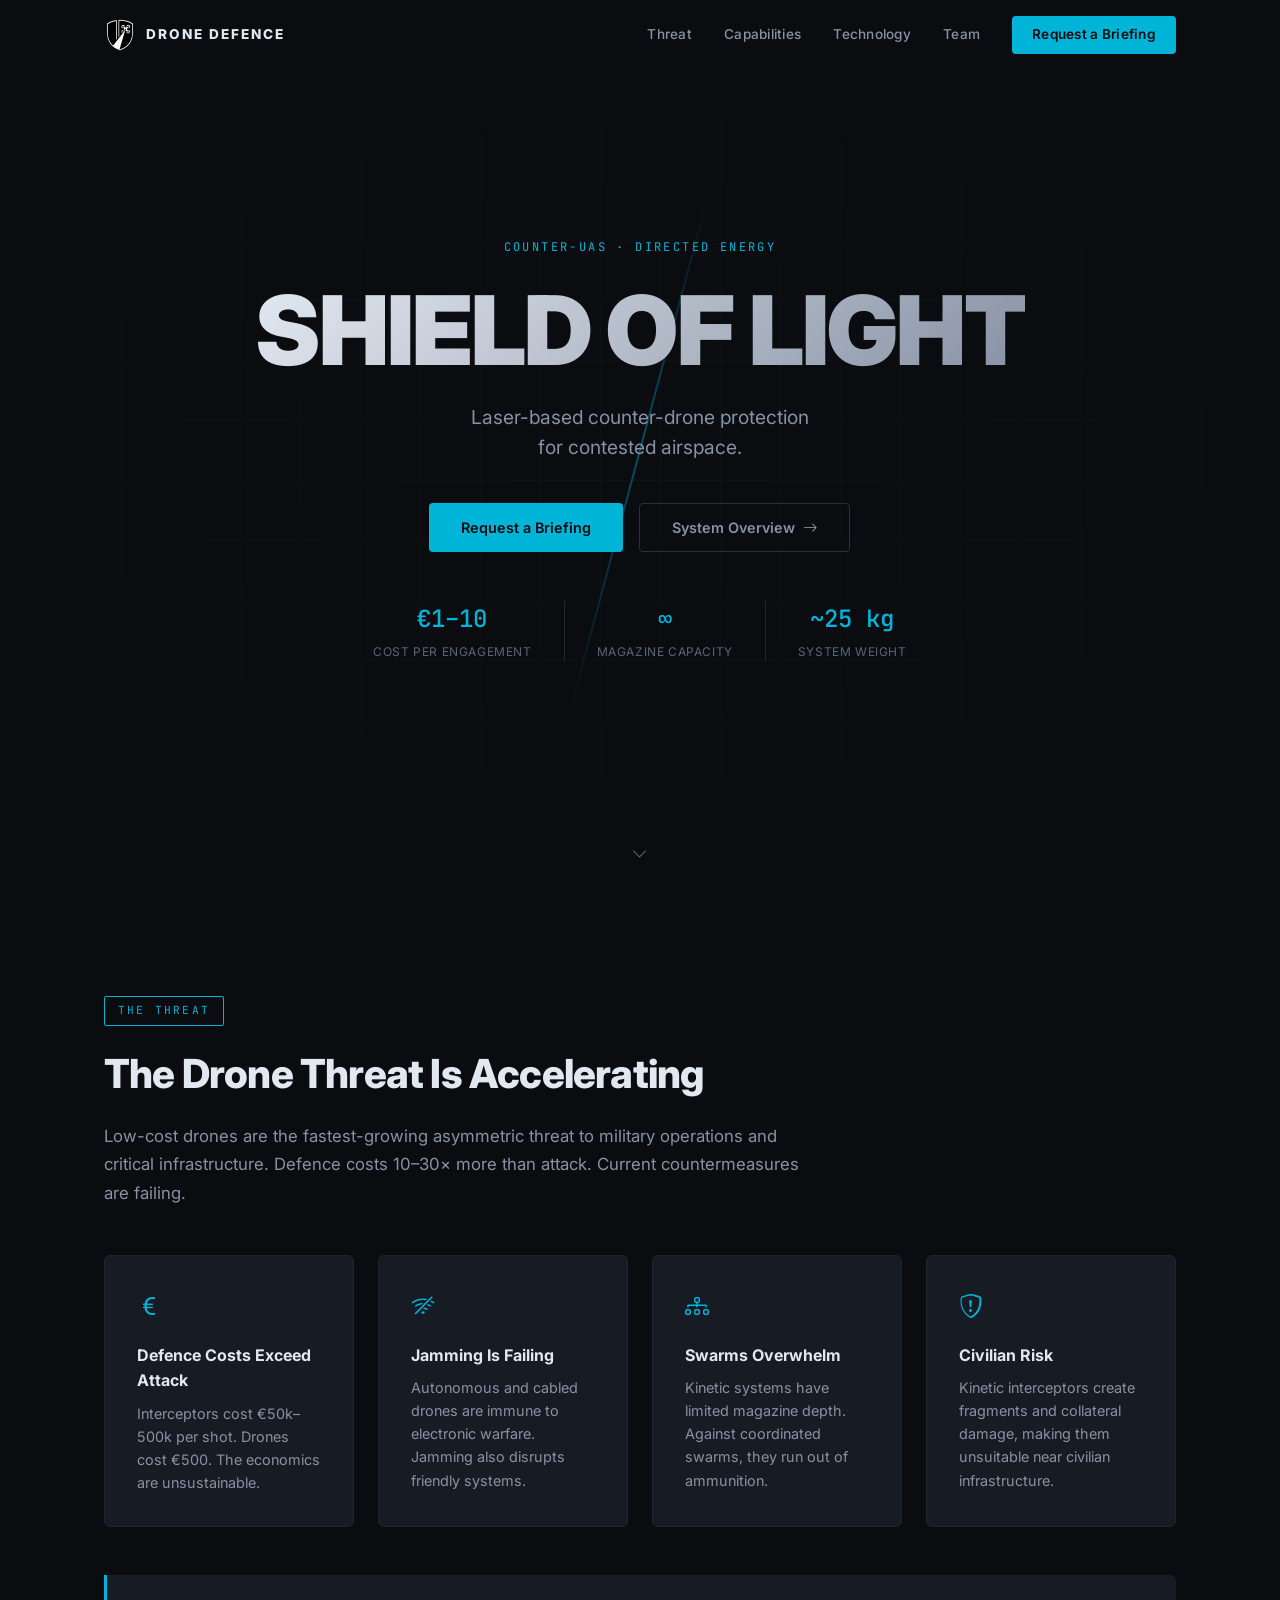
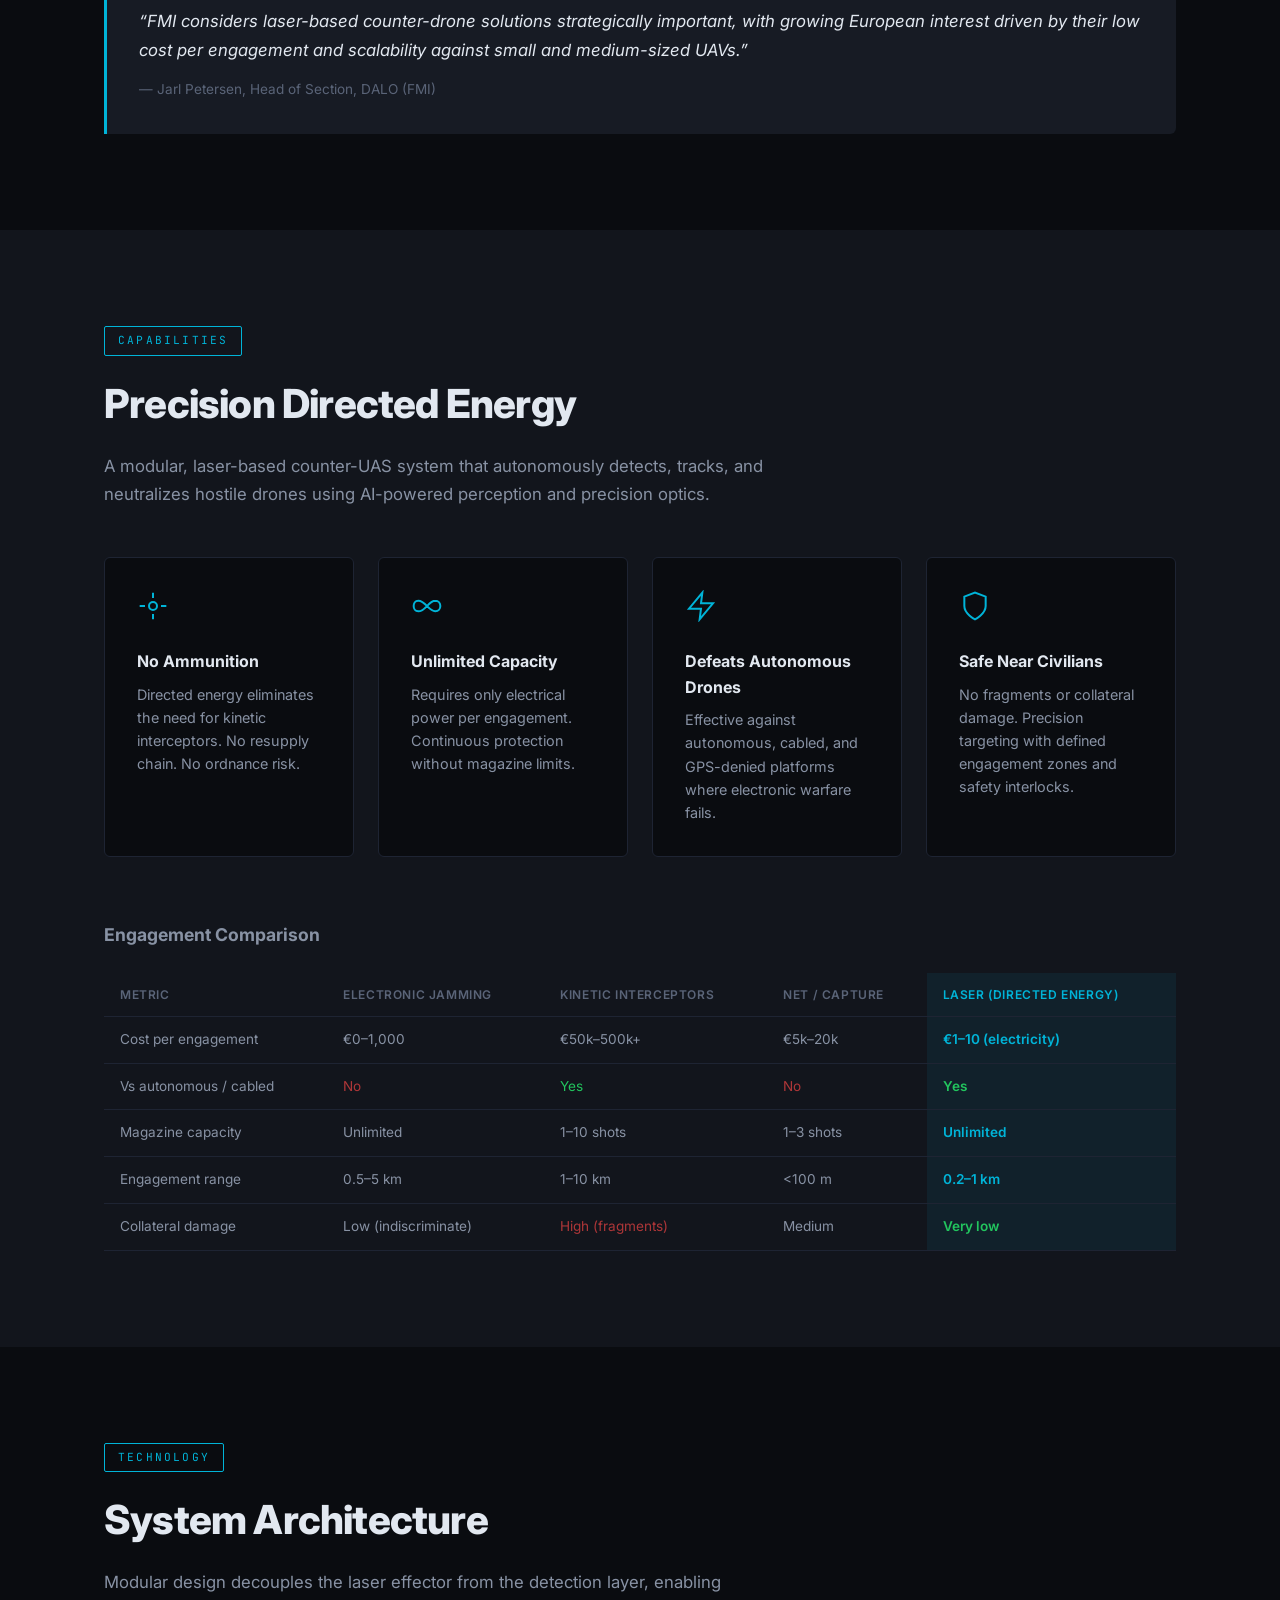
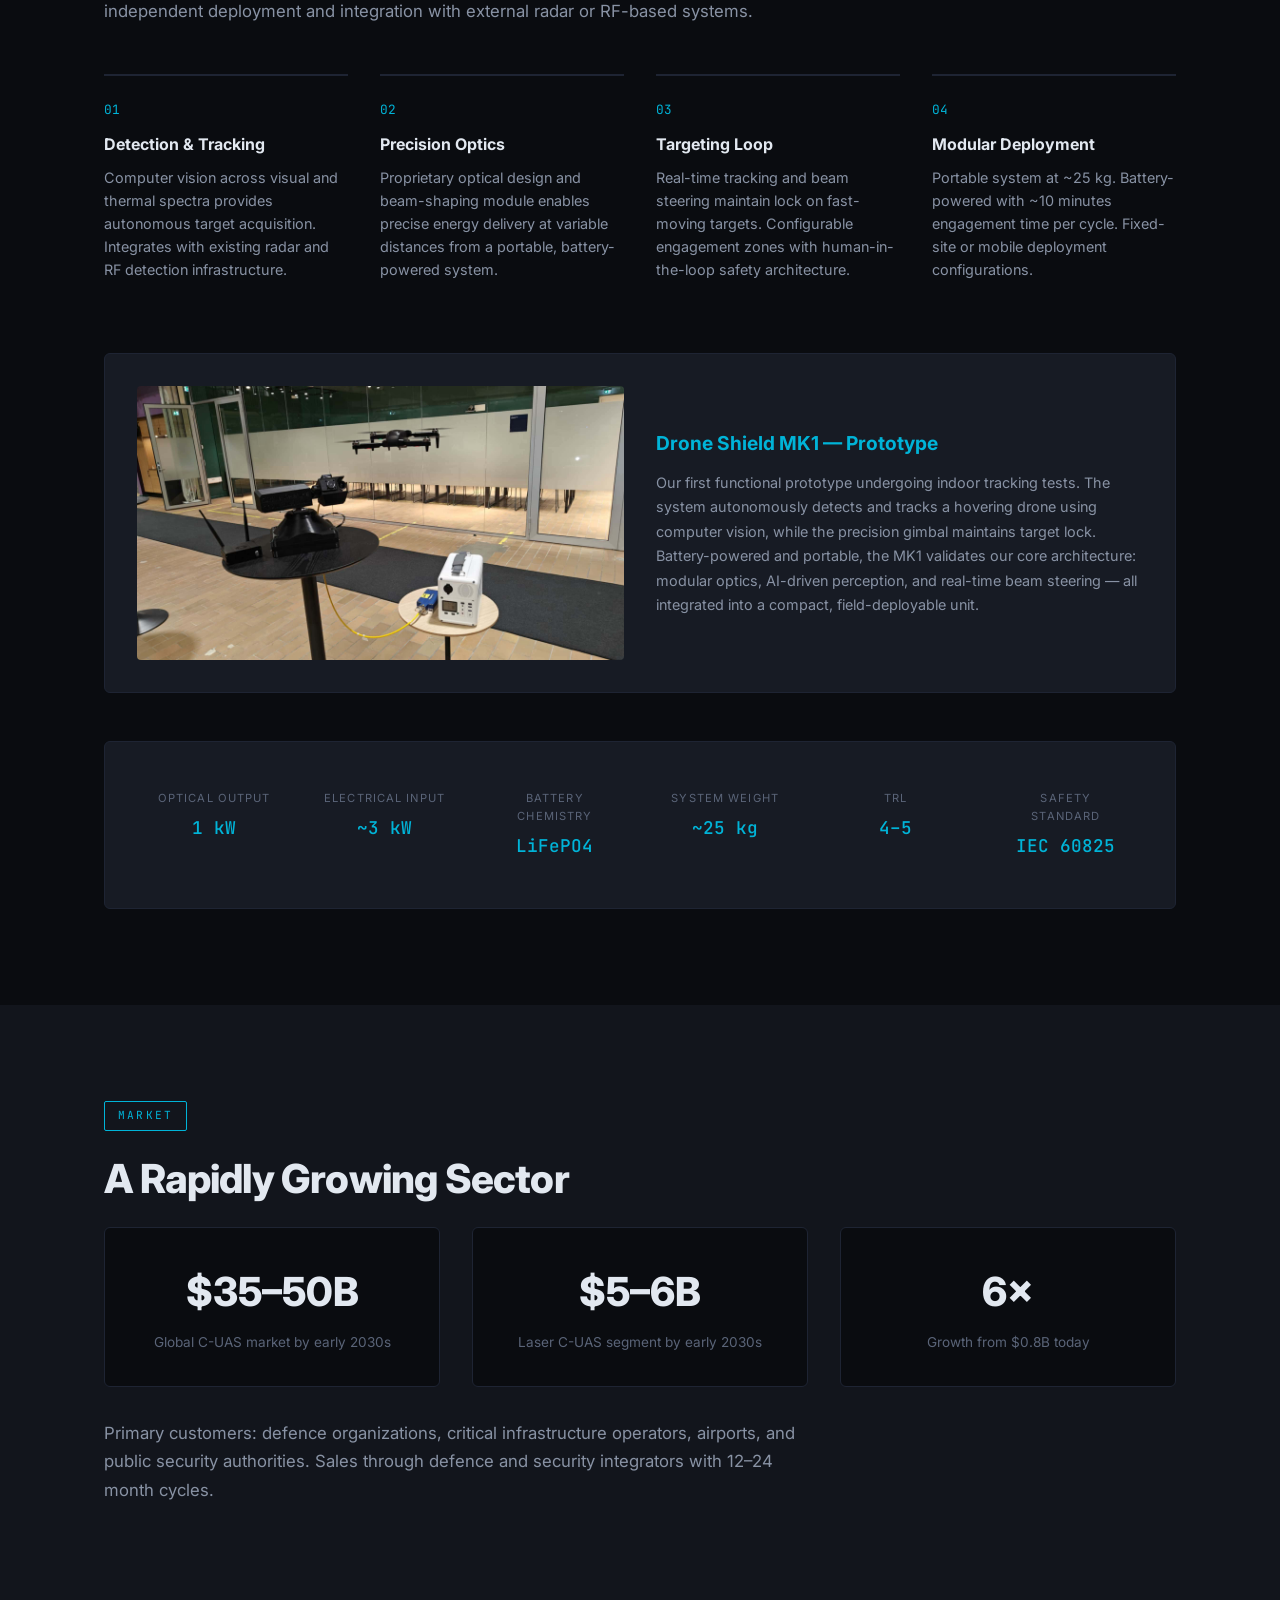
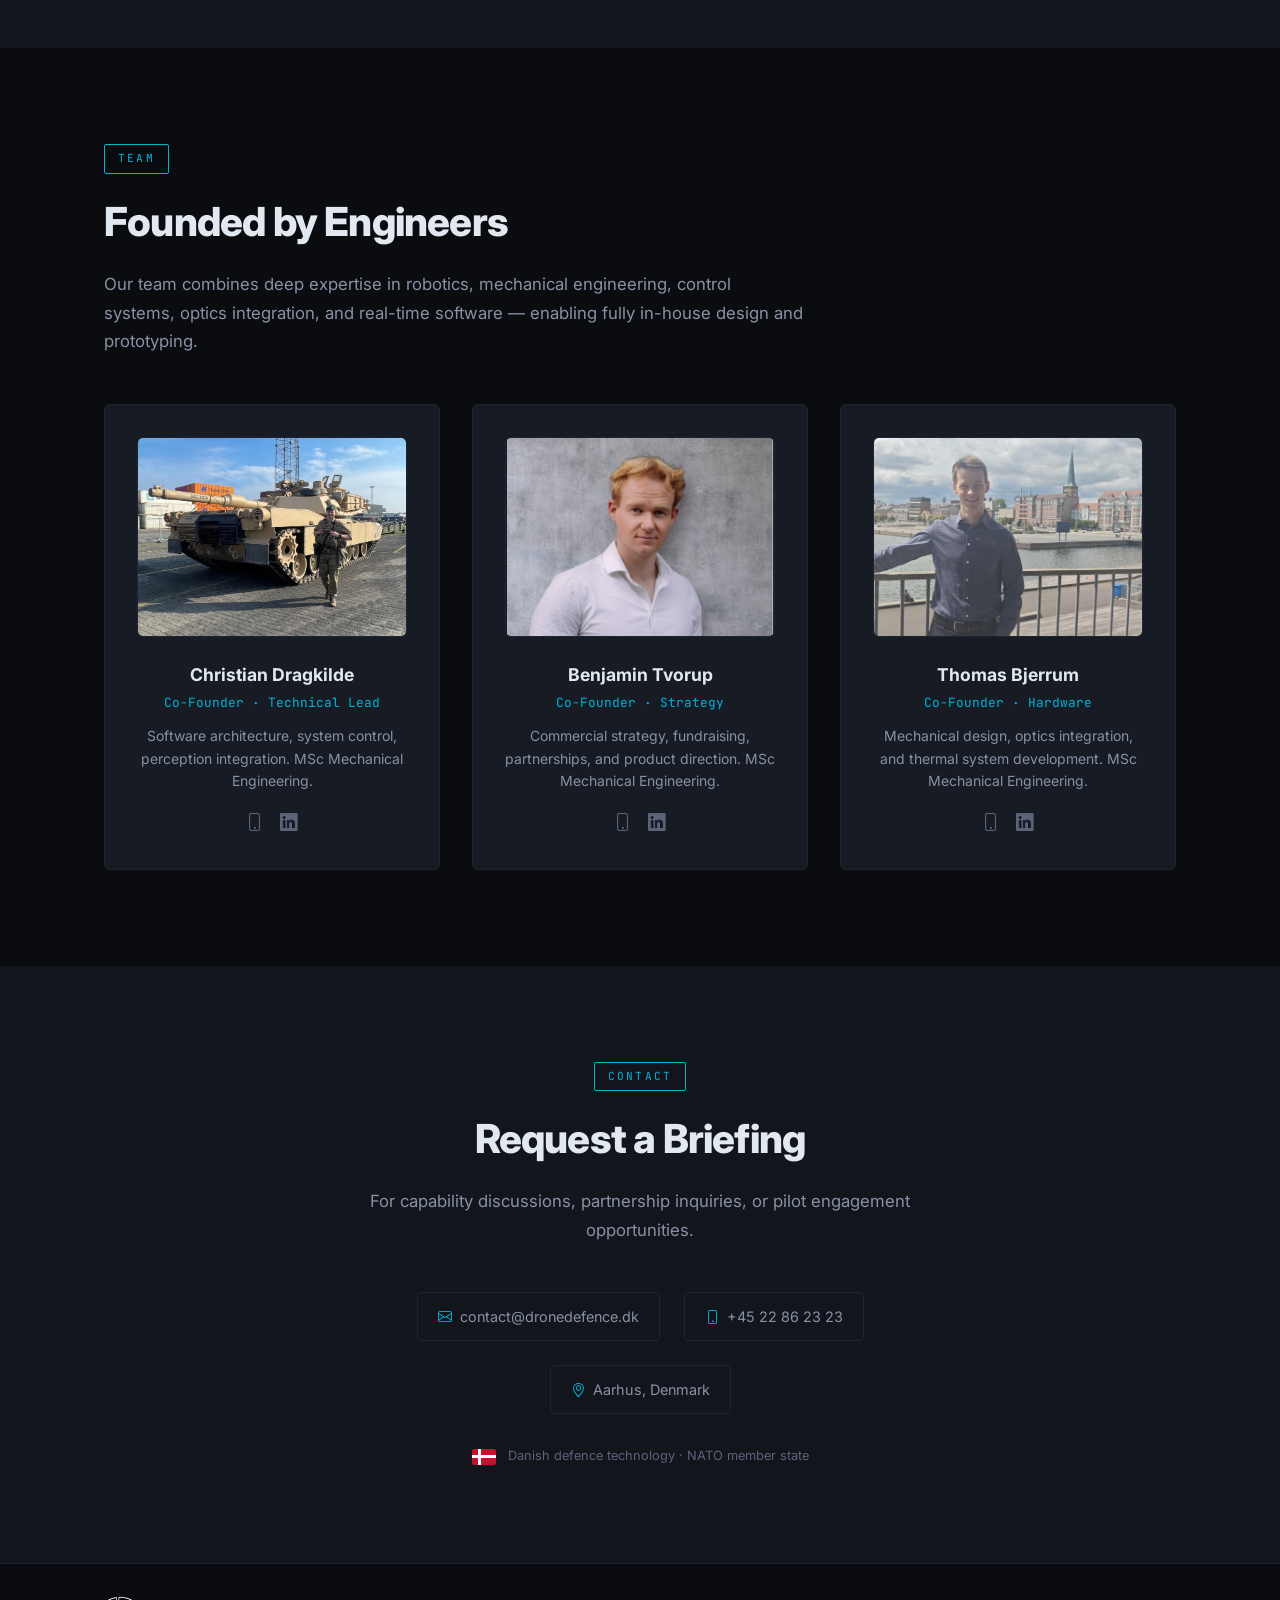
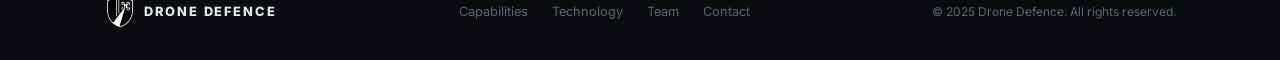
==== index.html @ 7c918631 "Add team phone numbers, prototype showcase, and member link styling" ====
<!DOCTYPE html>
<html lang="en">
<head>
  <meta charset="utf-8">
  <meta name="viewport" content="width=device-width, initial-scale=1">
  <title>Drone Defence | Laser-Based Counter-Drone Systems</title>
  <meta name="description" content="Modular, laser-based counter-drone system that detects and neutralizes hostile drones at very low cost per engagement. Scalable protection for critical infrastructure.">
  <meta name="keywords" content="Drone Defence, counter-drone, C-UAS, laser defense, directed energy, drone neutralization, critical infrastructure protection, Denmark">

  <meta property="og:type" content="website">
  <meta property="og:title" content="Drone Defence | Shield of Light">
  <meta property="og:description" content="Laser-based counter-drone protection for contested airspace.">
  <meta property="og:image" content="assets/img/brand/BG_Logo.png">

  <link rel="icon" type="image/png" href="assets/img/brand/BG_Logo.png">
  <link rel="apple-touch-icon" href="assets/img/brand/BG_Logo.png">

  <link rel="preconnect" href="https://fonts.googleapis.com">
  <link rel="preconnect" href="https://fonts.gstatic.com" crossorigin>
  <link href="https://fonts.googleapis.com/css2?family=Inter:wght@300;400;500;600;700;800;900&family=JetBrains+Mono:wght@400;500&display=swap" rel="stylesheet">
  <link rel="stylesheet" href="https://cdn.jsdelivr.net/npm/bootstrap-icons@1.11.3/font/bootstrap-icons.min.css">
  <link rel="stylesheet" href="css/style.css">
</head>
<body>

  <!-- Navigation -->
  <nav id="nav">
    <div class="nav-inner">
      <a href="#" class="nav-brand">
        <img src="assets/img/brand/BG_Logo.png" alt="BlackGuard Logo" class="brand-logo">
        <span class="brand-text">DRONE DEFENCE</span>
      </a>
      <div class="nav-links" id="navLinks">
        <a href="#threat">Threat</a>
        <a href="#capabilities">Capabilities</a>
        <a href="#technology">Technology</a>
        <a href="#team">Team</a>
        <a href="#contact" class="nav-cta">Request a Briefing</a>
      </div>
      <button class="nav-toggle" id="navToggle" aria-label="Menu">
        <i class="bi bi-list"></i>
      </button>
    </div>
  </nav>

  <!-- Hero Section -->
  <section id="hero" class="hero">
    <div class="hero-bg">
      <div class="hero-grid"></div>
      <div class="hero-beam"></div>
    </div>
    <div class="hero-content">
      <p class="hero-tag">COUNTER-UAS &middot; DIRECTED ENERGY</p>
      <h1 class="hero-title">SHIELD OF LIGHT</h1>
      <p class="hero-subtitle">Laser-based counter-drone protection<br>for contested airspace.</p>
      <div class="hero-actions">
        <a href="#contact" class="btn btn-primary">Request a Briefing</a>
        <a href="#capabilities" class="btn btn-ghost">System Overview <i class="bi bi-arrow-right"></i></a>
      </div>
      <div class="hero-stats">
        <div class="hero-stat">
          <span class="hero-stat-value">&euro;1&ndash;10</span>
          <span class="hero-stat-label">Cost per engagement</span>
        </div>
        <div class="hero-stat-divider"></div>
        <div class="hero-stat">
          <span class="hero-stat-value">&infin;</span>
          <span class="hero-stat-label">Magazine capacity</span>
        </div>
        <div class="hero-stat-divider"></div>
        <div class="hero-stat">
          <span class="hero-stat-value">~25 kg</span>
          <span class="hero-stat-label">System weight</span>
        </div>
      </div>
    </div>
    <div class="hero-scroll">
      <i class="bi bi-chevron-down"></i>
    </div>
  </section>

  <!-- Threat Section -->
  <section id="threat" class="section">
    <div class="container">
      <span class="section-tag">THE THREAT</span>
      <h2 class="section-title">The Drone Threat Is Accelerating</h2>
      <p class="section-lead">Low-cost drones are the fastest-growing asymmetric threat to military operations and critical infrastructure. Defence costs 10&ndash;30&times; more than attack. Current countermeasures are failing.</p>

      <div class="threat-grid">
        <div class="threat-card">
          <div class="threat-icon"><i class="bi bi-currency-euro"></i></div>
          <h3>Defence Costs Exceed Attack</h3>
          <p>Interceptors cost &euro;50k&ndash;500k per shot. Drones cost &euro;500. The economics are unsustainable.</p>
        </div>
        <div class="threat-card">
          <div class="threat-icon"><i class="bi bi-wifi-off"></i></div>
          <h3>Jamming Is Failing</h3>
          <p>Autonomous and cabled drones are immune to electronic warfare. Jamming also disrupts friendly systems.</p>
        </div>
        <div class="threat-card">
          <div class="threat-icon"><i class="bi bi-diagram-3"></i></div>
          <h3>Swarms Overwhelm</h3>
          <p>Kinetic systems have limited magazine depth. Against coordinated swarms, they run out of ammunition.</p>
        </div>
        <div class="threat-card">
          <div class="threat-icon"><i class="bi bi-shield-exclamation"></i></div>
          <h3>Civilian Risk</h3>
          <p>Kinetic interceptors create fragments and collateral damage, making them unsuitable near civilian infrastructure.</p>
        </div>
      </div>

      <div class="threat-quote">
        <blockquote>
          &ldquo;FMI considers laser-based counter-drone solutions strategically important, with growing European interest driven by their low cost per engagement and scalability against small and medium-sized UAVs.&rdquo;
        </blockquote>
        <cite>&mdash; Jarl Petersen, Head of Section, DALO (FMI)</cite>
      </div>
    </div>
  </section>

  <!-- Capabilities Section -->
  <section id="capabilities" class="section section-dark">
    <div class="container">
      <span class="section-tag">CAPABILITIES</span>
      <h2 class="section-title">Precision Directed Energy</h2>
      <p class="section-lead">A modular, laser-based counter-UAS system that autonomously detects, tracks, and neutralizes hostile drones using AI-powered perception and precision optics.</p>

      <div class="capabilities-grid">
        <div class="capability">
          <div class="capability-icon">
            <svg viewBox="0 0 24 24" fill="none" stroke="currentColor" stroke-width="1.5" width="32" height="32">
              <circle cx="12" cy="12" r="3"/>
              <line x1="12" y1="2" x2="12" y2="6"/>
              <line x1="12" y1="18" x2="12" y2="22"/>
              <line x1="2" y1="12" x2="6" y2="12"/>
              <line x1="18" y1="12" x2="22" y2="12"/>
            </svg>
          </div>
          <h3>No Ammunition</h3>
          <p>Directed energy eliminates the need for kinetic interceptors. No resupply chain. No ordnance risk.</p>
        </div>
        <div class="capability">
          <div class="capability-icon">
            <svg viewBox="0 0 24 24" fill="none" stroke="currentColor" stroke-width="1.5" width="32" height="32">
              <path d="M18.178 8c5.096 0 5.096 8 0 8-5.095 0-7.133-8-12.739-8-4.585 0-4.585 8 0 8 5.606 0 7.644-8 12.74-8z"/>
            </svg>
          </div>
          <h3>Unlimited Capacity</h3>
          <p>Requires only electrical power per engagement. Continuous protection without magazine limits.</p>
        </div>
        <div class="capability">
          <div class="capability-icon">
            <svg viewBox="0 0 24 24" fill="none" stroke="currentColor" stroke-width="1.5" width="32" height="32">
              <path d="M13 2L3 14h9l-1 8 10-12h-9l1-8z"/>
            </svg>
          </div>
          <h3>Defeats Autonomous Drones</h3>
          <p>Effective against autonomous, cabled, and GPS-denied platforms where electronic warfare fails.</p>
        </div>
        <div class="capability">
          <div class="capability-icon">
            <svg viewBox="0 0 24 24" fill="none" stroke="currentColor" stroke-width="1.5" width="32" height="32">
              <path d="M12 22s8-4 8-10V5l-8-3-8 3v7c0 6 8 10 8 10z"/>
            </svg>
          </div>
          <h3>Safe Near Civilians</h3>
          <p>No fragments or collateral damage. Precision targeting with defined engagement zones and safety interlocks.</p>
        </div>
      </div>

      <!-- Comparison Table -->
      <div class="comparison">
        <h3 class="comparison-title">Engagement Comparison</h3>
        <div class="comparison-table-wrap">
          <table class="comparison-table">
            <thead>
              <tr>
                <th>Metric</th>
                <th>Electronic Jamming</th>
                <th>Kinetic Interceptors</th>
                <th>Net / Capture</th>
                <th class="highlight">Laser (Directed Energy)</th>
              </tr>
            </thead>
            <tbody>
              <tr>
                <td>Cost per engagement</td>
                <td>&euro;0&ndash;1,000</td>
                <td>&euro;50k&ndash;500k+</td>
                <td>&euro;5k&ndash;20k</td>
                <td class="highlight">&euro;1&ndash;10 (electricity)</td>
              </tr>
              <tr>
                <td>Vs autonomous / cabled</td>
                <td class="no">No</td>
                <td class="yes">Yes</td>
                <td class="no">No</td>
                <td class="highlight yes">Yes</td>
              </tr>
              <tr>
                <td>Magazine capacity</td>
                <td>Unlimited</td>
                <td>1&ndash;10 shots</td>
                <td>1&ndash;3 shots</td>
                <td class="highlight">Unlimited</td>
              </tr>
              <tr>
                <td>Engagement range</td>
                <td>0.5&ndash;5 km</td>
                <td>1&ndash;10 km</td>
                <td>&lt;100 m</td>
                <td class="highlight">0.2&ndash;1 km</td>
              </tr>
              <tr>
                <td>Collateral damage</td>
                <td>Low (indiscriminate)</td>
                <td class="no">High (fragments)</td>
                <td>Medium</td>
                <td class="highlight yes">Very low</td>
              </tr>
            </tbody>
          </table>
        </div>
      </div>
    </div>
  </section>

  <!-- Technology Section -->
  <section id="technology" class="section">
    <div class="container">
      <span class="section-tag">TECHNOLOGY</span>
      <h2 class="section-title">System Architecture</h2>
      <p class="section-lead">Modular design decouples the laser effector from the detection layer, enabling independent deployment and integration with external radar or RF-based systems.</p>

      <div class="tech-grid">
        <div class="tech-item">
          <div class="tech-number">01</div>
          <h3>Detection &amp; Tracking</h3>
          <p>Computer vision across visual and thermal spectra provides autonomous target acquisition. Integrates with existing radar and RF detection infrastructure.</p>
        </div>
        <div class="tech-item">
          <div class="tech-number">02</div>
          <h3>Precision Optics</h3>
          <p>Proprietary optical design and beam-shaping module enables precise energy delivery at variable distances from a portable, battery-powered system.</p>
        </div>
        <div class="tech-item">
          <div class="tech-number">03</div>
          <h3>Targeting Loop</h3>
          <p>Real-time tracking and beam steering maintain lock on fast-moving targets. Configurable engagement zones with human-in-the-loop safety architecture.</p>
        </div>
        <div class="tech-item">
          <div class="tech-number">04</div>
          <h3>Modular Deployment</h3>
          <p>Portable system at ~25 kg. Battery-powered with ~10 minutes engagement time per cycle. Fixed-site or mobile deployment configurations.</p>
        </div>
      </div>

      <div class="prototype-showcase">
        <div class="prototype-image">
          <img src="assets/img/Drone-Shield-MK1/f01dbdc2-a493-4c55-9d82-ae264d2efe73.jpeg" alt="Drone Shield MK1 prototype tracking a drone during indoor testing" loading="lazy">
        </div>
        <div class="prototype-text">
          <h3>Drone Shield MK1 &mdash; Prototype</h3>
          <p>Our first functional prototype undergoing indoor tracking tests. The system autonomously detects and tracks a hovering drone using computer vision, while the precision gimbal maintains target lock. Battery-powered and portable, the MK1 validates our core architecture: modular optics, AI-driven perception, and real-time beam steering &mdash; all integrated into a compact, field-deployable unit.</p>
        </div>
      </div>

      <div class="tech-specs">
        <div class="spec">
          <span class="spec-label">Optical Output</span>
          <span class="spec-value">1 kW</span>
        </div>
        <div class="spec">
          <span class="spec-label">Electrical Input</span>
          <span class="spec-value">~3 kW</span>
        </div>
        <div class="spec">
          <span class="spec-label">Battery Chemistry</span>
          <span class="spec-value">LiFePO4</span>
        </div>
        <div class="spec">
          <span class="spec-label">System Weight</span>
          <span class="spec-value">~25 kg</span>
        </div>
        <div class="spec">
          <span class="spec-label">TRL</span>
          <span class="spec-value">4&ndash;5</span>
        </div>
        <div class="spec">
          <span class="spec-label">Safety Standard</span>
          <span class="spec-value">IEC 60825</span>
        </div>
      </div>
    </div>
  </section>

  <!-- Market Section -->
  <section id="market" class="section section-dark">
    <div class="container">
      <span class="section-tag">MARKET</span>
      <h2 class="section-title">A Rapidly Growing Sector</h2>
      <div class="market-grid">
        <div class="market-stat">
          <span class="market-value">$35&ndash;50B</span>
          <span class="market-label">Global C-UAS market by early 2030s</span>
        </div>
        <div class="market-stat">
          <span class="market-value">$5&ndash;6B</span>
          <span class="market-label">Laser C-UAS segment by early 2030s</span>
        </div>
        <div class="market-stat">
          <span class="market-value">6&times;</span>
          <span class="market-label">Growth from $0.8B today</span>
        </div>
      </div>
      <p class="section-lead" style="margin-top:2rem;">Primary customers: defence organizations, critical infrastructure operators, airports, and public security authorities. Sales through defence and security integrators with 12&ndash;24 month cycles.</p>
    </div>
  </section>

  <!-- Team Section -->
  <section id="team" class="section">
    <div class="container">
      <span class="section-tag">TEAM</span>
      <h2 class="section-title">Founded by Engineers</h2>
      <p class="section-lead">Our team combines deep expertise in robotics, mechanical engineering, control systems, optics integration, and real-time software &mdash; enabling fully in-house design and prototyping.</p>

      <div class="team-grid">
        <div class="team-member">
          <div class="member-photo">
            <img src="assets/img/team/christian-dragkilde-tank.jpeg" alt="Christian Dragkilde" loading="lazy">
          </div>
          <h3>Christian Dragkilde</h3>
          <span class="member-role">Co-Founder &middot; Technical Lead</span>
          <p>Software architecture, system control, perception integration. MSc Mechanical Engineering.</p>
          <div class="member-links">
            <a href="tel:+4523831996" class="member-link"><i class="bi bi-phone"></i></a>
            <a href="https://www.linkedin.com/in/christian-dragkilde-moric-2796431a8/" target="_blank" rel="noopener" class="member-link"><i class="bi bi-linkedin"></i></a>
          </div>
        </div>
        <div class="team-member">
          <div class="member-photo">
            <img src="assets/img/team/benjamin-tvorup.png" alt="Benjamin Tvorup" loading="lazy">
          </div>
          <h3>Benjamin Tvorup</h3>
          <span class="member-role">Co-Founder &middot; Strategy</span>
          <p>Commercial strategy, fundraising, partnerships, and product direction. MSc Mechanical Engineering.</p>
          <div class="member-links">
            <a href="tel:+4522862323" class="member-link"><i class="bi bi-phone"></i></a>
            <a href="https://www.linkedin.com/in/benjamin-tvorup-christensen-6071b2200/" target="_blank" rel="noopener" class="member-link"><i class="bi bi-linkedin"></i></a>
          </div>
        </div>
        <div class="team-member">
          <div class="member-photo">
            <img src="assets/img/team/thomas-bjerrum-aarhushavn.jpeg" alt="Thomas Bjerrum" loading="lazy">
          </div>
          <h3>Thomas Bjerrum</h3>
          <span class="member-role">Co-Founder &middot; Hardware</span>
          <p>Mechanical design, optics integration, and thermal system development. MSc Mechanical Engineering.</p>
          <div class="member-links">
            <a href="tel:+4542568848" class="member-link"><i class="bi bi-phone"></i></a>
            <a href="https://www.linkedin.com/in/twbl/" target="_blank" rel="noopener" class="member-link"><i class="bi bi-linkedin"></i></a>
          </div>
        </div>
      </div>
    </div>
  </section>

  <!-- Contact Section -->
  <section id="contact" class="section section-dark">
    <div class="container">
      <div class="contact-block">
        <span class="section-tag">CONTACT</span>
        <h2 class="section-title">Request a Briefing</h2>
        <p class="section-lead">For capability discussions, partnership inquiries, or pilot engagement opportunities.</p>
        <div class="contact-methods">
          <a href="mailto:contact@dronedefence.dk" class="contact-method">
            <i class="bi bi-envelope"></i>
            <span>contact@dronedefence.dk</span>
          </a>
          <a href="tel:+4522862323" class="contact-method">
            <i class="bi bi-phone"></i>
            <span>+45 22 86 23 23</span>
          </a>
          <div class="contact-method">
            <i class="bi bi-geo-alt"></i>
            <span>Aarhus, Denmark</span>
          </div>
        </div>
        <div class="contact-flag">
          <span class="flag-dk"></span>
          <span>Danish defence technology &middot; NATO member state</span>
        </div>
      </div>
    </div>
  </section>

  <!-- Footer -->
  <footer>
    <div class="container">
      <div class="footer-inner">
        <div class="footer-brand">
          <img src="assets/img/brand/BG_Logo.png" alt="BlackGuard Logo" class="brand-logo">
          <span>DRONE DEFENCE</span>
        </div>
        <div class="footer-links">
          <a href="#capabilities">Capabilities</a>
          <a href="#technology">Technology</a>
          <a href="#team">Team</a>
          <a href="#contact">Contact</a>
        </div>
        <div class="footer-copy">
          &copy; 2025 Drone Defence. All rights reserved.
        </div>
      </div>
    </div>
  </footer>

  <script>
    // Mobile nav toggle
    const toggle = document.getElementById('navToggle');
    const links = document.getElementById('navLinks');
    toggle.addEventListener('click', () => links.classList.toggle('open'));

    // Close mobile nav on link click
    links.querySelectorAll('a').forEach(a => {
      a.addEventListener('click', () => links.classList.remove('open'));
    });

    // Navbar background on scroll
    const nav = document.getElementById('nav');
    window.addEventListener('scroll', () => {
      nav.classList.toggle('scrolled', window.scrollY > 50);
    });

    // Smooth scroll
    document.querySelectorAll('a[href^="#"]').forEach(a => {
      a.addEventListener('click', e => {
        e.preventDefault();
        const target = document.querySelector(a.getAttribute('href'));
        if (target) {
          const offset = 80;
          const top = target.getBoundingClientRect().top + window.scrollY - offset;
          window.scrollTo({ top, behavior: 'smooth' });
        }
      });
    });

    // Fade-in on scroll
    const observer = new IntersectionObserver((entries) => {
      entries.forEach(entry => {
        if (entry.isIntersecting) {
          entry.target.classList.add('visible');
        }
      });
    }, { threshold: 0.1 });

    document.querySelectorAll('.threat-card, .capability, .tech-item, .team-member, .market-stat, .spec').forEach(el => {
      el.classList.add('fade-in');
      observer.observe(el);
    });
  </script>

</body>
</html>
---- css/style.css ----
/* ============================================
   Drone Defence — style.css
   Dark defense-tech aesthetic
   ============================================ */

:root {
  --bg: #0a0c10;
  --bg-surface: #12151c;
  --bg-card: #171b24;
  --border: #1e2433;
  --border-light: #2a3040;
  --text: #e2e8f0;
  --text-secondary: #8892a4;
  --text-muted: #5a6478;
  --accent: #00b4d8;
  --accent-hover: #0096c7;
  --accent-glow: rgba(0, 180, 216, 0.15);
  --accent-subtle: rgba(0, 180, 216, 0.08);
  --red: #ef4444;
  --green: #22c55e;
  --gold: #d4a843;
  --font: 'Inter', -apple-system, system-ui, sans-serif;
  --mono: 'JetBrains Mono', 'SF Mono', monospace;
}

* { box-sizing: border-box; margin: 0; padding: 0; }

html { scroll-behavior: smooth; }

body {
  font-family: var(--font);
  background: var(--bg);
  color: var(--text);
  line-height: 1.6;
  -webkit-font-smoothing: antialiased;
}

.container {
  max-width: 1120px;
  margin: 0 auto;
  padding: 0 1.5rem;
}

/* ============================================
   Navigation
   ============================================ */

#nav {
  position: fixed;
  top: 0;
  left: 0;
  right: 0;
  z-index: 1000;
  padding: 1rem 0;
  transition: all 0.3s ease;
}

#nav.scrolled {
  background: rgba(10, 12, 16, 0.95);
  backdrop-filter: blur(20px);
  border-bottom: 1px solid var(--border);
  padding: 0.75rem 0;
}

.nav-inner {
  max-width: 1120px;
  margin: 0 auto;
  padding: 0 1.5rem;
  display: flex;
  align-items: center;
  justify-content: space-between;
}

.nav-brand {
  display: flex;
  align-items: center;
  gap: 0.6rem;
  text-decoration: none;
  color: var(--text);
}

.brand-logo {
  height: 32px;
  width: auto;
  filter: invert(1);
}

.brand-text {
  font-weight: 800;
  font-size: 0.85rem;
  letter-spacing: 0.15em;
}

.nav-links {
  display: flex;
  align-items: center;
  gap: 2rem;
}

.nav-links a {
  color: var(--text-secondary);
  text-decoration: none;
  font-size: 0.85rem;
  font-weight: 500;
  letter-spacing: 0.02em;
  transition: color 0.2s;
}

.nav-links a:hover {
  color: var(--text);
}

.nav-cta {
  background: var(--accent) !important;
  color: var(--bg) !important;
  padding: 0.5rem 1.25rem !important;
  border-radius: 4px;
  font-weight: 600 !important;
  transition: background 0.2s !important;
}

.nav-cta:hover {
  background: var(--accent-hover) !important;
}

.nav-toggle {
  display: none;
  background: none;
  border: 1px solid var(--border);
  color: var(--text);
  font-size: 1.5rem;
  padding: 0.25rem 0.5rem;
  cursor: pointer;
  border-radius: 4px;
}

/* ============================================
   Hero
   ============================================ */

.hero {
  position: relative;
  min-height: 100vh;
  display: flex;
  align-items: center;
  justify-content: center;
  overflow: hidden;
}

.hero-bg {
  position: absolute;
  inset: 0;
  overflow: hidden;
}

.hero-grid {
  position: absolute;
  inset: 0;
  background-image:
    linear-gradient(var(--border) 1px, transparent 1px),
    linear-gradient(90deg, var(--border) 1px, transparent 1px);
  background-size: 60px 60px;
  opacity: 0.3;
  mask-image: radial-gradient(ellipse 60% 50% at 50% 50%, black, transparent);
}

.hero-beam {
  position: absolute;
  top: 20%;
  left: 50%;
  width: 2px;
  height: 60%;
  background: linear-gradient(180deg, transparent, var(--accent), transparent);
  opacity: 0.4;
  transform: translateX(-50%) rotate(15deg);
  animation: beam-pulse 4s ease-in-out infinite;
}

@keyframes beam-pulse {
  0%, 100% { opacity: 0.2; }
  50% { opacity: 0.5; }
}

.hero-content {
  position: relative;
  z-index: 2;
  text-align: center;
  padding: 2rem 1.5rem;
}

.hero-tag {
  font-family: var(--mono);
  font-size: 0.75rem;
  letter-spacing: 0.2em;
  color: var(--accent);
  margin-bottom: 1.5rem;
}

.hero-title {
  font-size: clamp(3rem, 8vw, 6rem);
  font-weight: 900;
  letter-spacing: -0.02em;
  line-height: 1;
  margin-bottom: 1.5rem;
  background: linear-gradient(135deg, var(--text) 0%, var(--text-secondary) 100%);
  -webkit-background-clip: text;
  -webkit-text-fill-color: transparent;
  background-clip: text;
}

.hero-subtitle {
  font-size: 1.2rem;
  color: var(--text-secondary);
  font-weight: 400;
  line-height: 1.6;
  margin-bottom: 2.5rem;
}

.hero-actions {
  display: flex;
  gap: 1rem;
  justify-content: center;
  flex-wrap: wrap;
  margin-bottom: 3rem;
}

.btn {
  display: inline-flex;
  align-items: center;
  gap: 0.5rem;
  padding: 0.75rem 2rem;
  font-size: 0.9rem;
  font-weight: 600;
  text-decoration: none;
  border-radius: 4px;
  transition: all 0.2s;
  cursor: pointer;
  border: none;
}

.btn-primary {
  background: var(--accent);
  color: var(--bg);
}

.btn-primary:hover {
  background: var(--accent-hover);
  box-shadow: 0 0 30px var(--accent-glow);
}

.btn-ghost {
  background: transparent;
  color: var(--text-secondary);
  border: 1px solid var(--border-light);
}

.btn-ghost:hover {
  border-color: var(--accent);
  color: var(--accent);
}

.hero-stats {
  display: flex;
  justify-content: center;
  gap: 2rem;
  flex-wrap: wrap;
}

.hero-stat {
  text-align: center;
}

.hero-stat-value {
  display: block;
  font-family: var(--mono);
  font-size: 1.5rem;
  font-weight: 500;
  color: var(--accent);
}

.hero-stat-label {
  display: block;
  font-size: 0.75rem;
  color: var(--text-muted);
  text-transform: uppercase;
  letter-spacing: 0.05em;
  margin-top: 0.25rem;
}

.hero-stat-divider {
  width: 1px;
  background: var(--border);
  align-self: stretch;
}

.hero-scroll {
  position: absolute;
  bottom: 2rem;
  left: 50%;
  transform: translateX(-50%);
  color: var(--text-muted);
  animation: bounce 2s infinite;
}

@keyframes bounce {
  0%, 100% { transform: translateX(-50%) translateY(0); }
  50% { transform: translateX(-50%) translateY(8px); }
}

/* ============================================
   Sections
   ============================================ */

.section {
  padding: 6rem 0;
}

.section-dark {
  background: var(--bg-surface);
}

.section-tag {
  display: inline-block;
  font-family: var(--mono);
  font-size: 0.7rem;
  letter-spacing: 0.2em;
  color: var(--accent);
  text-transform: uppercase;
  margin-bottom: 1rem;
  padding: 0.3rem 0.8rem;
  border: 1px solid var(--accent);
  border-radius: 2px;
}

.section-title {
  font-size: clamp(1.8rem, 4vw, 2.5rem);
  font-weight: 800;
  margin-bottom: 1rem;
  letter-spacing: -0.02em;
}

.section-lead {
  font-size: 1.05rem;
  color: var(--text-secondary);
  max-width: 700px;
  line-height: 1.7;
  margin-bottom: 3rem;
}

/* ============================================
   Threat Section
   ============================================ */

.threat-grid {
  display: grid;
  grid-template-columns: repeat(auto-fit, minmax(240px, 1fr));
  gap: 1.5rem;
  margin-bottom: 3rem;
}

.threat-card {
  background: var(--bg-card);
  border: 1px solid var(--border);
  border-radius: 6px;
  padding: 2rem;
  transition: border-color 0.3s;
}

.threat-card:hover {
  border-color: var(--border-light);
}

.threat-icon {
  font-size: 1.5rem;
  color: var(--accent);
  margin-bottom: 1rem;
}

.threat-card h3 {
  font-size: 1rem;
  font-weight: 700;
  margin-bottom: 0.5rem;
}

.threat-card p {
  font-size: 0.9rem;
  color: var(--text-secondary);
  line-height: 1.6;
}

.threat-quote {
  background: var(--bg-card);
  border-left: 3px solid var(--accent);
  padding: 2rem;
  border-radius: 0 6px 6px 0;
}

.threat-quote blockquote {
  font-size: 1.05rem;
  font-style: italic;
  color: var(--text);
  margin-bottom: 0.75rem;
  line-height: 1.7;
}

.threat-quote cite {
  font-size: 0.85rem;
  color: var(--text-muted);
  font-style: normal;
}

/* ============================================
   Capabilities Section
   ============================================ */

.capabilities-grid {
  display: grid;
  grid-template-columns: repeat(auto-fit, minmax(240px, 1fr));
  gap: 1.5rem;
  margin-bottom: 4rem;
}

.capability {
  padding: 2rem;
  border: 1px solid var(--border);
  border-radius: 6px;
  background: var(--bg);
  transition: all 0.3s;
}

.capability:hover {
  border-color: var(--accent);
  box-shadow: 0 0 40px var(--accent-subtle);
}

.capability-icon {
  color: var(--accent);
  margin-bottom: 1.25rem;
}

.capability h3 {
  font-size: 1rem;
  font-weight: 700;
  margin-bottom: 0.5rem;
}

.capability p {
  font-size: 0.9rem;
  color: var(--text-secondary);
  line-height: 1.6;
}

/* Comparison Table */
.comparison {
  margin-top: 2rem;
}

.comparison-title {
  font-size: 1.1rem;
  font-weight: 700;
  margin-bottom: 1.5rem;
  color: var(--text-secondary);
}

.comparison-table-wrap {
  overflow-x: auto;
  -webkit-overflow-scrolling: touch;
}

.comparison-table {
  width: 100%;
  border-collapse: collapse;
  font-size: 0.85rem;
}

.comparison-table th,
.comparison-table td {
  padding: 0.75rem 1rem;
  text-align: left;
  border-bottom: 1px solid var(--border);
}

.comparison-table th {
  font-size: 0.75rem;
  text-transform: uppercase;
  letter-spacing: 0.05em;
  color: var(--text-muted);
  font-weight: 600;
}

.comparison-table td {
  color: var(--text-secondary);
}

.comparison-table .highlight {
  color: var(--accent);
  font-weight: 600;
  background: var(--accent-subtle);
}

.comparison-table th.highlight {
  color: var(--accent);
  background: var(--accent-subtle);
}

.comparison-table .yes { color: var(--green); }
.comparison-table .no { color: var(--red); opacity: 0.7; }

/* ============================================
   Technology Section
   ============================================ */

.tech-grid {
  display: grid;
  grid-template-columns: repeat(auto-fit, minmax(240px, 1fr));
  gap: 2rem;
  margin-bottom: 3rem;
}

.tech-item {
  padding: 1.5rem 0;
  border-top: 2px solid var(--border);
}

.tech-number {
  font-family: var(--mono);
  font-size: 0.8rem;
  color: var(--accent);
  margin-bottom: 0.75rem;
}

.tech-item h3 {
  font-size: 1rem;
  font-weight: 700;
  margin-bottom: 0.5rem;
}

.tech-item p {
  font-size: 0.9rem;
  color: var(--text-secondary);
  line-height: 1.6;
}

.prototype-showcase {
  display: grid;
  grid-template-columns: 1fr 1fr;
  gap: 2rem;
  align-items: center;
  margin-bottom: 3rem;
  padding: 2rem;
  background: var(--bg-card);
  border: 1px solid var(--border);
  border-radius: 6px;
}

.prototype-image {
  border-radius: 4px;
  overflow: hidden;
}

.prototype-image img {
  width: 100%;
  height: auto;
  display: block;
}

.prototype-text h3 {
  font-size: 1.2rem;
  font-weight: 700;
  margin-bottom: 0.75rem;
  color: var(--accent);
}

.prototype-text p {
  font-size: 0.9rem;
  color: var(--text-secondary);
  line-height: 1.7;
}

.tech-specs {
  display: flex;
  flex-wrap: wrap;
  gap: 1rem;
  padding: 2rem;
  background: var(--bg-card);
  border: 1px solid var(--border);
  border-radius: 6px;
}

.spec {
  flex: 1;
  min-width: 140px;
  padding: 1rem;
  text-align: center;
}

.spec-label {
  display: block;
  font-size: 0.7rem;
  text-transform: uppercase;
  letter-spacing: 0.1em;
  color: var(--text-muted);
  margin-bottom: 0.4rem;
}

.spec-value {
  display: block;
  font-family: var(--mono);
  font-size: 1.1rem;
  font-weight: 500;
  color: var(--accent);
}

/* ============================================
   Market Section
   ============================================ */

.market-grid {
  display: grid;
  grid-template-columns: repeat(auto-fit, minmax(200px, 1fr));
  gap: 2rem;
}

.market-stat {
  text-align: center;
  padding: 2rem;
  border: 1px solid var(--border);
  border-radius: 6px;
  background: var(--bg);
}

.market-value {
  display: block;
  font-size: 2.5rem;
  font-weight: 800;
  color: var(--text);
  margin-bottom: 0.5rem;
}

.market-label {
  display: block;
  font-size: 0.85rem;
  color: var(--text-muted);
}

/* ============================================
   Team Section
   ============================================ */

.team-grid {
  display: grid;
  grid-template-columns: repeat(auto-fit, minmax(280px, 1fr));
  gap: 2rem;
}

.team-member {
  text-align: center;
  padding: 2rem;
  border: 1px solid var(--border);
  border-radius: 6px;
  background: var(--bg-card);
  transition: border-color 0.3s;
}

.team-member:hover {
  border-color: var(--border-light);
}

.member-photo {
  width: 100%;
  height: 200px;
  border-radius: 6px;
  overflow: hidden;
  margin: 0 auto 1.5rem;
  border: 1px solid var(--border);
}

.member-photo img {
  width: 100%;
  height: 100%;
  object-fit: cover;
  object-position: center;
}

.team-member h3 {
  font-size: 1.1rem;
  font-weight: 700;
  margin-bottom: 0.25rem;
}

.member-role {
  display: block;
  font-size: 0.8rem;
  color: var(--accent);
  font-family: var(--mono);
  margin-bottom: 0.75rem;
}

.team-member p {
  font-size: 0.875rem;
  color: var(--text-secondary);
  line-height: 1.6;
  margin-bottom: 1rem;
}

.member-links {
  display: flex;
  gap: 1rem;
  justify-content: center;
}

.member-link {
  color: var(--text-muted);
  font-size: 1.1rem;
  transition: color 0.2s;
}

.member-link:hover {
  color: var(--accent);
}

/* ============================================
   Contact Section
   ============================================ */

.contact-block {
  text-align: center;
  max-width: 600px;
  margin: 0 auto;
}

.contact-methods {
  display: flex;
  flex-wrap: wrap;
  gap: 1.5rem;
  justify-content: center;
  margin-bottom: 2rem;
}

.contact-method {
  display: flex;
  align-items: center;
  gap: 0.5rem;
  color: var(--text-secondary);
  text-decoration: none;
  font-size: 0.9rem;
  padding: 0.75rem 1.25rem;
  border: 1px solid var(--border);
  border-radius: 4px;
  transition: all 0.2s;
}

.contact-method:hover {
  border-color: var(--accent);
  color: var(--accent);
}

.contact-method i {
  color: var(--accent);
}

.contact-flag {
  display: flex;
  align-items: center;
  justify-content: center;
  gap: 0.75rem;
  font-size: 0.8rem;
  color: var(--text-muted);
}

.flag-dk {
  display: inline-block;
  width: 24px;
  height: 16px;
  background: #c8102e;
  position: relative;
  border-radius: 2px;
}

.flag-dk::before {
  content: '';
  position: absolute;
  background: white;
  top: 0;
  left: 6px;
  width: 3px;
  height: 100%;
}

.flag-dk::after {
  content: '';
  position: absolute;
  background: white;
  left: 0;
  top: 6.5px;
  width: 100%;
  height: 3px;
}

/* ============================================
   Footer
   ============================================ */

footer {
  border-top: 1px solid var(--border);
  padding: 2rem 0;
}

.footer-inner {
  display: flex;
  align-items: center;
  justify-content: space-between;
  flex-wrap: wrap;
  gap: 1rem;
}

.footer-brand {
  display: flex;
  align-items: center;
  gap: 0.5rem;
  font-weight: 800;
  font-size: 0.8rem;
  letter-spacing: 0.15em;
}

.footer-links {
  display: flex;
  gap: 1.5rem;
}

.footer-links a {
  color: var(--text-muted);
  text-decoration: none;
  font-size: 0.8rem;
  transition: color 0.2s;
}

.footer-links a:hover {
  color: var(--text);
}

.footer-copy {
  font-size: 0.75rem;
  color: var(--text-muted);
}

/* ============================================
   Animations
   ============================================ */

.fade-in {
  opacity: 0;
  transform: translateY(20px);
  transition: opacity 0.6s ease, transform 0.6s ease;
}

.fade-in.visible {
  opacity: 1;
  transform: translateY(0);
}

/* Stagger delay for grid items */
.threat-card:nth-child(2) { transition-delay: 0.1s; }
.threat-card:nth-child(3) { transition-delay: 0.2s; }
.threat-card:nth-child(4) { transition-delay: 0.3s; }
.capability:nth-child(2) { transition-delay: 0.1s; }
.capability:nth-child(3) { transition-delay: 0.2s; }
.capability:nth-child(4) { transition-delay: 0.3s; }
.tech-item:nth-child(2) { transition-delay: 0.1s; }
.tech-item:nth-child(3) { transition-delay: 0.2s; }
.tech-item:nth-child(4) { transition-delay: 0.3s; }
.team-member:nth-child(2) { transition-delay: 0.1s; }
.team-member:nth-child(3) { transition-delay: 0.2s; }

/* ============================================
   Responsive
   ============================================ */

@media (max-width: 768px) {
  .nav-links {
    display: none;
    position: fixed;
    top: 0;
    left: 0;
    right: 0;
    bottom: 0;
    background: var(--bg);
    flex-direction: column;
    justify-content: center;
    align-items: center;
    gap: 2rem;
    z-index: 999;
  }

  .nav-links.open {
    display: flex;
  }

  .nav-links a {
    font-size: 1.2rem;
  }

  .nav-toggle {
    display: block;
    z-index: 1001;
  }

  .hero-stats {
    gap: 1rem;
  }

  .hero-stat-divider {
    display: none;
  }

  .hero-subtitle br {
    display: none;
  }

  .comparison-table {
    font-size: 0.75rem;
  }

  .comparison-table th,
  .comparison-table td {
    padding: 0.5rem;
  }

  .prototype-showcase {
    grid-template-columns: 1fr;
  }

  .footer-inner {
    flex-direction: column;
    text-align: center;
  }
}

@media (max-width: 480px) {
  .hero-title {
    font-size: 2.5rem;
  }

  .section {
    padding: 4rem 0;
  }

  .tech-specs {
    gap: 0;
  }

  .spec {
    min-width: 45%;
  }
}
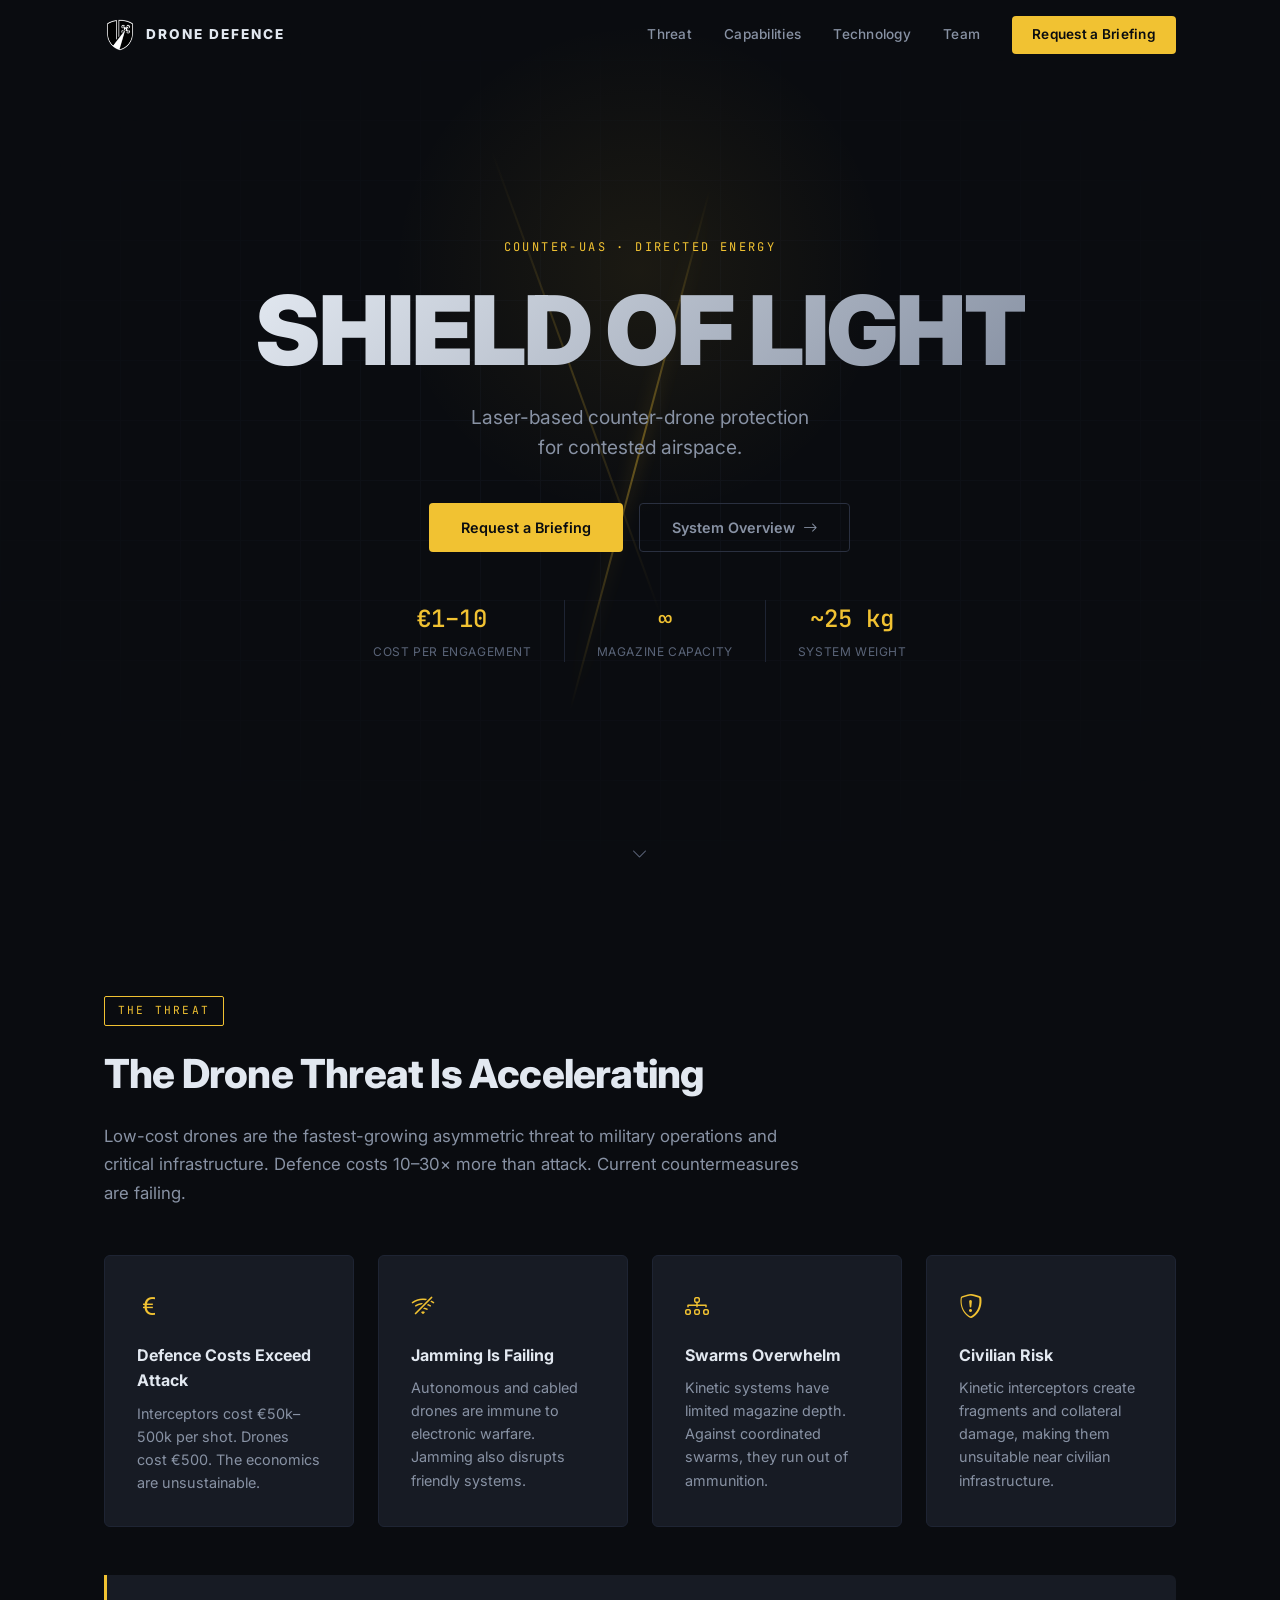
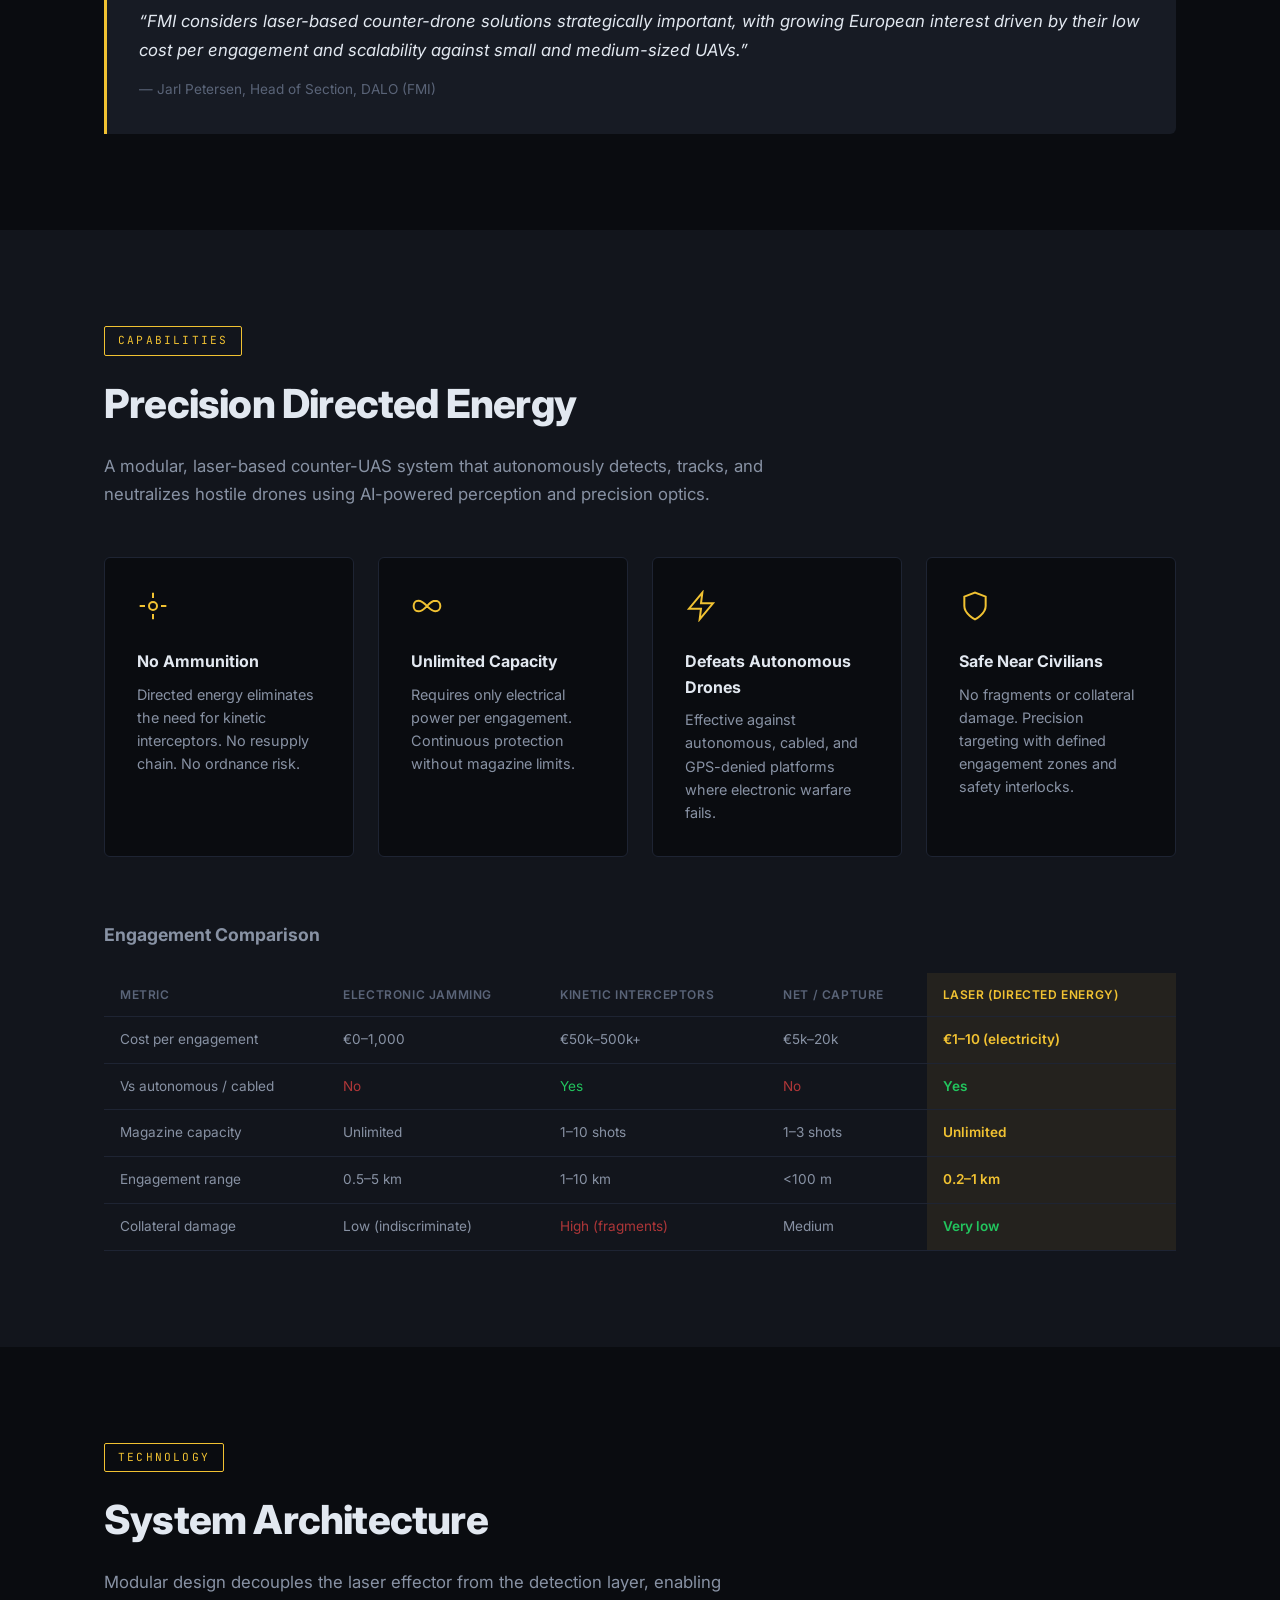
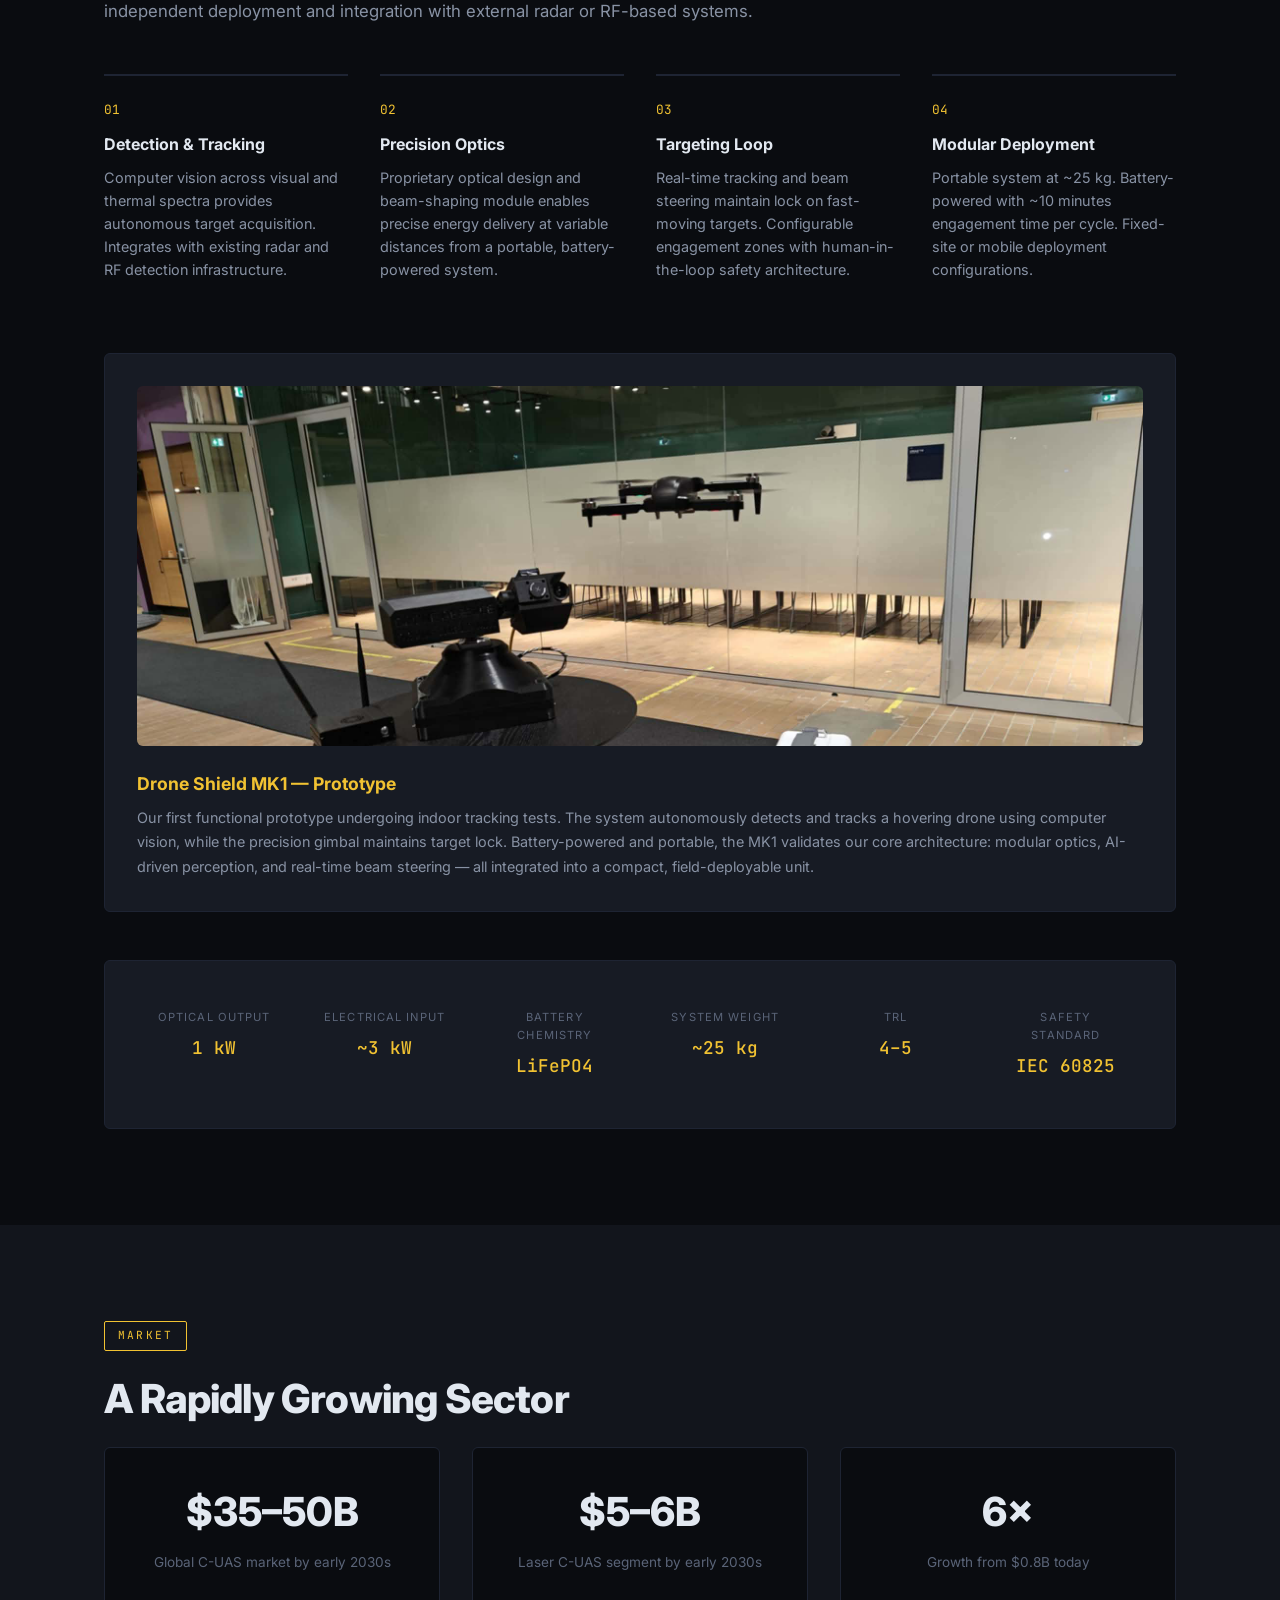
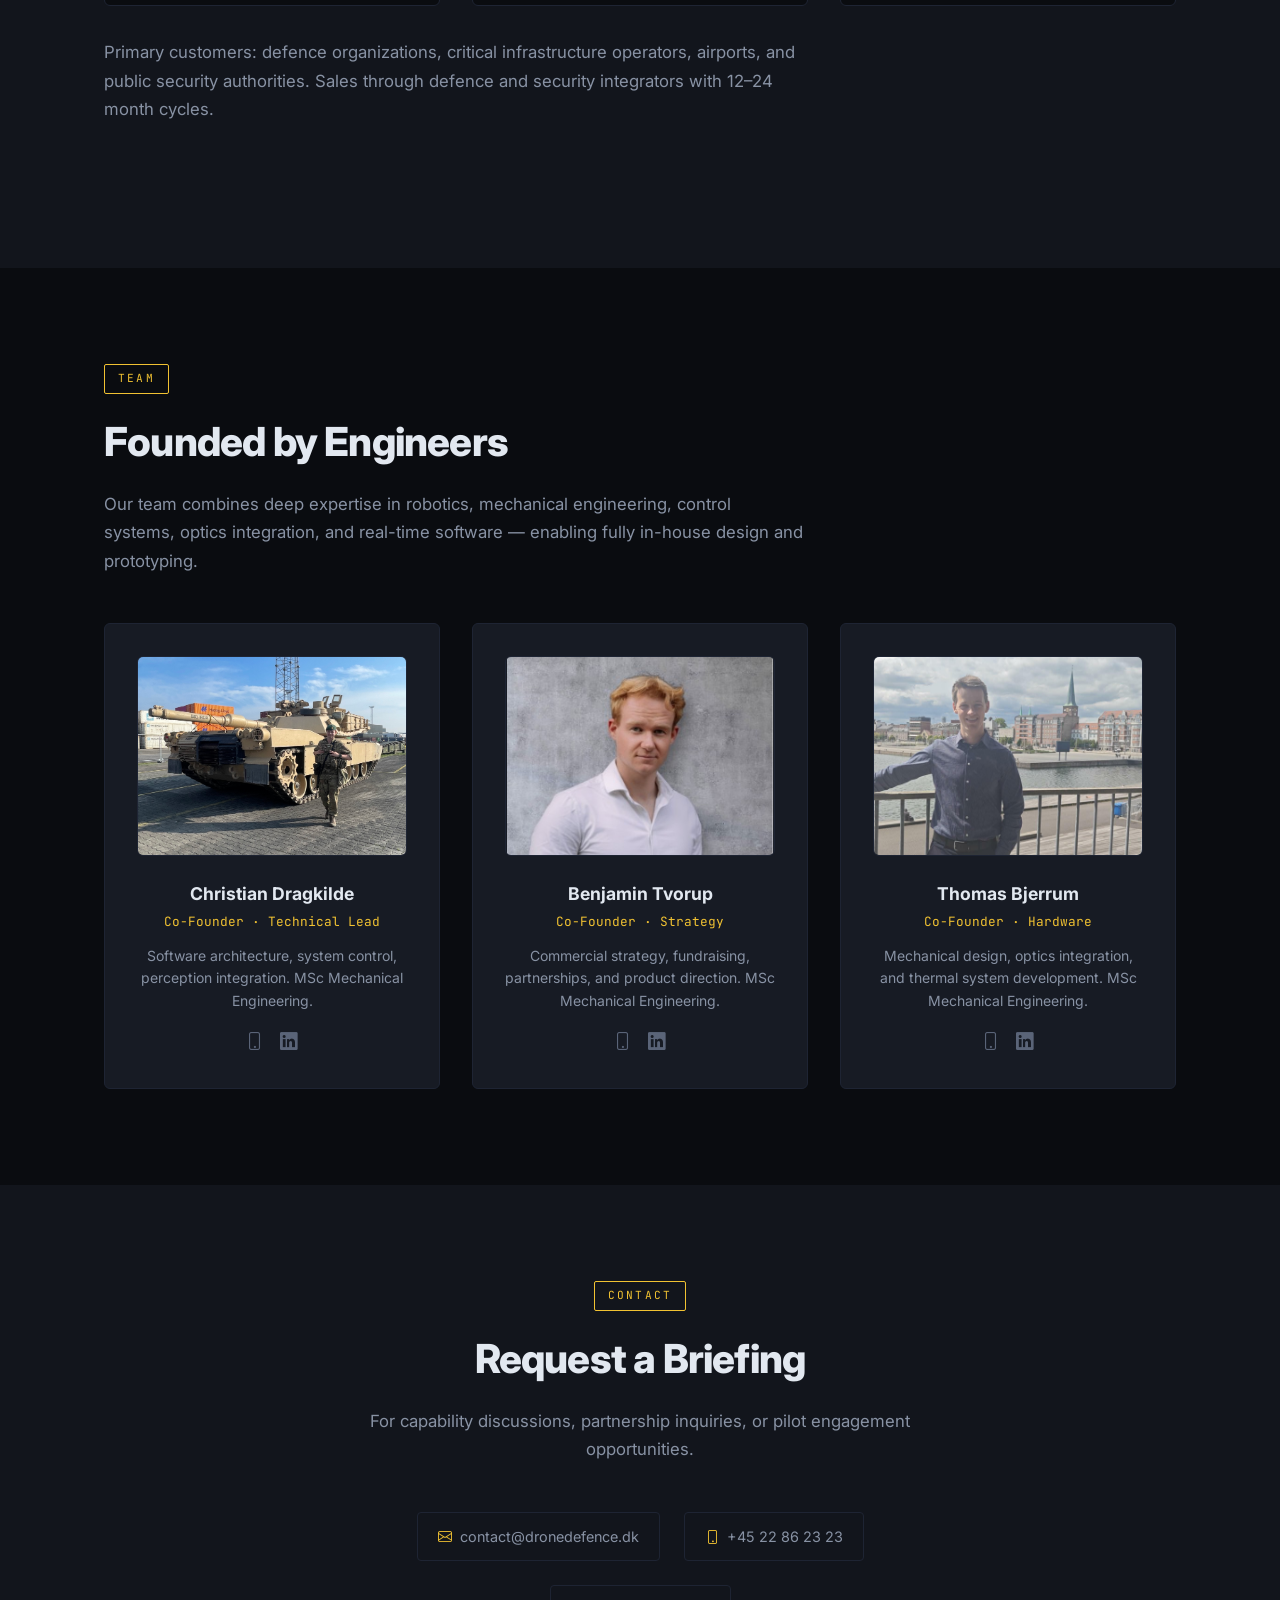
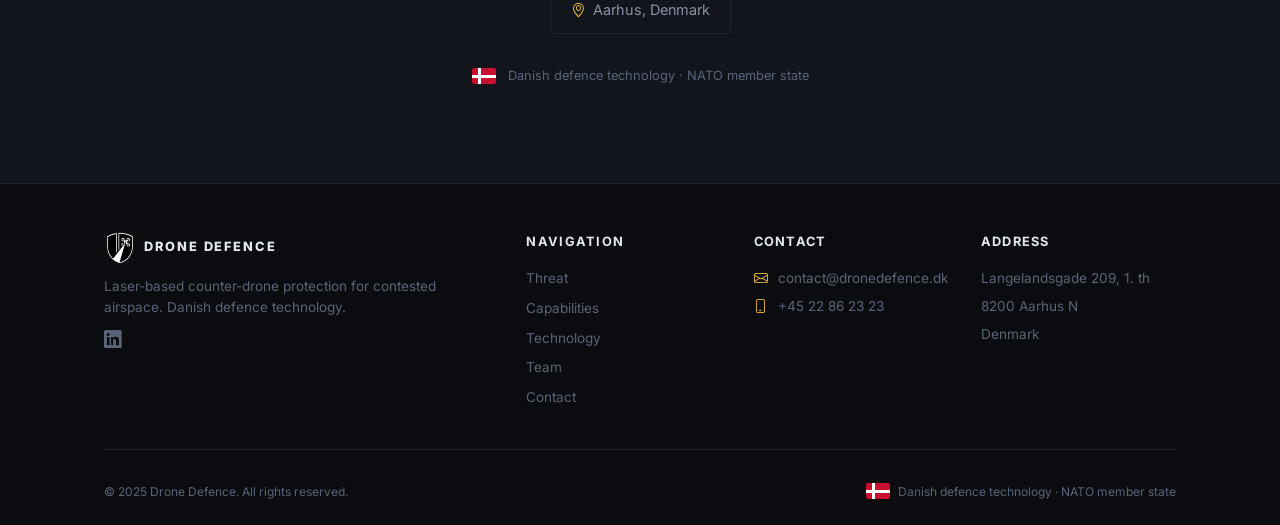
==== commit e42aebfd: "Brand: orange #f1c232 accent, expanded footer with address, enhanced hero, Thomas photos" ====
--- a/index.html
+++ b/index.html
@@ -47,7 +47,9 @@
   <section id="hero" class="hero">
     <div class="hero-bg">
       <div class="hero-grid"></div>
+      <div class="hero-glow"></div>
       <div class="hero-beam"></div>
+      <div class="hero-beam-2"></div>
     </div>
     <div class="hero-content">
       <p class="hero-tag">COUNTER-UAS &middot; DIRECTED ENERGY</p>
@@ -397,20 +399,40 @@
   <!-- Footer -->
   <footer>
     <div class="container">
-      <div class="footer-inner">
-        <div class="footer-brand">
-          <img src="assets/img/brand/BG_Logo.png" alt="BlackGuard Logo" class="brand-logo">
-          <span>DRONE DEFENCE</span>
-        </div>
-        <div class="footer-links">
+      <div class="footer-top">
+        <div class="footer-col">
+          <div class="footer-brand">
+            <img src="assets/img/brand/BG_Logo.png" alt="BlackGuard Logo" class="brand-logo">
+            <span>DRONE DEFENCE</span>
+          </div>
+          <p class="footer-about-text">Laser-based counter-drone protection for contested airspace. Danish defence technology.</p>
+          <div class="footer-social">
+            <a href="https://www.linkedin.com/company/blackguard-defence/" target="_blank" rel="noopener" aria-label="LinkedIn"><i class="bi bi-linkedin"></i></a>
+          </div>
+        </div>
+        <div class="footer-col">
+          <h4>Navigation</h4>
+          <a href="#threat">Threat</a>
           <a href="#capabilities">Capabilities</a>
           <a href="#technology">Technology</a>
           <a href="#team">Team</a>
           <a href="#contact">Contact</a>
         </div>
-        <div class="footer-copy">
-          &copy; 2025 Drone Defence. All rights reserved.
-        </div>
+        <div class="footer-col">
+          <h4>Contact</h4>
+          <p><i class="bi bi-envelope"></i> contact@dronedefence.dk</p>
+          <p><i class="bi bi-phone"></i> +45 22 86 23 23</p>
+        </div>
+        <div class="footer-col">
+          <h4>Address</h4>
+          <p>Langelandsgade 209, 1. th</p>
+          <p>8200 Aarhus N</p>
+          <p>Denmark</p>
+        </div>
+      </div>
+      <div class="footer-bottom">
+        <span>&copy; 2025 Drone Defence. All rights reserved.</span>
+        <span class="footer-flag"><span class="flag-dk"></span> Danish defence technology &middot; NATO member state</span>
       </div>
     </div>
   </footer>
--- a/css/style.css
+++ b/css/style.css
@@ -12,10 +12,10 @@
   --text: #e2e8f0;
   --text-secondary: #8892a4;
   --text-muted: #5a6478;
-  --accent: #00b4d8;
-  --accent-hover: #0096c7;
-  --accent-glow: rgba(0, 180, 216, 0.15);
-  --accent-subtle: rgba(0, 180, 216, 0.08);
+  --accent: #f1c232;
+  --accent-hover: #d9ad2b;
+  --accent-glow: rgba(241, 194, 50, 0.15);
+  --accent-subtle: rgba(241, 194, 50, 0.08);
   --red: #ef4444;
   --green: #22c55e;
   --gold: #d4a843;
@@ -176,9 +176,55 @@
   animation: beam-pulse 4s ease-in-out infinite;
 }
 
+.hero-beam::before {
+  content: '';
+  position: absolute;
+  top: 0;
+  left: -1px;
+  width: 4px;
+  height: 100%;
+  background: linear-gradient(180deg, transparent, var(--accent), transparent);
+  filter: blur(8px);
+  opacity: 0.6;
+}
+
+.hero-beam-2 {
+  position: absolute;
+  top: 15%;
+  left: 45%;
+  width: 2px;
+  height: 55%;
+  background: linear-gradient(180deg, transparent, var(--accent), transparent);
+  opacity: 0.2;
+  transform: translateX(-50%) rotate(-20deg);
+  animation: beam-pulse-2 5s ease-in-out infinite;
+}
+
+.hero-glow {
+  position: absolute;
+  top: 30%;
+  left: 50%;
+  width: 500px;
+  height: 500px;
+  transform: translate(-50%, -50%);
+  background: radial-gradient(circle, var(--accent-glow) 0%, transparent 70%);
+  opacity: 0.5;
+  animation: glow-pulse 6s ease-in-out infinite;
+}
+
 @keyframes beam-pulse {
   0%, 100% { opacity: 0.2; }
   50% { opacity: 0.5; }
+}
+
+@keyframes beam-pulse-2 {
+  0%, 100% { opacity: 0.1; }
+  50% { opacity: 0.3; }
+}
+
+@keyframes glow-pulse {
+  0%, 100% { opacity: 0.3; transform: translate(-50%, -50%) scale(1); }
+  50% { opacity: 0.6; transform: translate(-50%, -50%) scale(1.1); }
 }
 
 .hero-content {
@@ -542,10 +588,6 @@
 }
 
 .prototype-showcase {
-  display: grid;
-  grid-template-columns: 1fr 1fr;
-  gap: 2rem;
-  align-items: center;
   margin-bottom: 3rem;
   padding: 2rem;
   background: var(--bg-card);
@@ -554,20 +596,23 @@
 }
 
 .prototype-image {
-  border-radius: 4px;
+  border-radius: 6px;
   overflow: hidden;
+  margin-bottom: 1.5rem;
+  max-height: 360px;
 }
 
 .prototype-image img {
   width: 100%;
-  height: auto;
+  height: 100%;
+  object-fit: cover;
   display: block;
 }
 
 .prototype-text h3 {
-  font-size: 1.2rem;
+  font-size: 1.1rem;
   font-weight: 700;
-  margin-bottom: 0.75rem;
+  margin-bottom: 0.5rem;
   color: var(--accent);
 }
 
@@ -803,15 +848,49 @@
 
 footer {
   border-top: 1px solid var(--border);
-  padding: 2rem 0;
-}
-
-.footer-inner {
-  display: flex;
-  align-items: center;
-  justify-content: space-between;
-  flex-wrap: wrap;
-  gap: 1rem;
+  padding: 3rem 0 1.5rem;
+}
+
+.footer-top {
+  display: grid;
+  grid-template-columns: 2fr 1fr 1fr 1fr;
+  gap: 2rem;
+  margin-bottom: 2rem;
+  padding-bottom: 2rem;
+  border-bottom: 1px solid var(--border);
+}
+
+.footer-col h4 {
+  font-size: 0.8rem;
+  font-weight: 700;
+  text-transform: uppercase;
+  letter-spacing: 0.1em;
+  color: var(--text);
+  margin-bottom: 1rem;
+}
+
+.footer-col a {
+  display: block;
+  color: var(--text-muted);
+  text-decoration: none;
+  font-size: 0.85rem;
+  margin-bottom: 0.5rem;
+  transition: color 0.2s;
+}
+
+.footer-col a:hover {
+  color: var(--accent);
+}
+
+.footer-col p {
+  font-size: 0.85rem;
+  color: var(--text-muted);
+  margin-bottom: 0.4rem;
+}
+
+.footer-col p i {
+  color: var(--accent);
+  margin-right: 0.4rem;
 }
 
 .footer-brand {
@@ -821,27 +900,40 @@
   font-weight: 800;
   font-size: 0.8rem;
   letter-spacing: 0.15em;
-}
-
-.footer-links {
-  display: flex;
-  gap: 1.5rem;
-}
-
-.footer-links a {
-  color: var(--text-muted);
-  text-decoration: none;
-  font-size: 0.8rem;
+  margin-bottom: 0.75rem;
+}
+
+.footer-about-text {
+  font-size: 0.85rem;
+  color: var(--text-secondary);
+  line-height: 1.6;
+  margin-bottom: 1rem;
+}
+
+.footer-social a {
+  color: var(--text-muted);
+  font-size: 1.1rem;
   transition: color 0.2s;
 }
 
-.footer-links a:hover {
-  color: var(--text);
-}
-
-.footer-copy {
+.footer-social a:hover {
+  color: var(--accent);
+}
+
+.footer-bottom {
+  display: flex;
+  justify-content: space-between;
+  align-items: center;
+  flex-wrap: wrap;
+  gap: 1rem;
   font-size: 0.75rem;
   color: var(--text-muted);
+}
+
+.footer-flag {
+  display: flex;
+  align-items: center;
+  gap: 0.5rem;
 }
 
 /* ============================================
@@ -926,11 +1018,11 @@
     padding: 0.5rem;
   }
 
-  .prototype-showcase {
-    grid-template-columns: 1fr;
-  }
-
-  .footer-inner {
+  .footer-top {
+    grid-template-columns: 1fr 1fr;
+  }
+
+  .footer-bottom {
     flex-direction: column;
     text-align: center;
   }
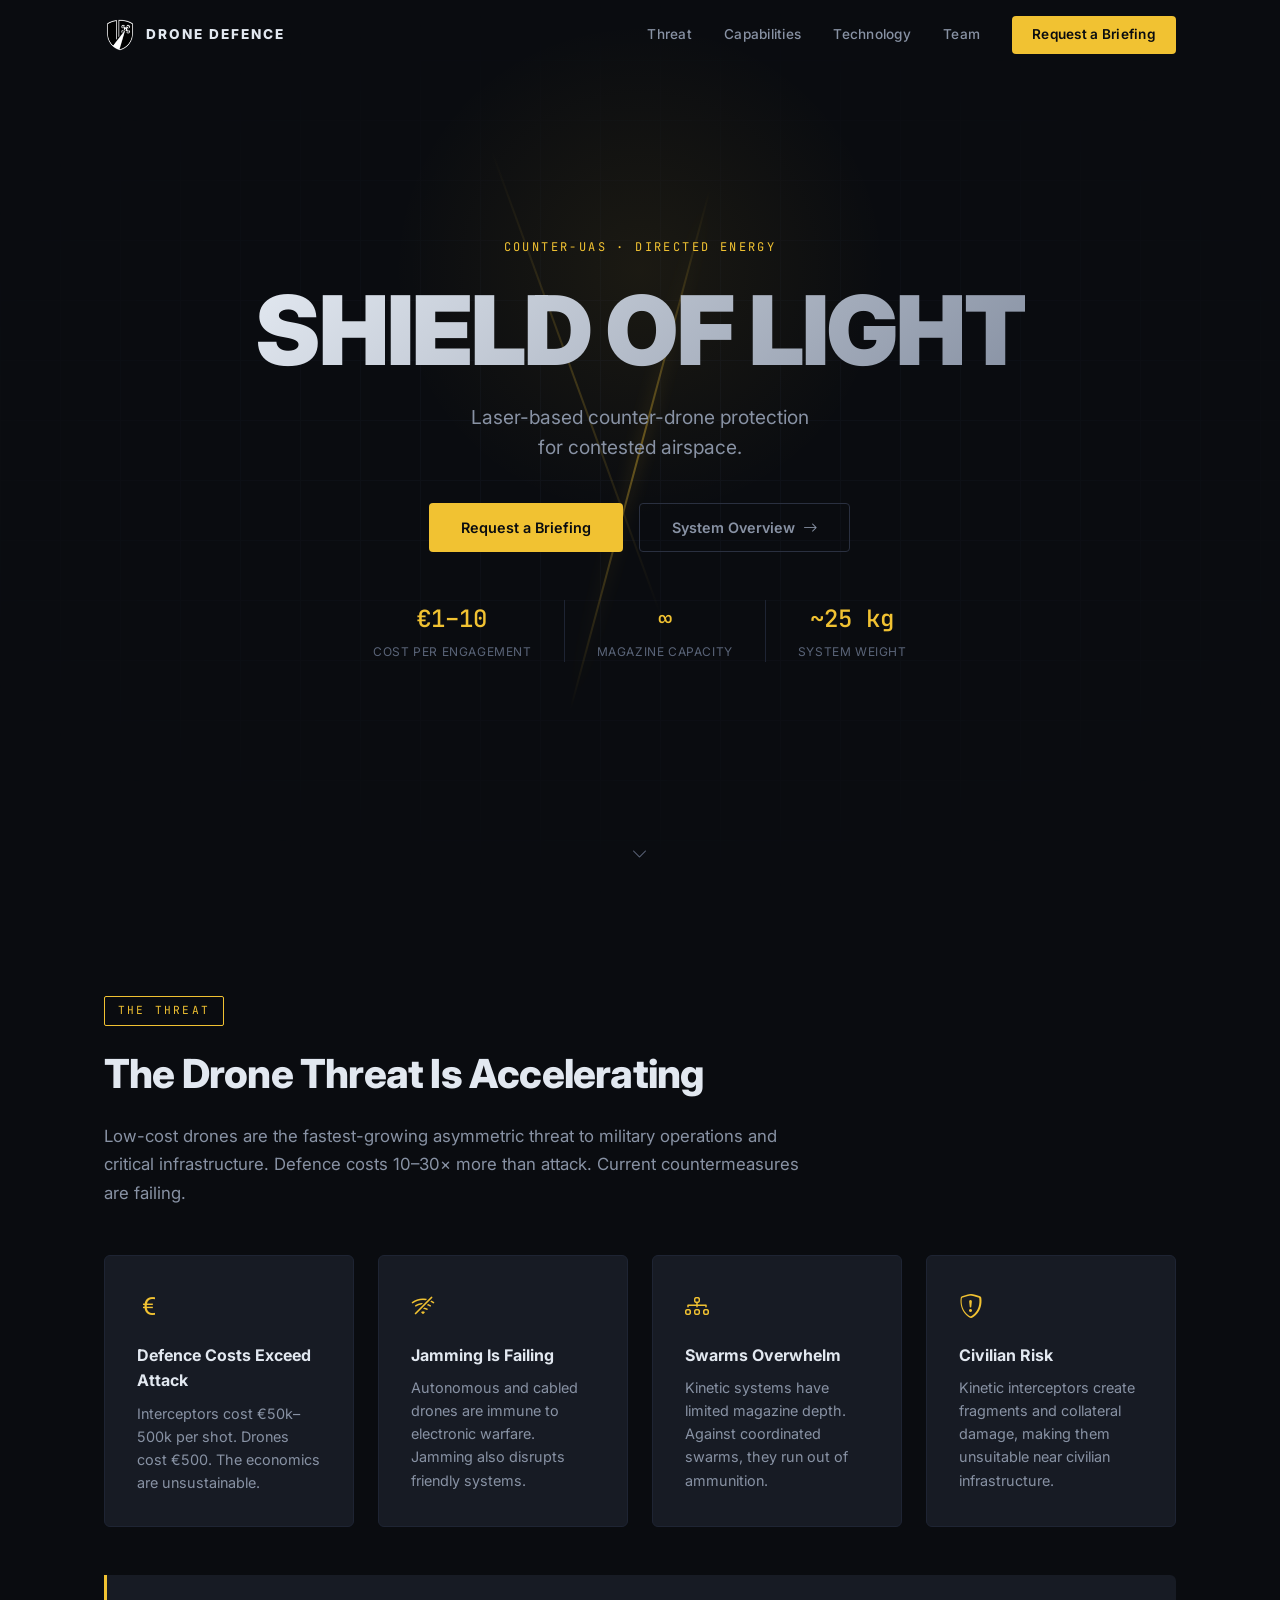
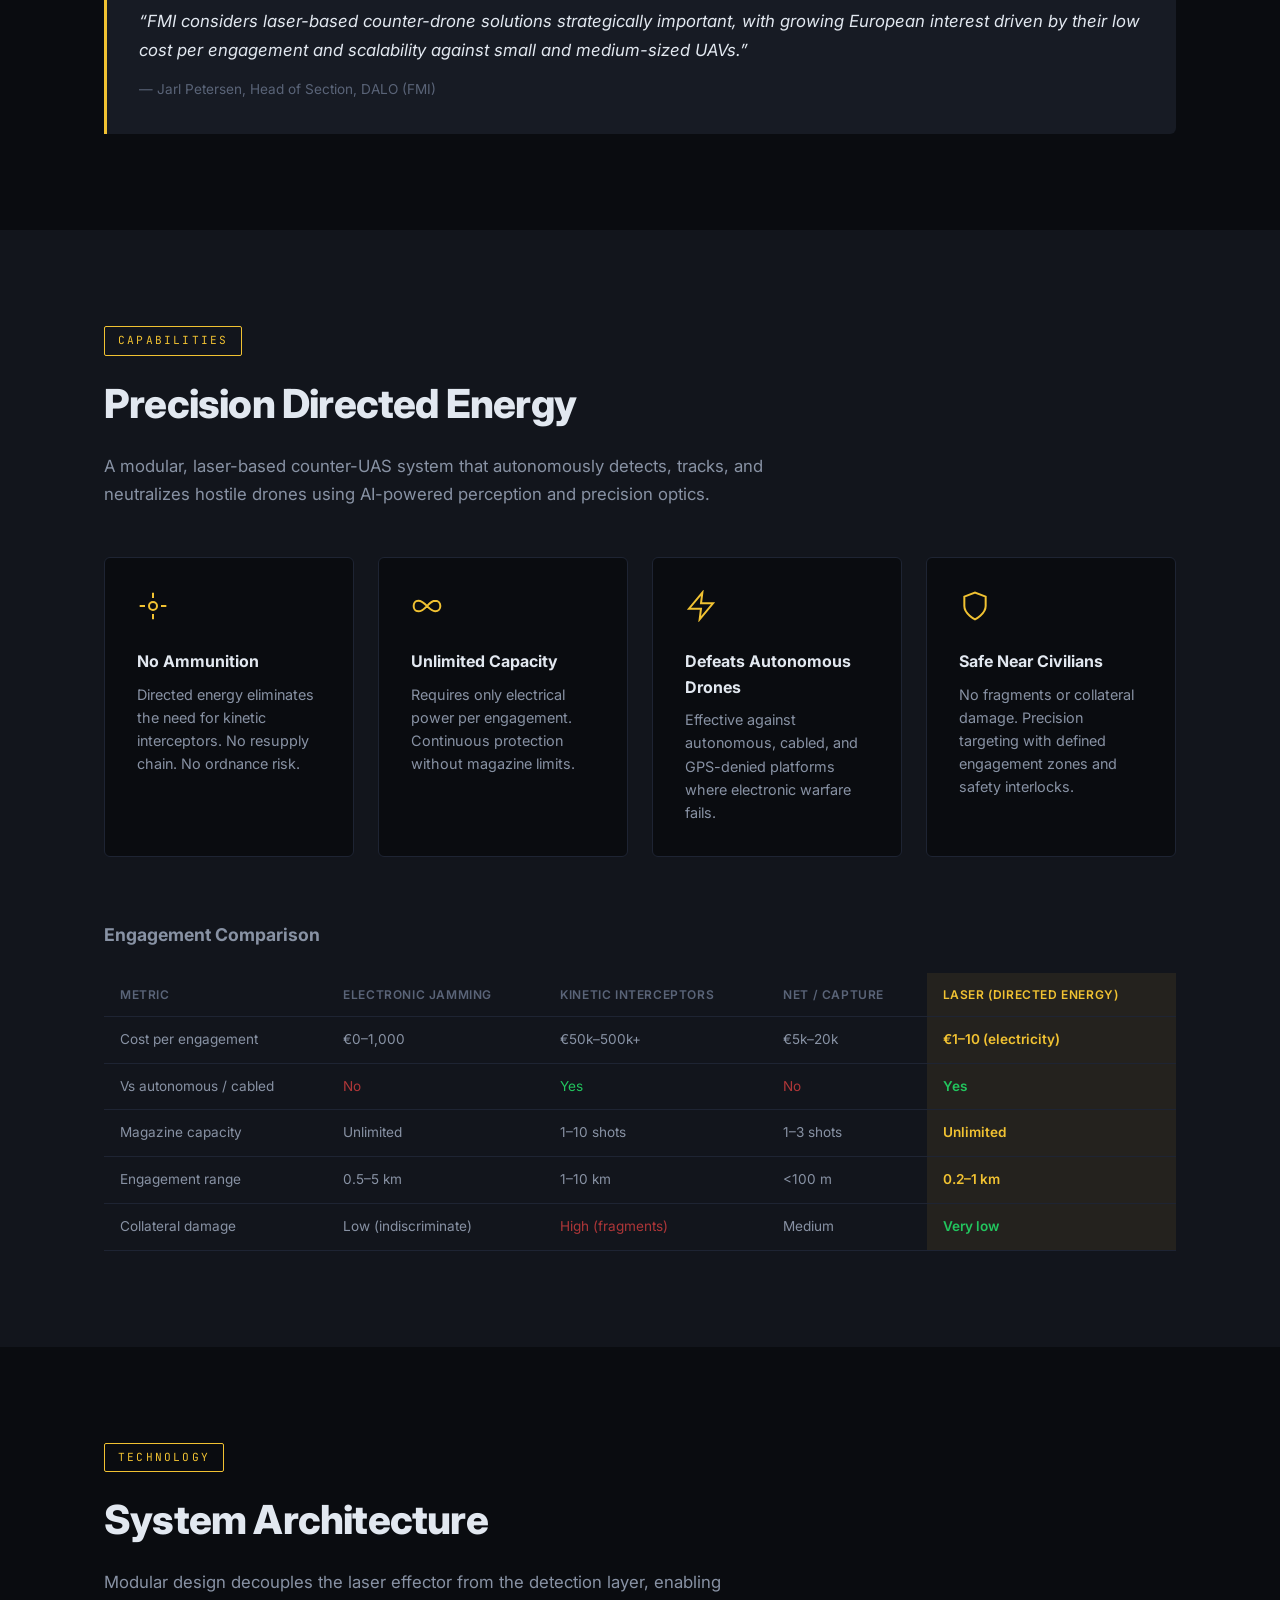
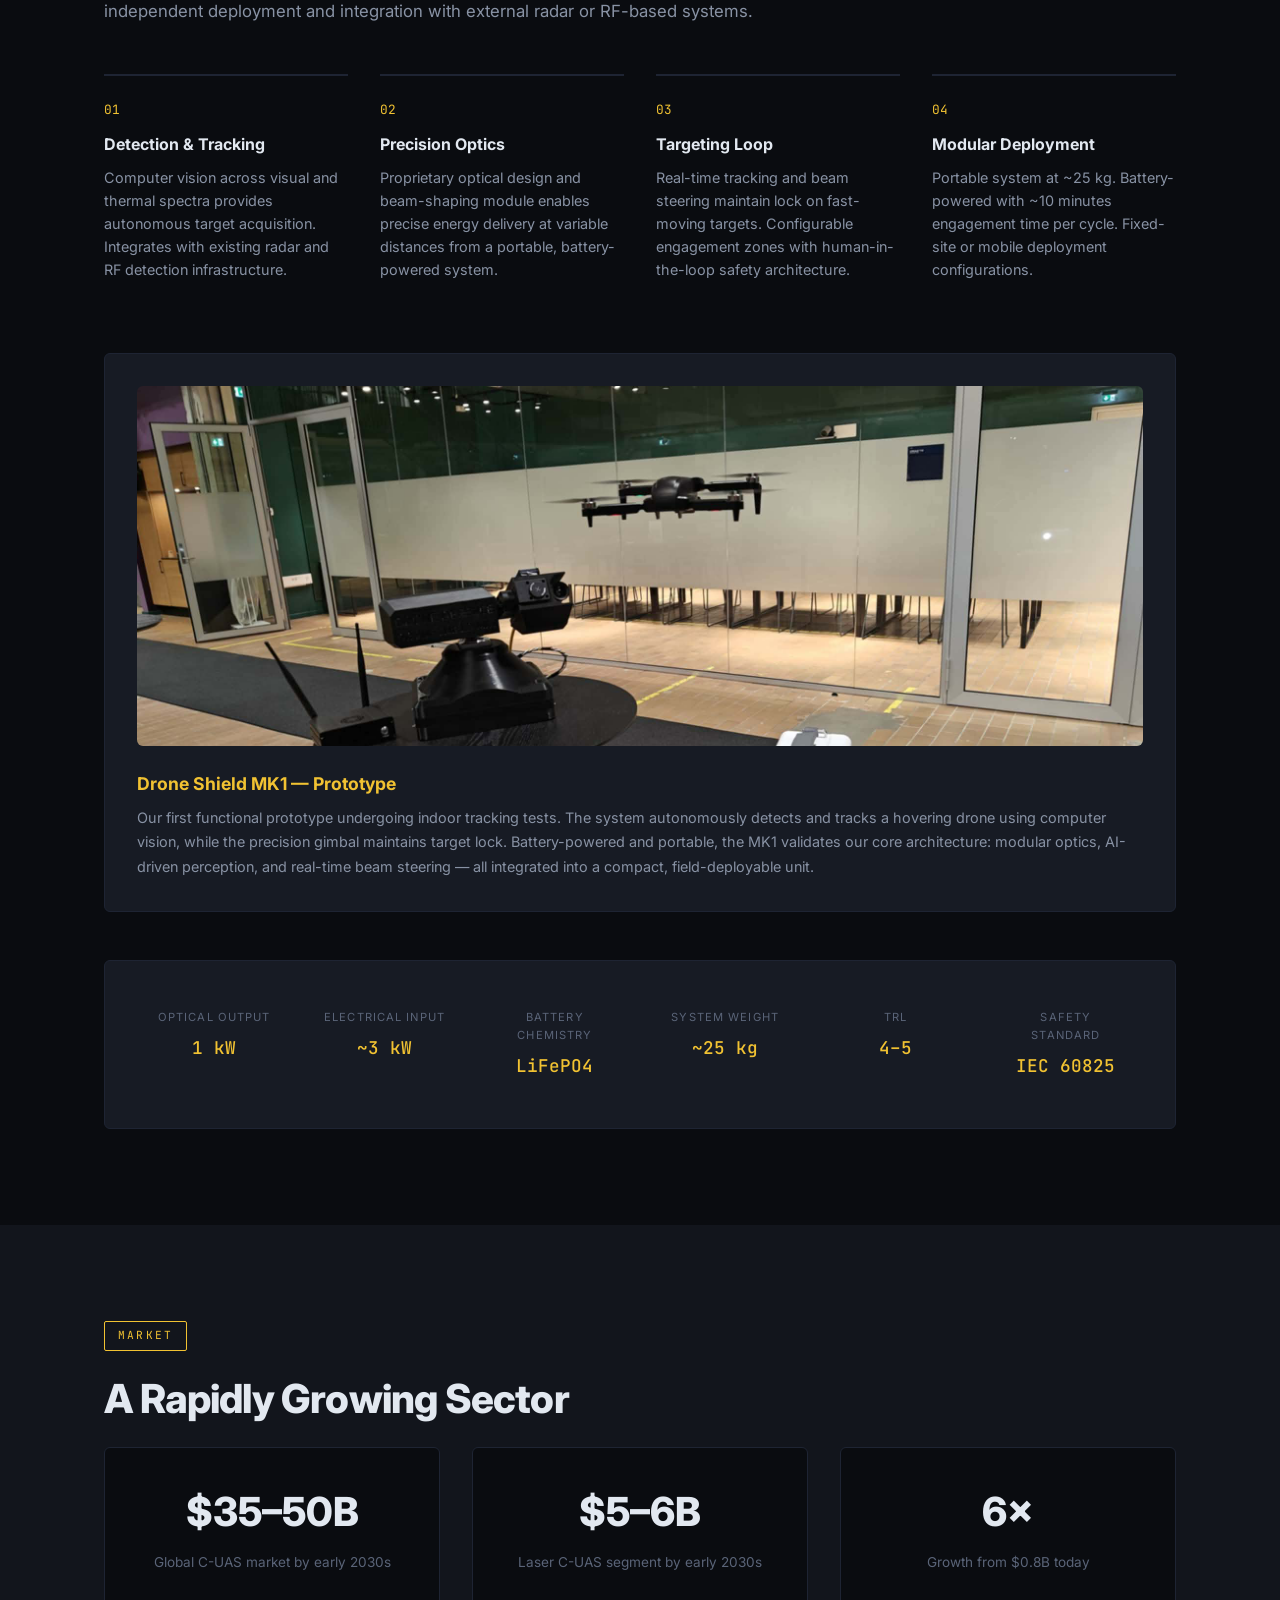
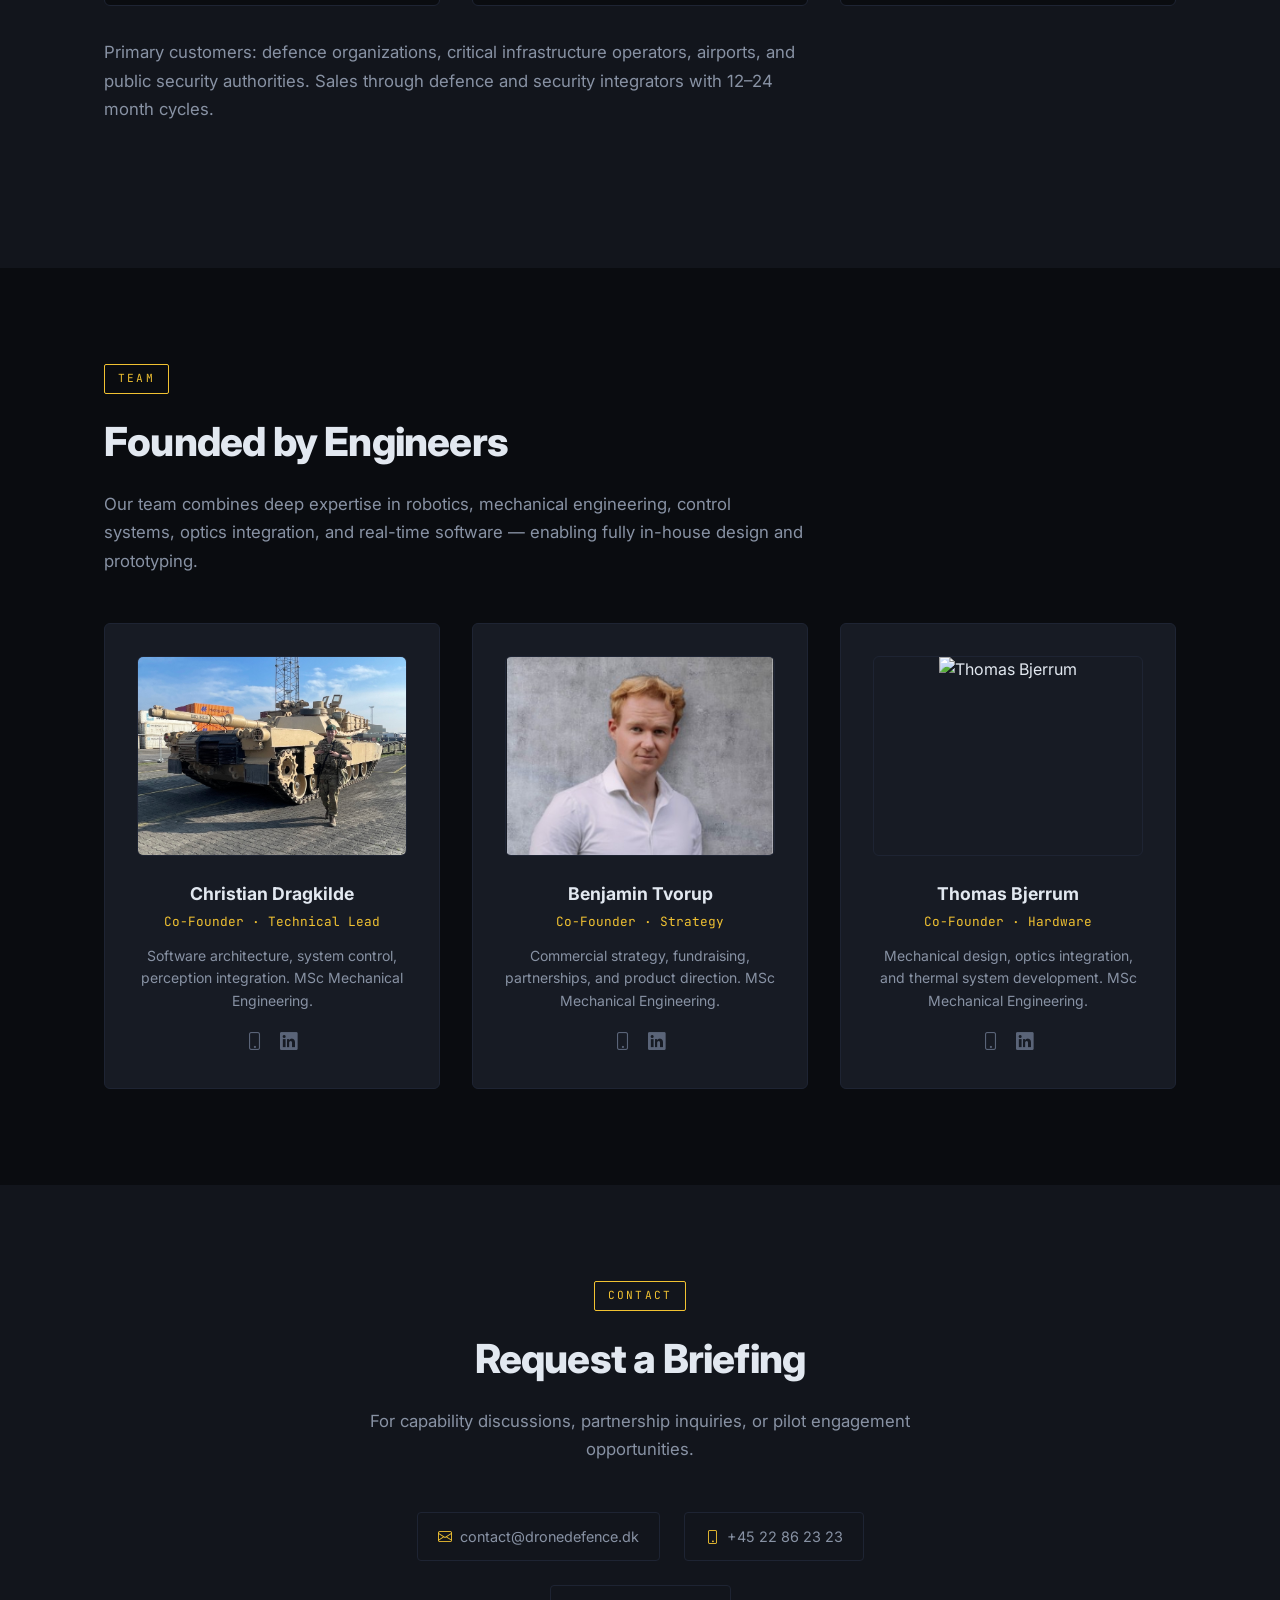
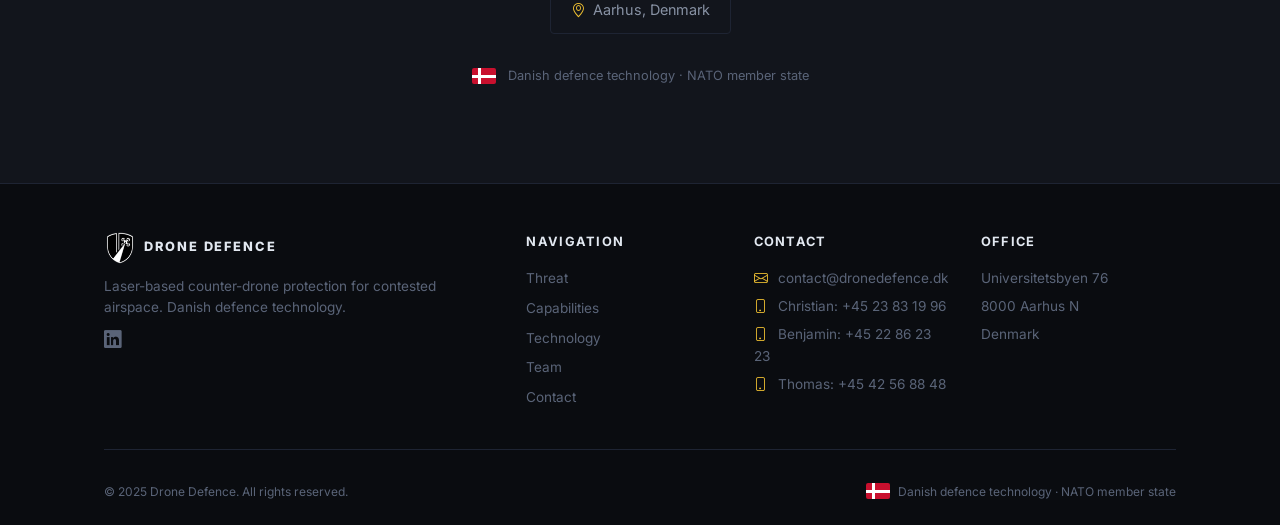
==== commit b0b85c92: "Thomas photo 1.3, phone numbers in footer, office address, maps link" ====
--- a/index.html
+++ b/index.html
@@ -353,7 +353,7 @@
         </div>
         <div class="team-member">
           <div class="member-photo">
-            <img src="assets/img/team/thomas-bjerrum-aarhushavn.jpeg" alt="Thomas Bjerrum" loading="lazy">
+            <img src="assets/img/team/Thomas-Bjerrum-1.3.jpg" alt="Thomas Bjerrum" loading="lazy">
           </div>
           <h3>Thomas Bjerrum</h3>
           <span class="member-role">Co-Founder &middot; Hardware</span>
@@ -383,10 +383,10 @@
             <i class="bi bi-phone"></i>
             <span>+45 22 86 23 23</span>
           </a>
-          <div class="contact-method">
+          <a href="https://maps.google.com/?q=Universitetsbyen+76,+8000+Aarhus+N,+Denmark" target="_blank" rel="noopener" class="contact-method">
             <i class="bi bi-geo-alt"></i>
             <span>Aarhus, Denmark</span>
-          </div>
+          </a>
         </div>
         <div class="contact-flag">
           <span class="flag-dk"></span>
@@ -421,13 +421,17 @@
         <div class="footer-col">
           <h4>Contact</h4>
           <p><i class="bi bi-envelope"></i> contact@dronedefence.dk</p>
-          <p><i class="bi bi-phone"></i> +45 22 86 23 23</p>
+          <p><i class="bi bi-phone"></i> Christian: +45 23 83 19 96</p>
+          <p><i class="bi bi-phone"></i> Benjamin: +45 22 86 23 23</p>
+          <p><i class="bi bi-phone"></i> Thomas: +45 42 56 88 48</p>
         </div>
         <div class="footer-col">
-          <h4>Address</h4>
-          <p>Langelandsgade 209, 1. th</p>
-          <p>8200 Aarhus N</p>
-          <p>Denmark</p>
+          <h4>Office</h4>
+          <a href="https://maps.google.com/?q=Universitetsbyen+76,+8000+Aarhus+N,+Denmark" target="_blank" rel="noopener">
+            <p>Universitetsbyen 76</p>
+            <p>8000 Aarhus N</p>
+            <p>Denmark</p>
+          </a>
         </div>
       </div>
       <div class="footer-bottom">
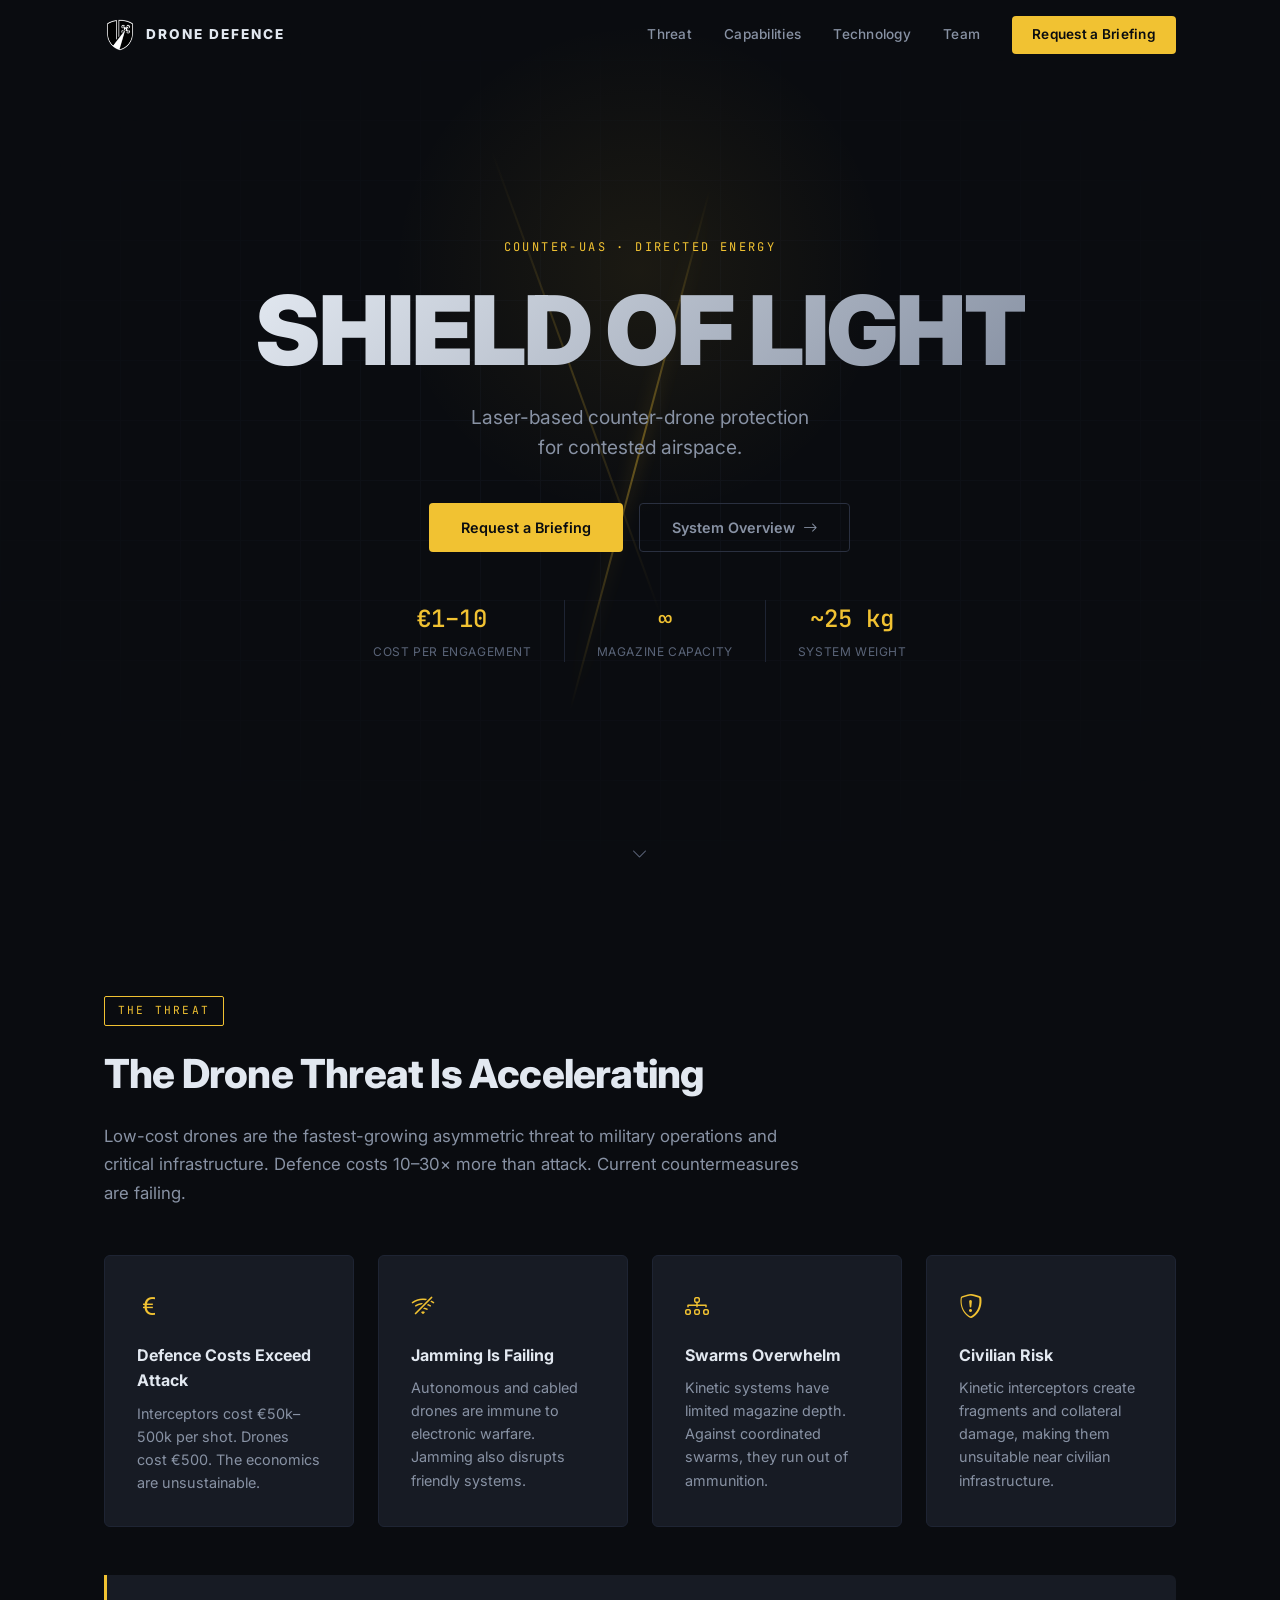
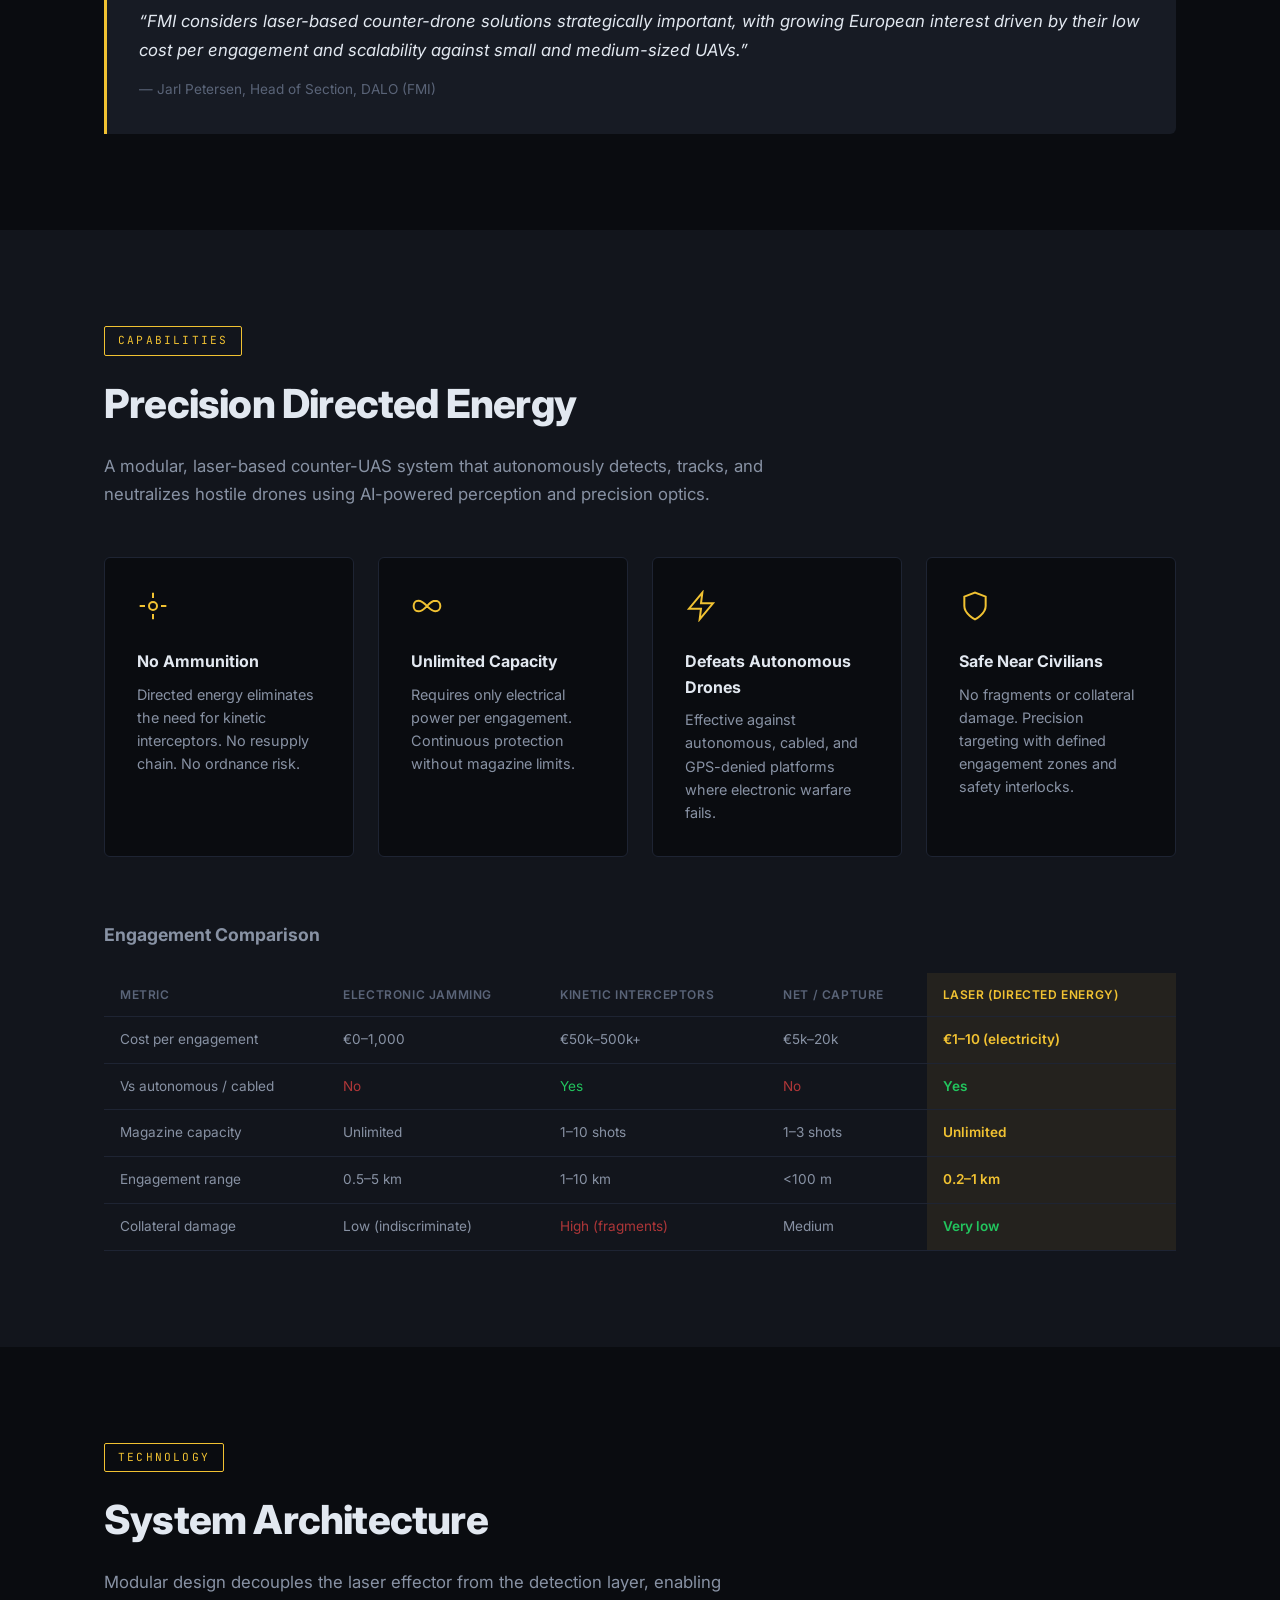
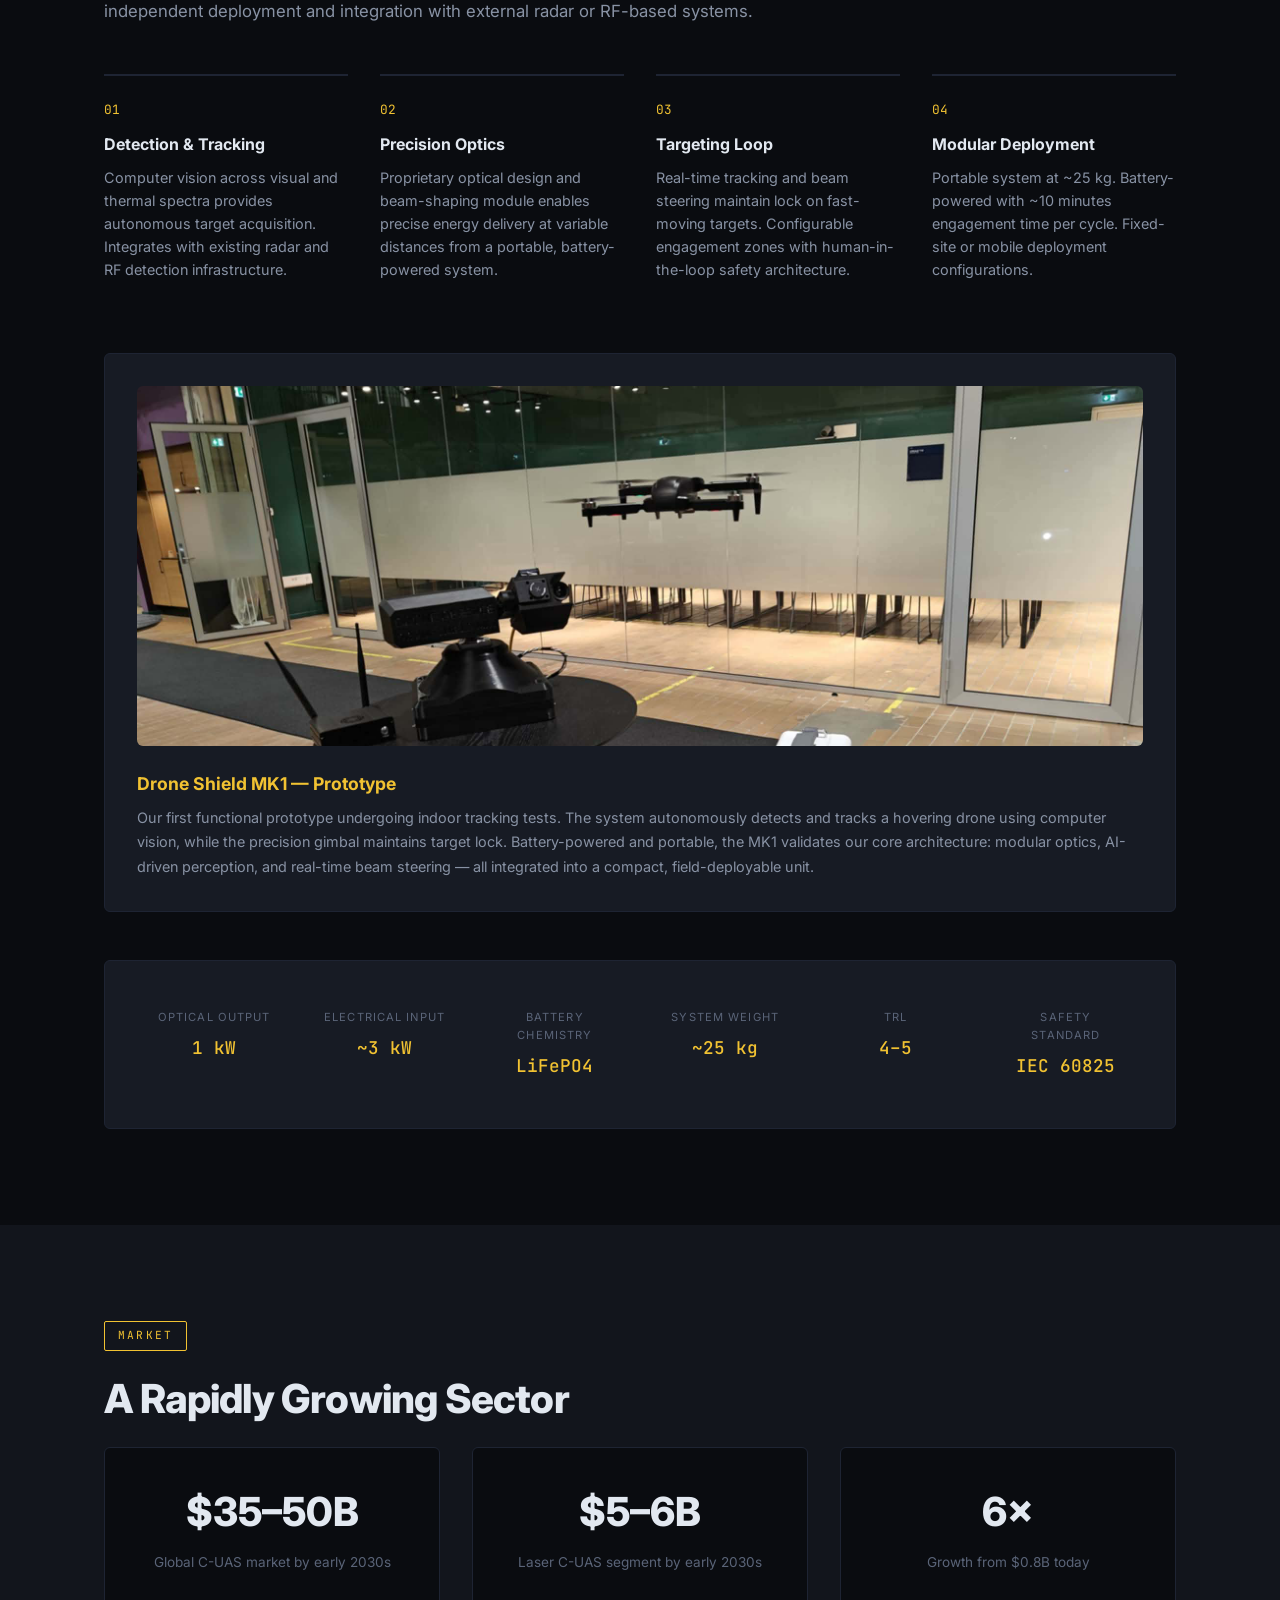
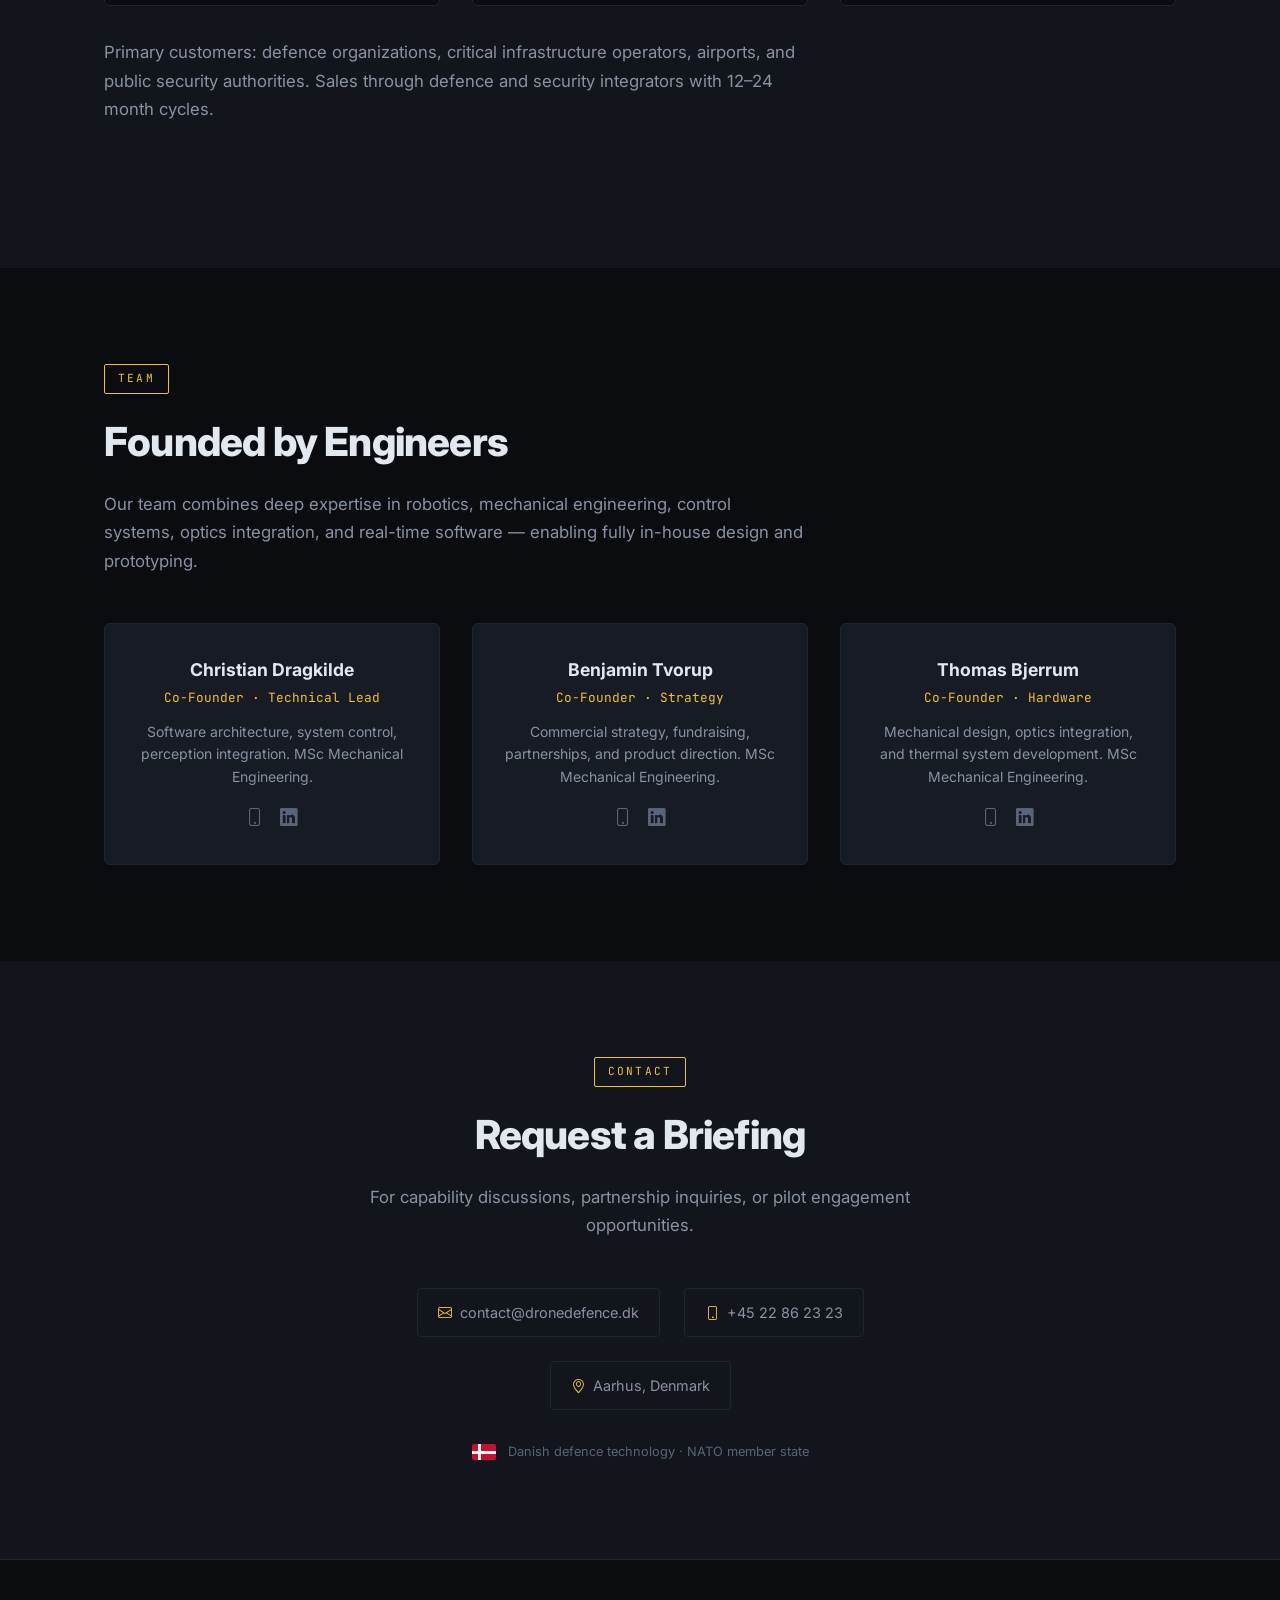
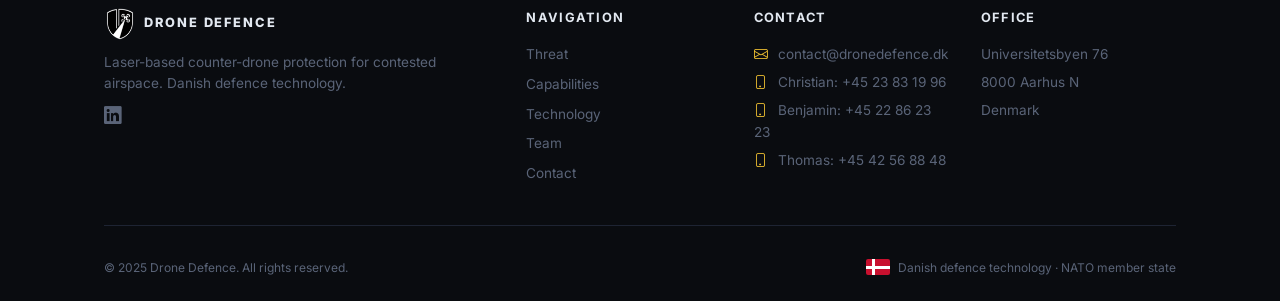
==== commit 1e02c6e3: "Update index.html" ====
--- a/index.html
+++ b/index.html
@@ -328,9 +328,9 @@
 
       <div class="team-grid">
         <div class="team-member">
-          <div class="member-photo">
+          <!--<div class="member-photo">
             <img src="assets/img/team/christian-dragkilde-tank.jpeg" alt="Christian Dragkilde" loading="lazy">
-          </div>
+          </div> -->
           <h3>Christian Dragkilde</h3>
           <span class="member-role">Co-Founder &middot; Technical Lead</span>
           <p>Software architecture, system control, perception integration. MSc Mechanical Engineering.</p>
@@ -340,9 +340,9 @@
           </div>
         </div>
         <div class="team-member">
-          <div class="member-photo">
+          <!-- <div class="member-photo">
             <img src="assets/img/team/benjamin-tvorup.png" alt="Benjamin Tvorup" loading="lazy">
-          </div>
+          </div> -->
           <h3>Benjamin Tvorup</h3>
           <span class="member-role">Co-Founder &middot; Strategy</span>
           <p>Commercial strategy, fundraising, partnerships, and product direction. MSc Mechanical Engineering.</p>
@@ -352,9 +352,9 @@
           </div>
         </div>
         <div class="team-member">
-          <div class="member-photo">
+          <!-- <div class="member-photo">
             <img src="assets/img/team/Thomas-Bjerrum-1.3.jpg" alt="Thomas Bjerrum" loading="lazy">
-          </div>
+          </div> -->
           <h3>Thomas Bjerrum</h3>
           <span class="member-role">Co-Founder &middot; Hardware</span>
           <p>Mechanical design, optics integration, and thermal system development. MSc Mechanical Engineering.</p>
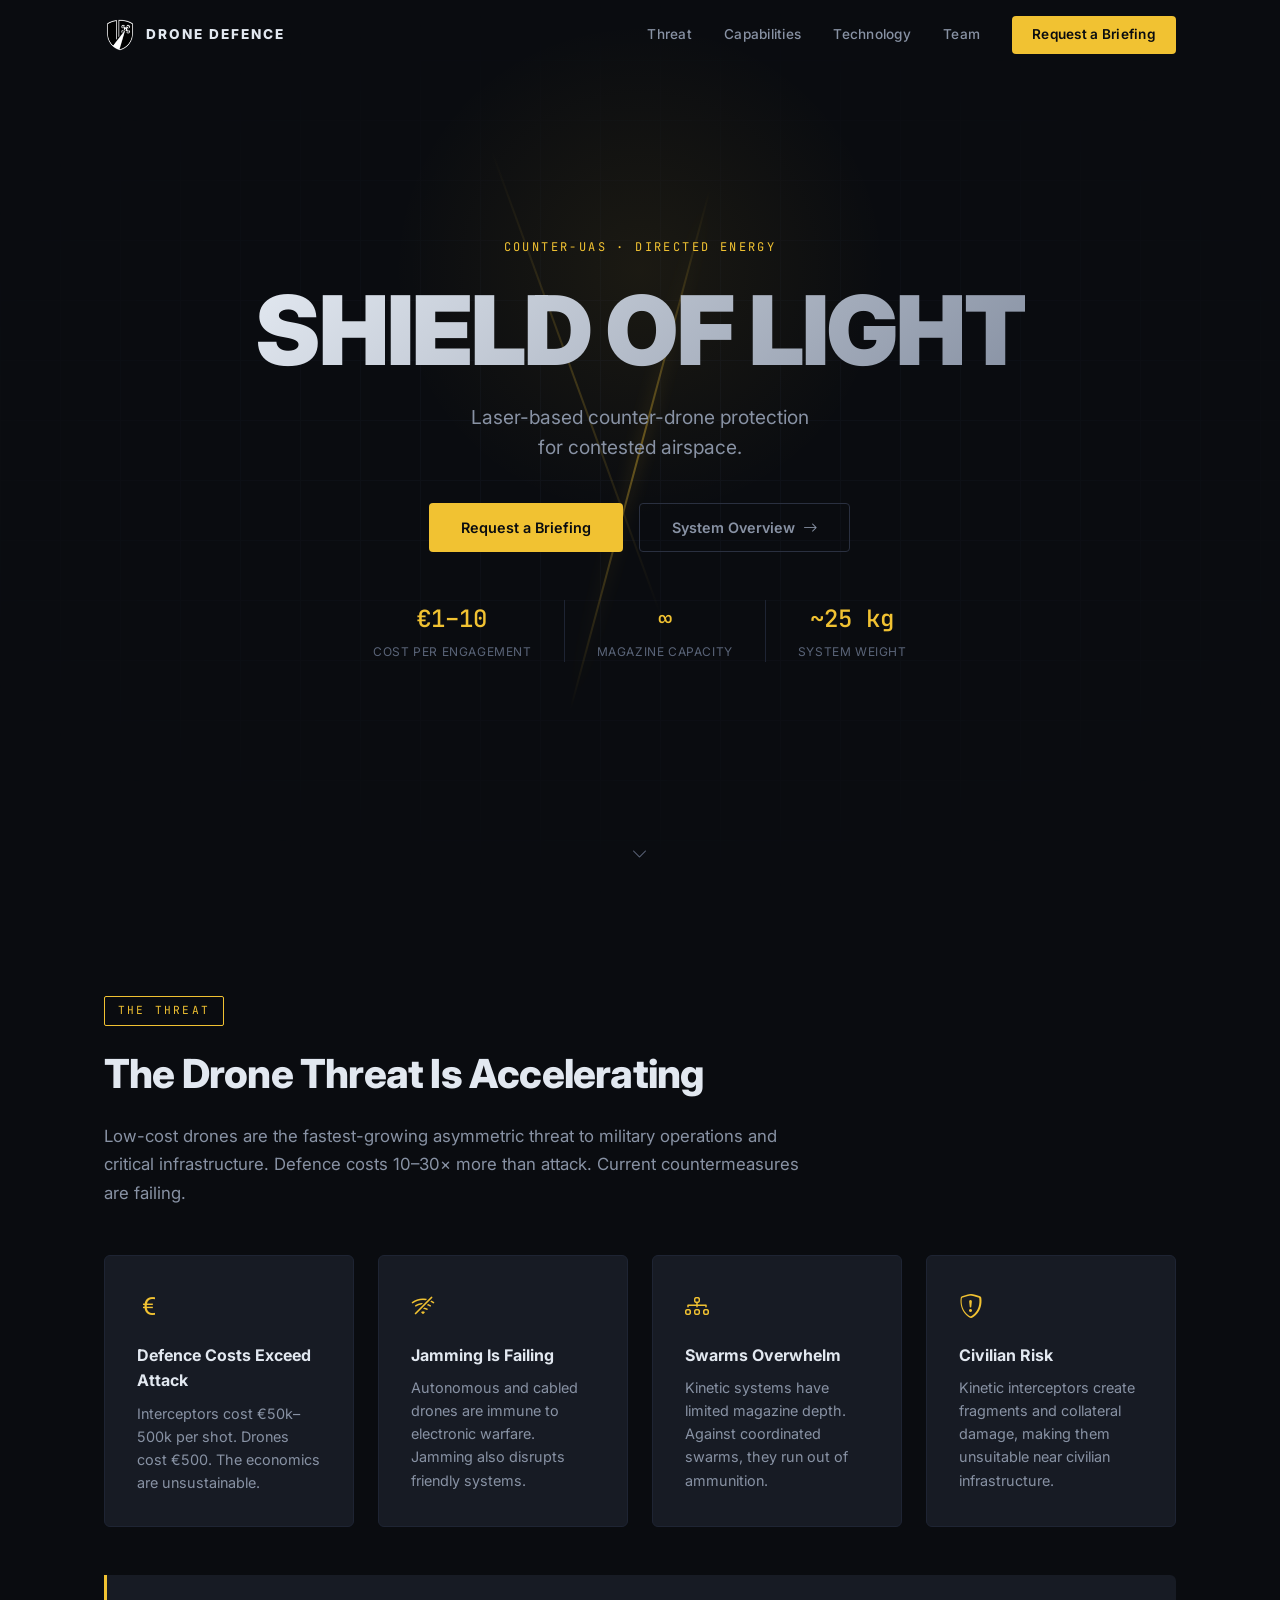
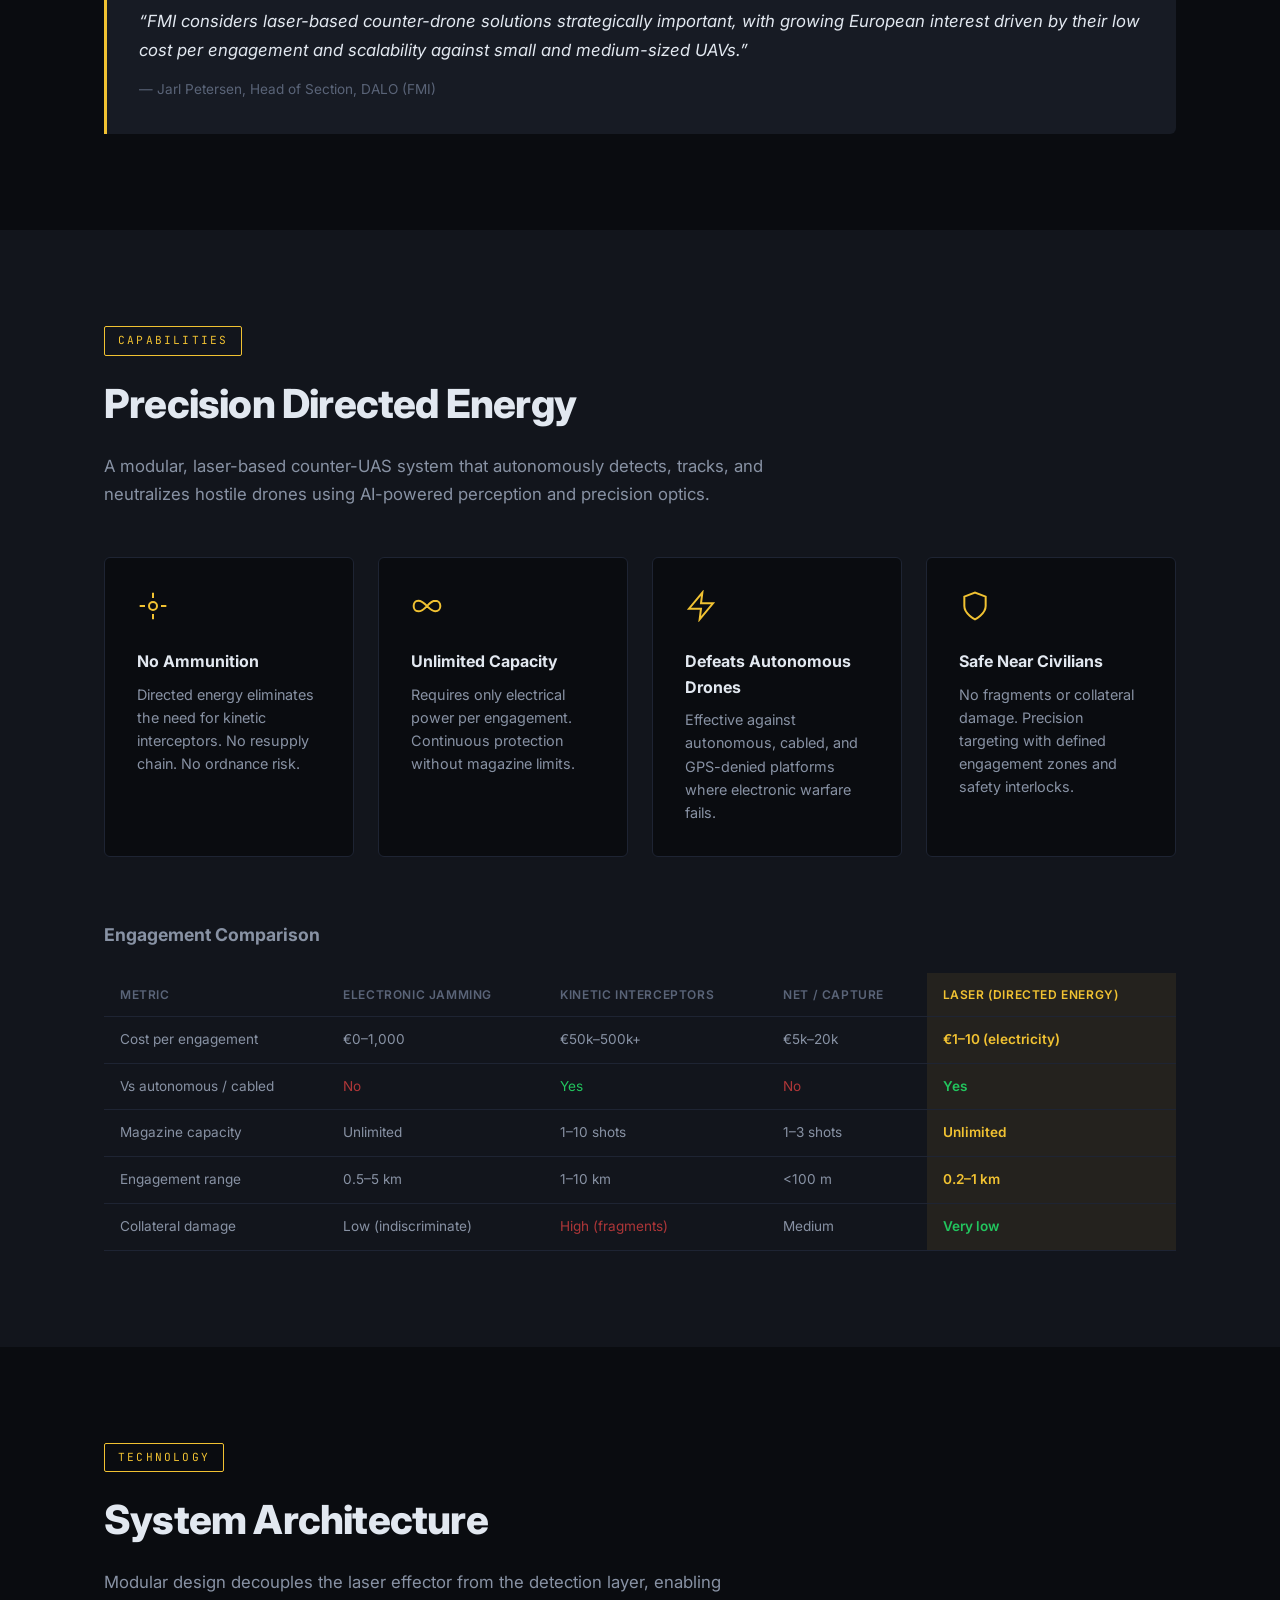
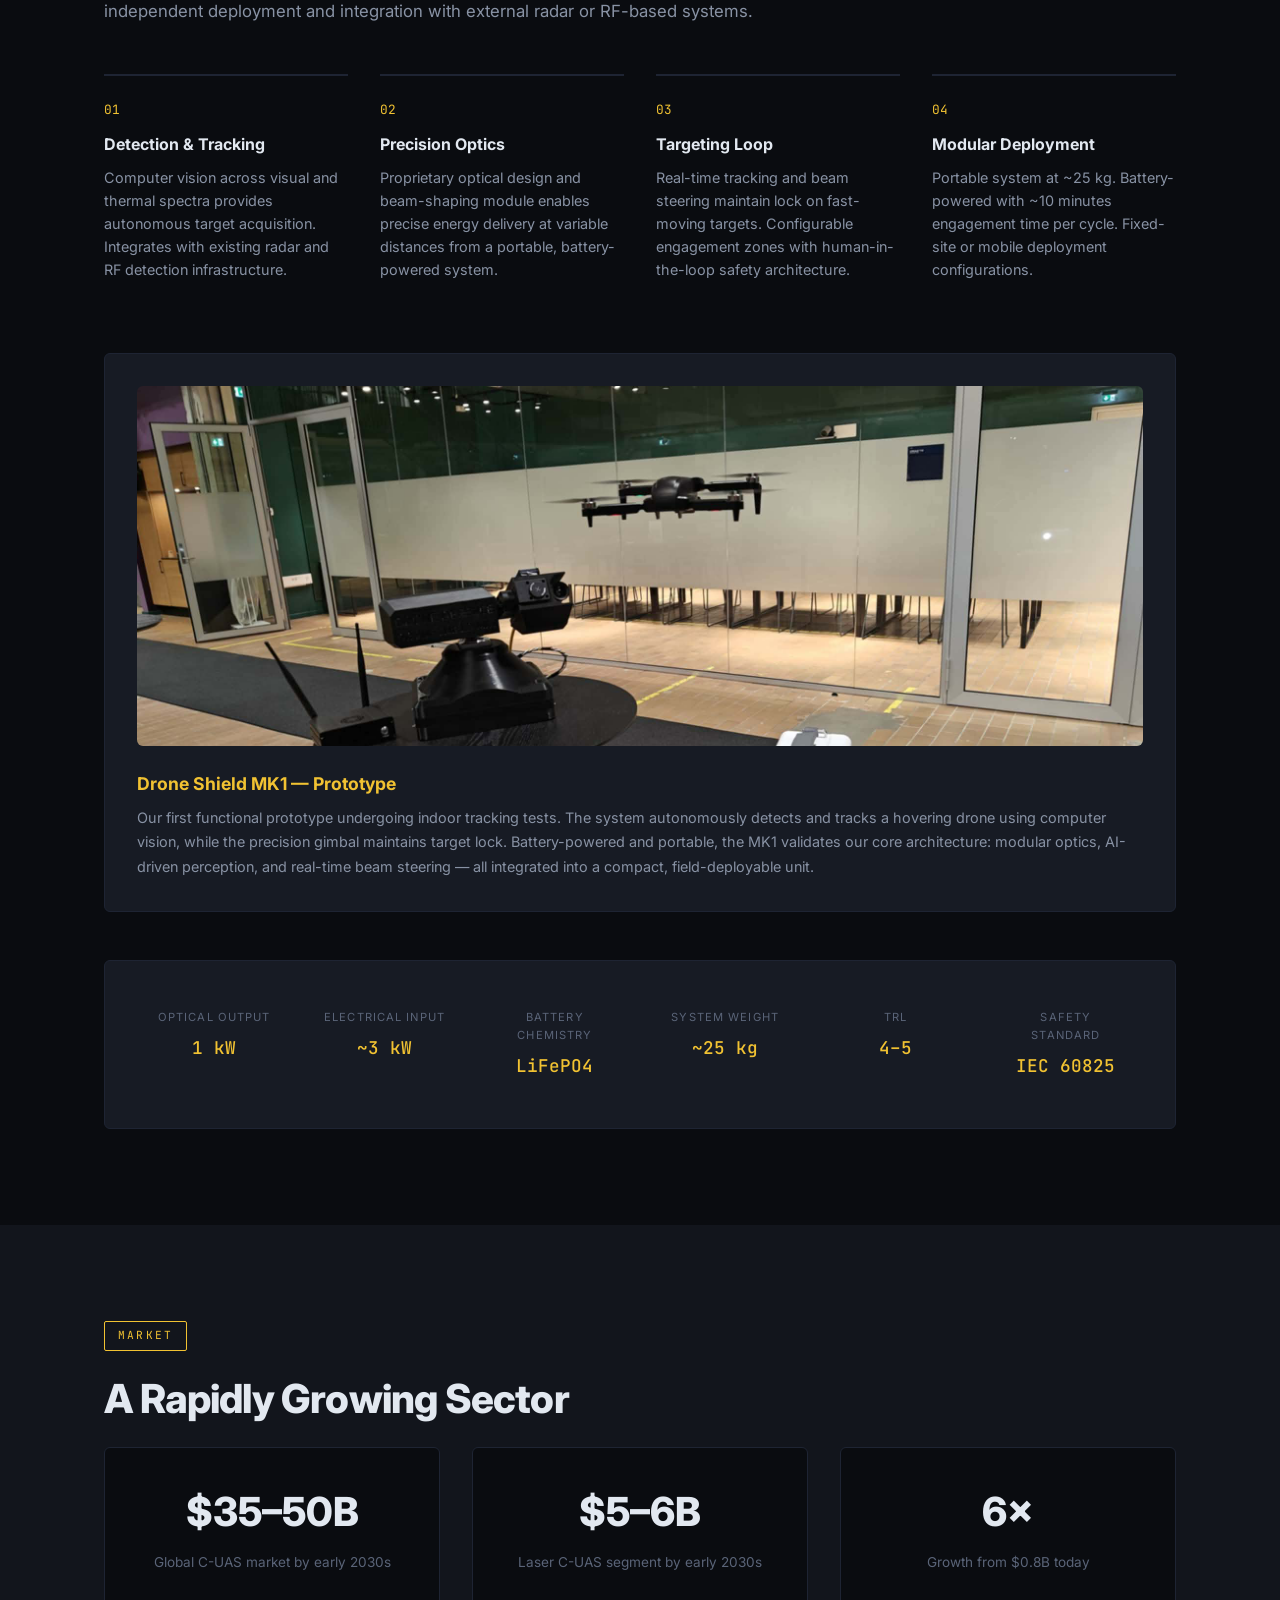
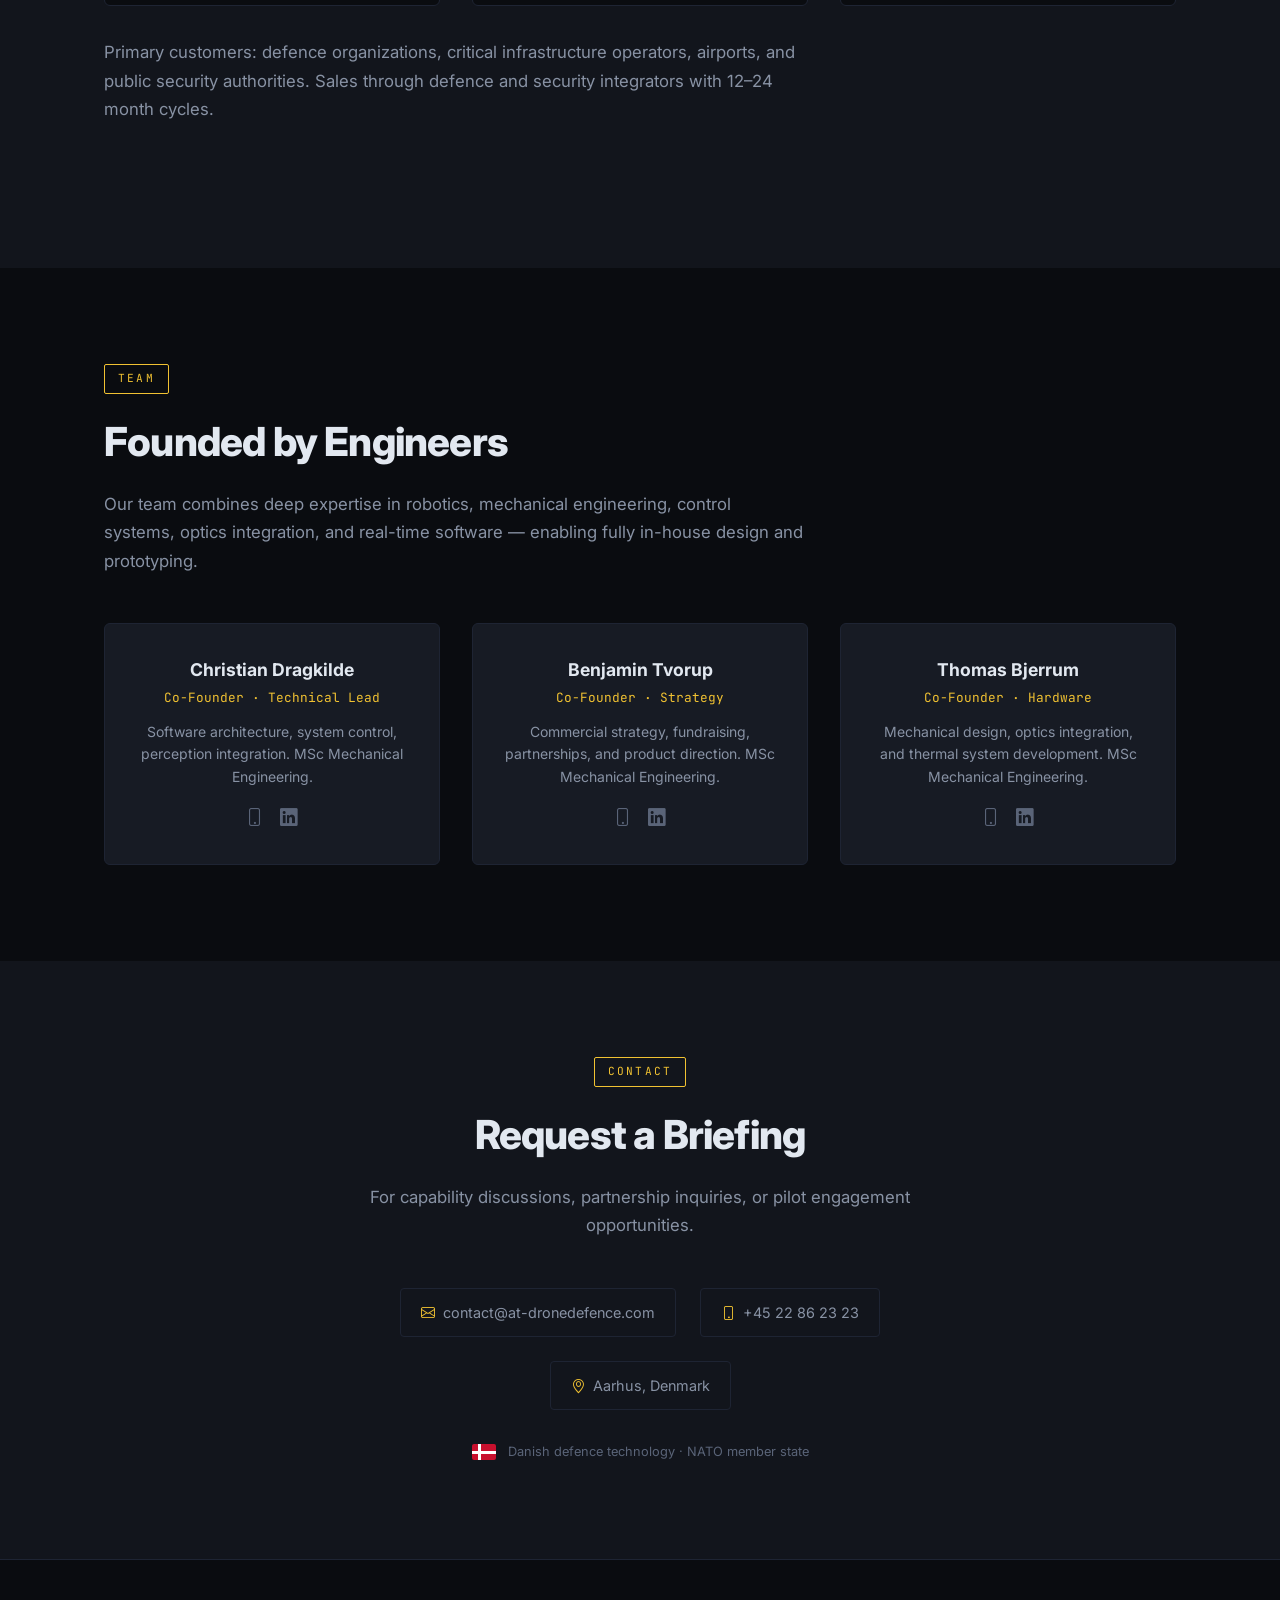
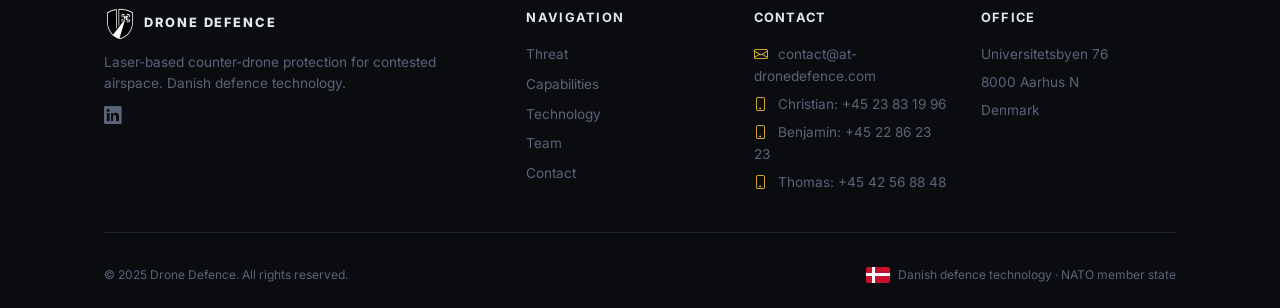
==== commit 37536f2c: "Use the real company address: contact@at-dronedefence.com The site published contact@dronedefence.dk" ====
--- a/index.html
+++ b/index.html
@@ -375,9 +375,9 @@
         <h2 class="section-title">Request a Briefing</h2>
         <p class="section-lead">For capability discussions, partnership inquiries, or pilot engagement opportunities.</p>
         <div class="contact-methods">
-          <a href="mailto:contact@dronedefence.dk" class="contact-method">
+          <a href="mailto:contact@at-dronedefence.com" class="contact-method">
             <i class="bi bi-envelope"></i>
-            <span>contact@dronedefence.dk</span>
+            <span>contact@at-dronedefence.com</span>
           </a>
           <a href="tel:+4522862323" class="contact-method">
             <i class="bi bi-phone"></i>
@@ -420,7 +420,7 @@
         </div>
         <div class="footer-col">
           <h4>Contact</h4>
-          <p><i class="bi bi-envelope"></i> contact@dronedefence.dk</p>
+          <p><i class="bi bi-envelope"></i> contact@at-dronedefence.com</p>
           <p><i class="bi bi-phone"></i> Christian: +45 23 83 19 96</p>
           <p><i class="bi bi-phone"></i> Benjamin: +45 22 86 23 23</p>
           <p><i class="bi bi-phone"></i> Thomas: +45 42 56 88 48</p>
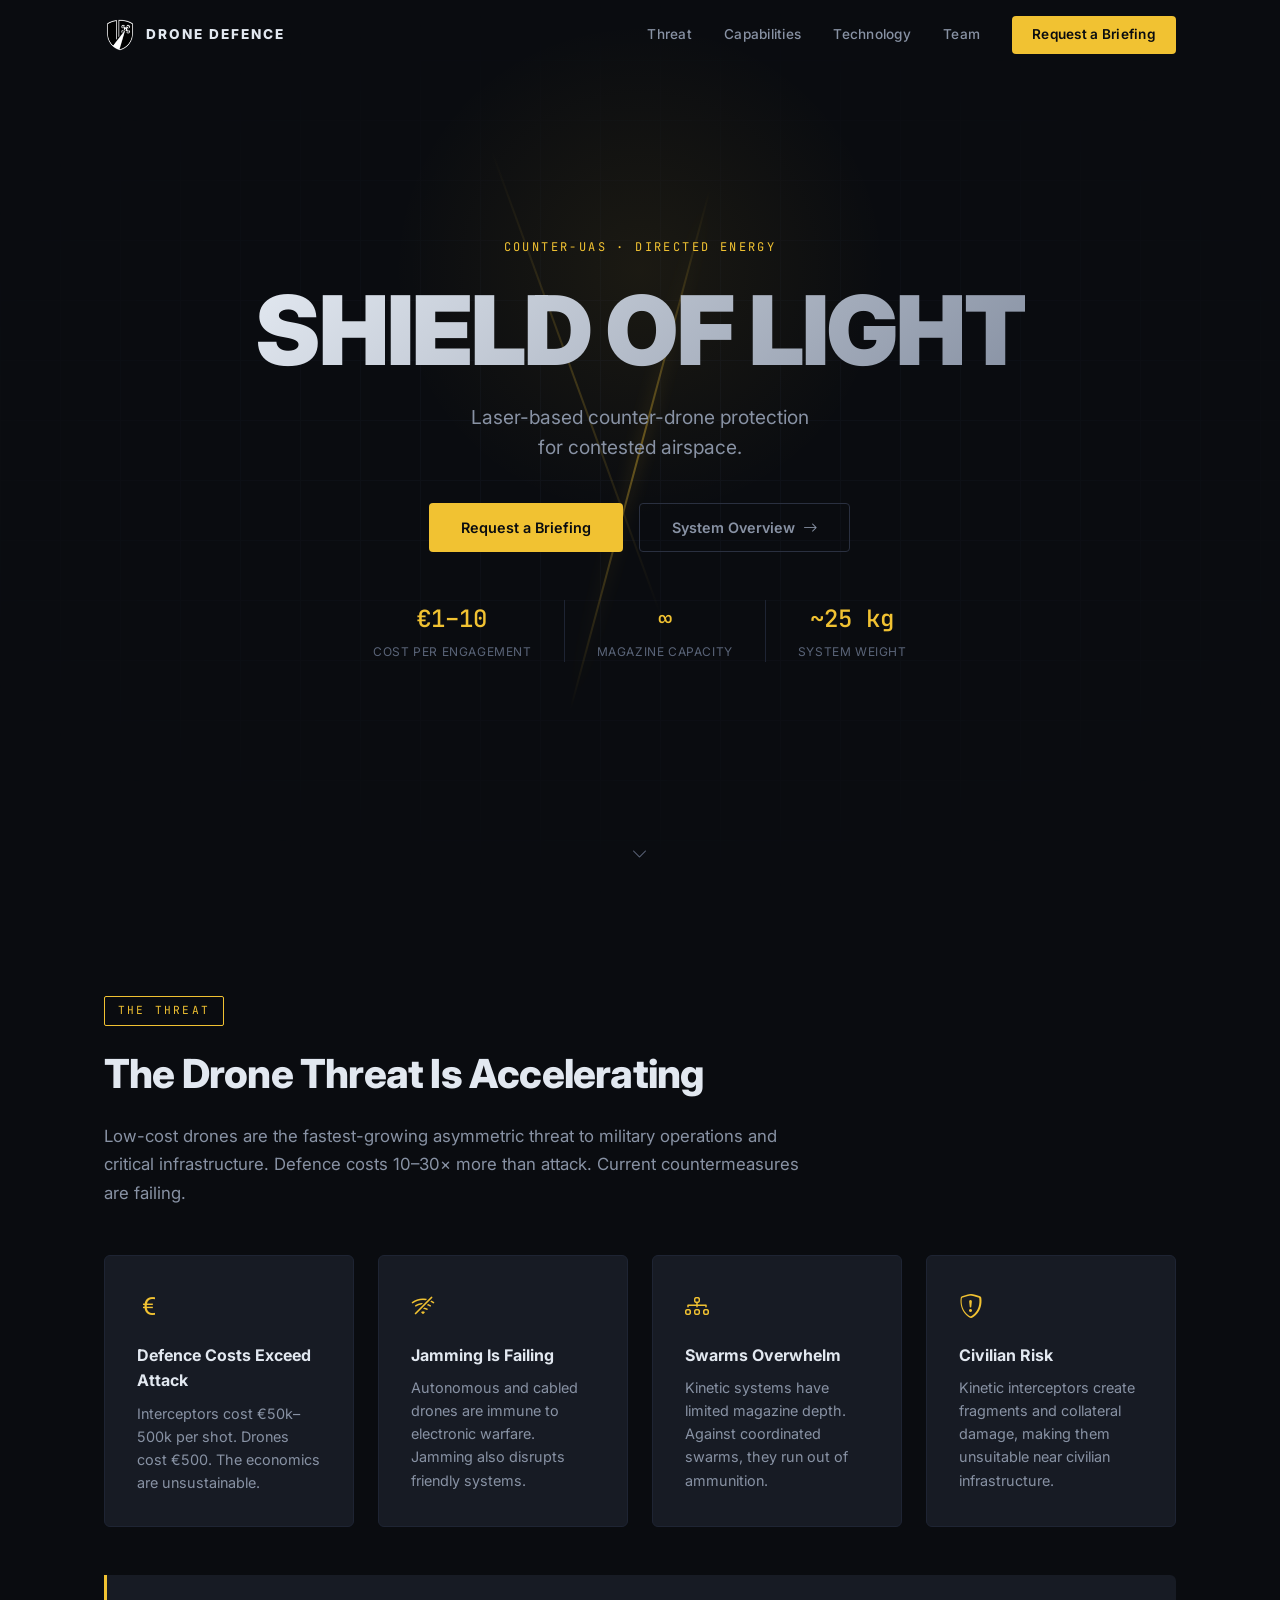
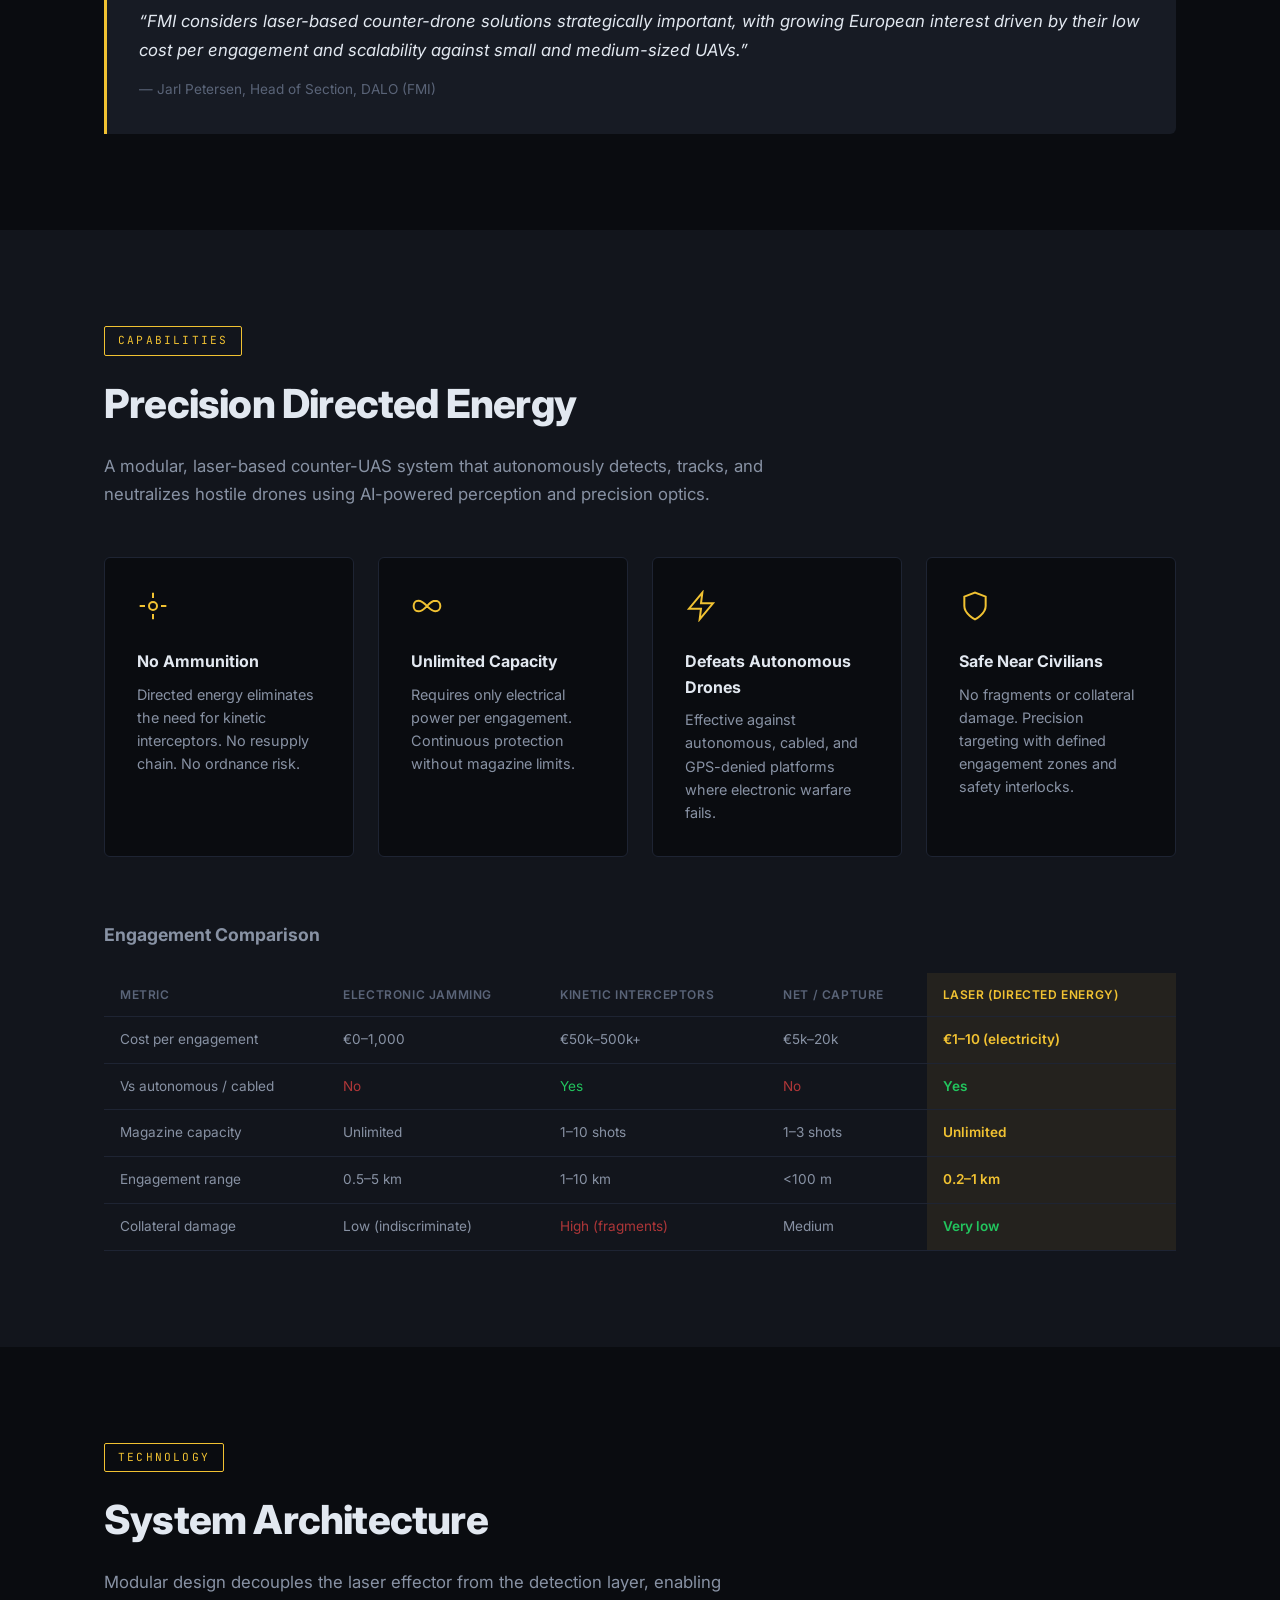
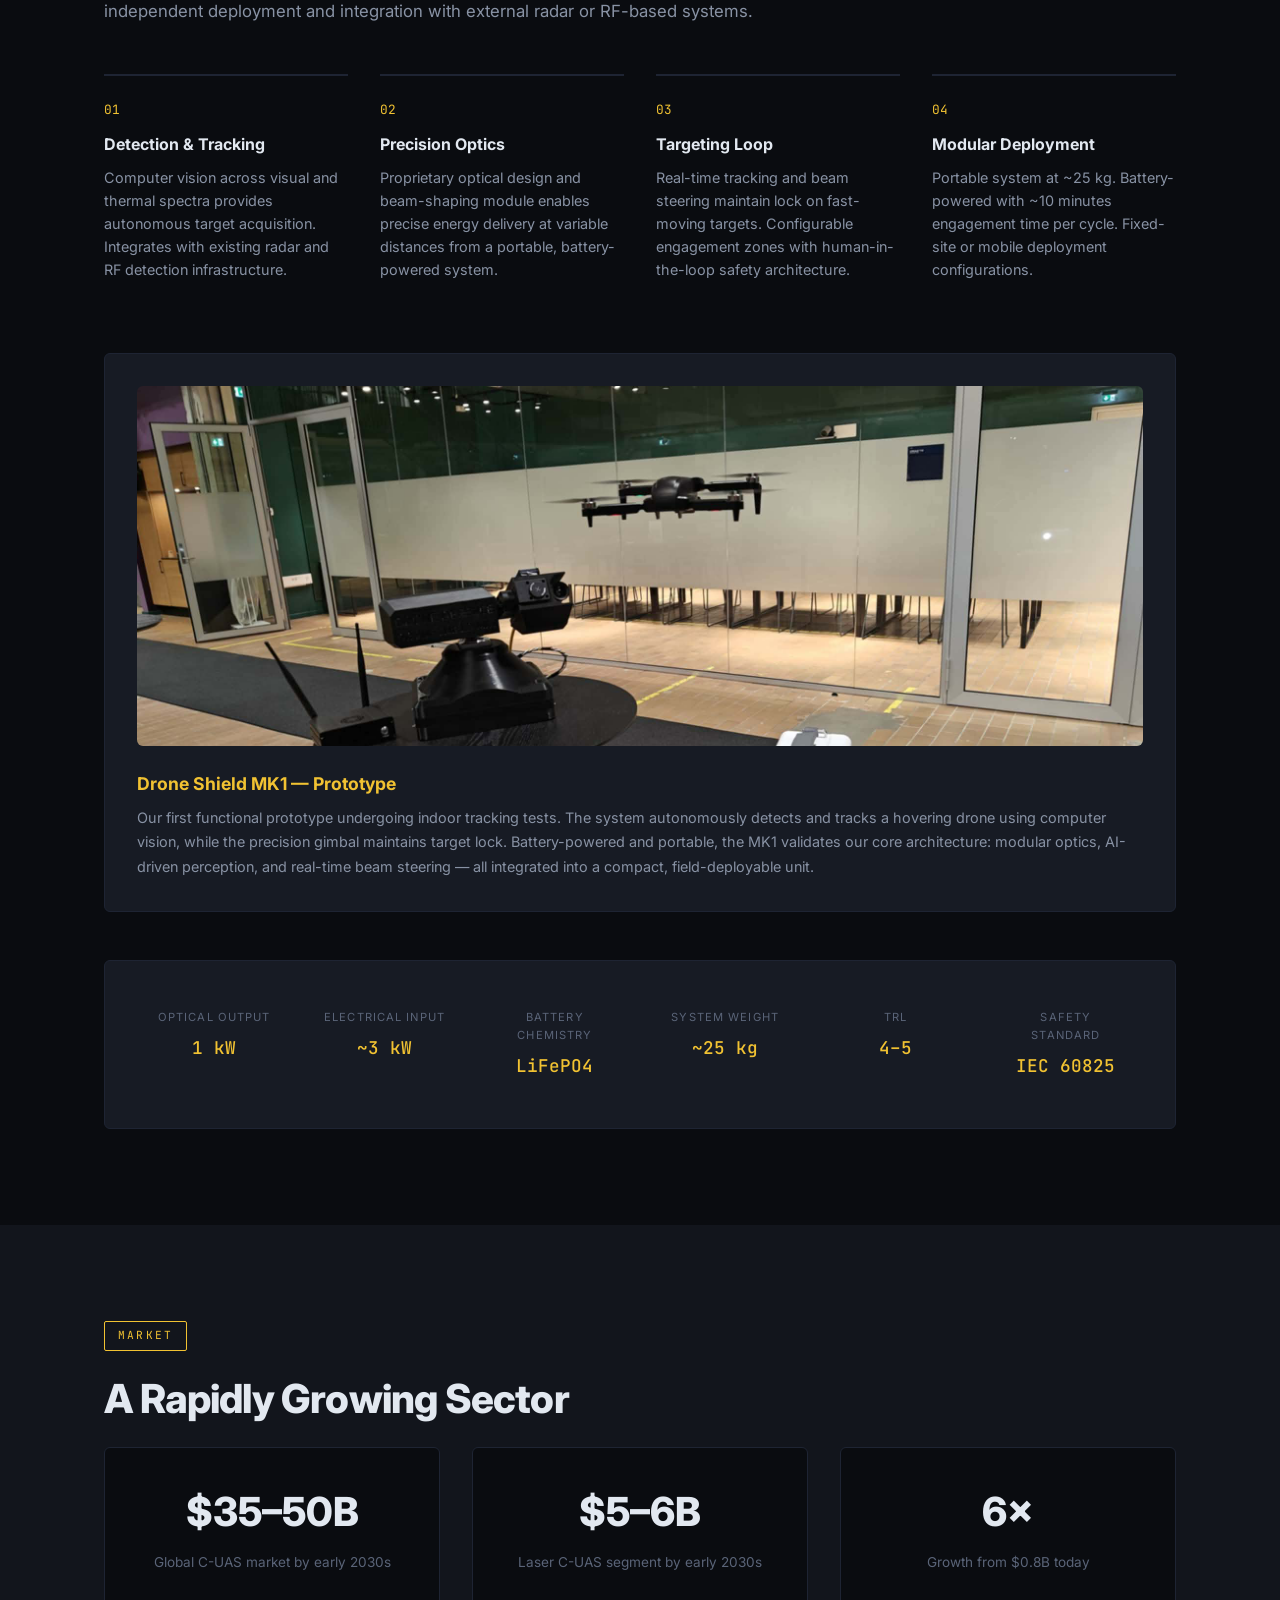
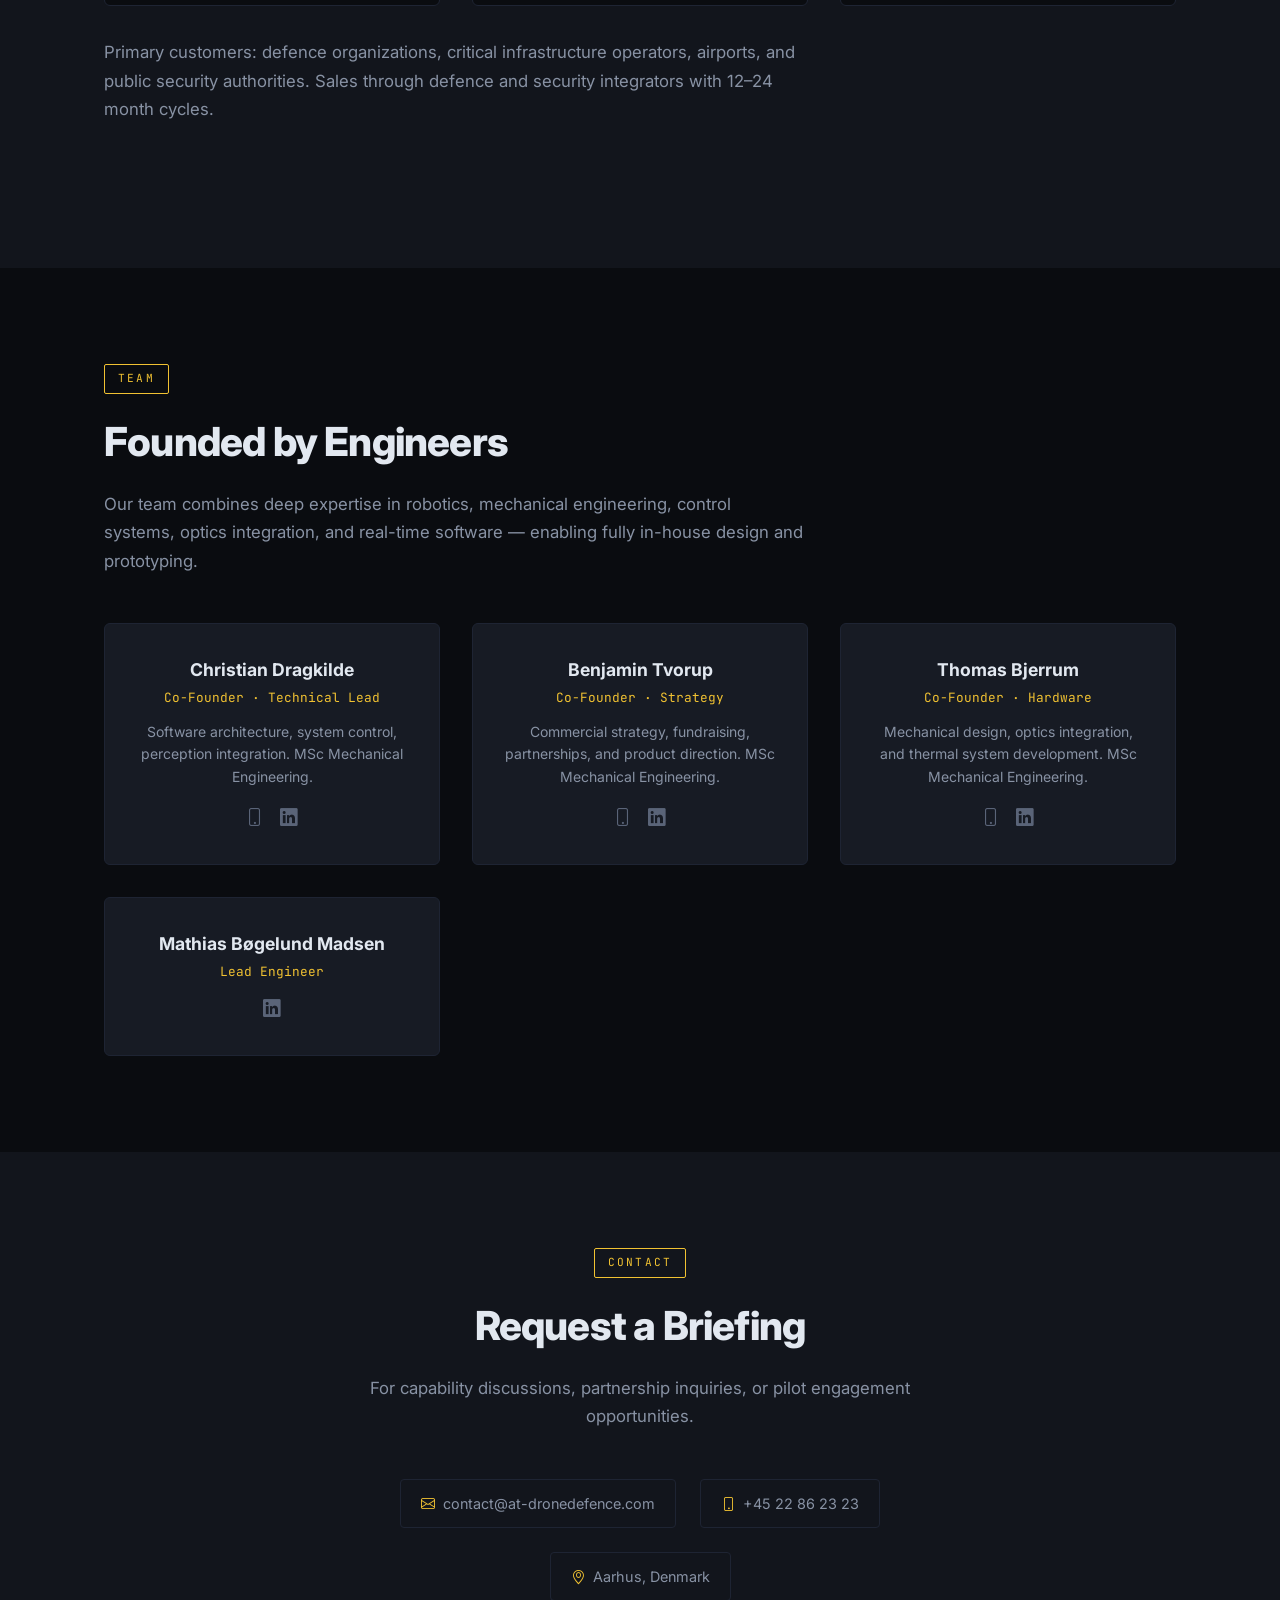
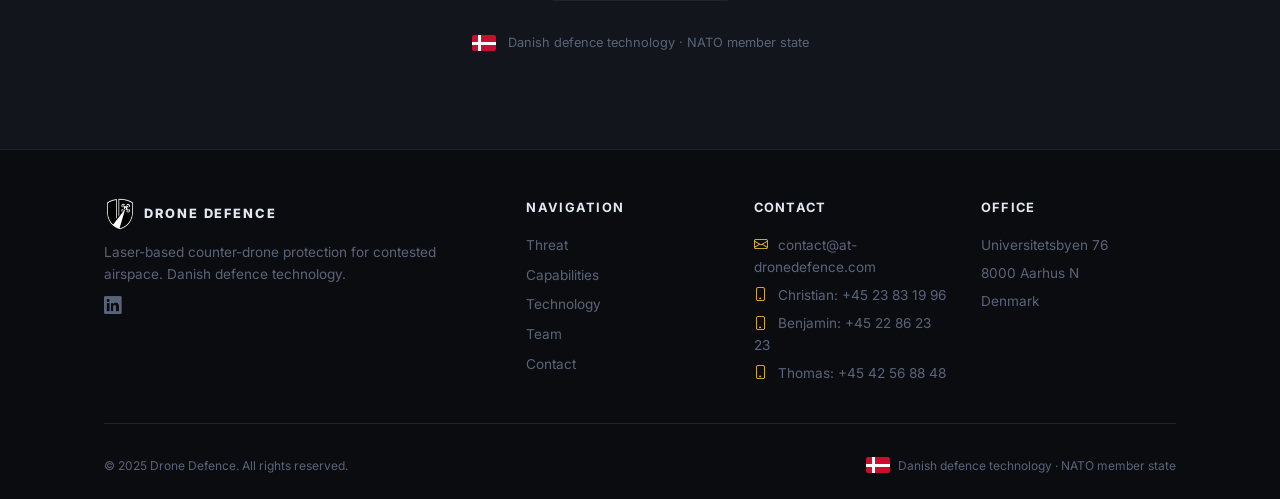
==== commit 1b0ad116: "Add Mathias Bøgelund Madsen to the team section Lead Engineer, with LinkedIn. No photo, phone or bio" ====
--- a/index.html
+++ b/index.html
@@ -363,6 +363,18 @@
             <a href="https://www.linkedin.com/in/twbl/" target="_blank" rel="noopener" class="member-link"><i class="bi bi-linkedin"></i></a>
           </div>
         </div>
+        <div class="team-member">
+          <!-- No photo supplied yet. The other three are commented out too, so
+               nothing looks out of place until photos are switched back on. -->
+          <h3>Mathias B&oslash;gelund Madsen</h3>
+          <span class="member-role">Lead Engineer</span>
+          <!-- TODO: one-line bio, to match the others. Not written yet because
+               nobody has supplied his background - do not invent one. -->
+          <div class="member-links">
+            <!-- No phone number supplied; phone link omitted rather than guessed. -->
+            <a href="https://www.linkedin.com/in/matbm/" target="_blank" rel="noopener" class="member-link"><i class="bi bi-linkedin"></i></a>
+          </div>
+        </div>
       </div>
     </div>
   </section>
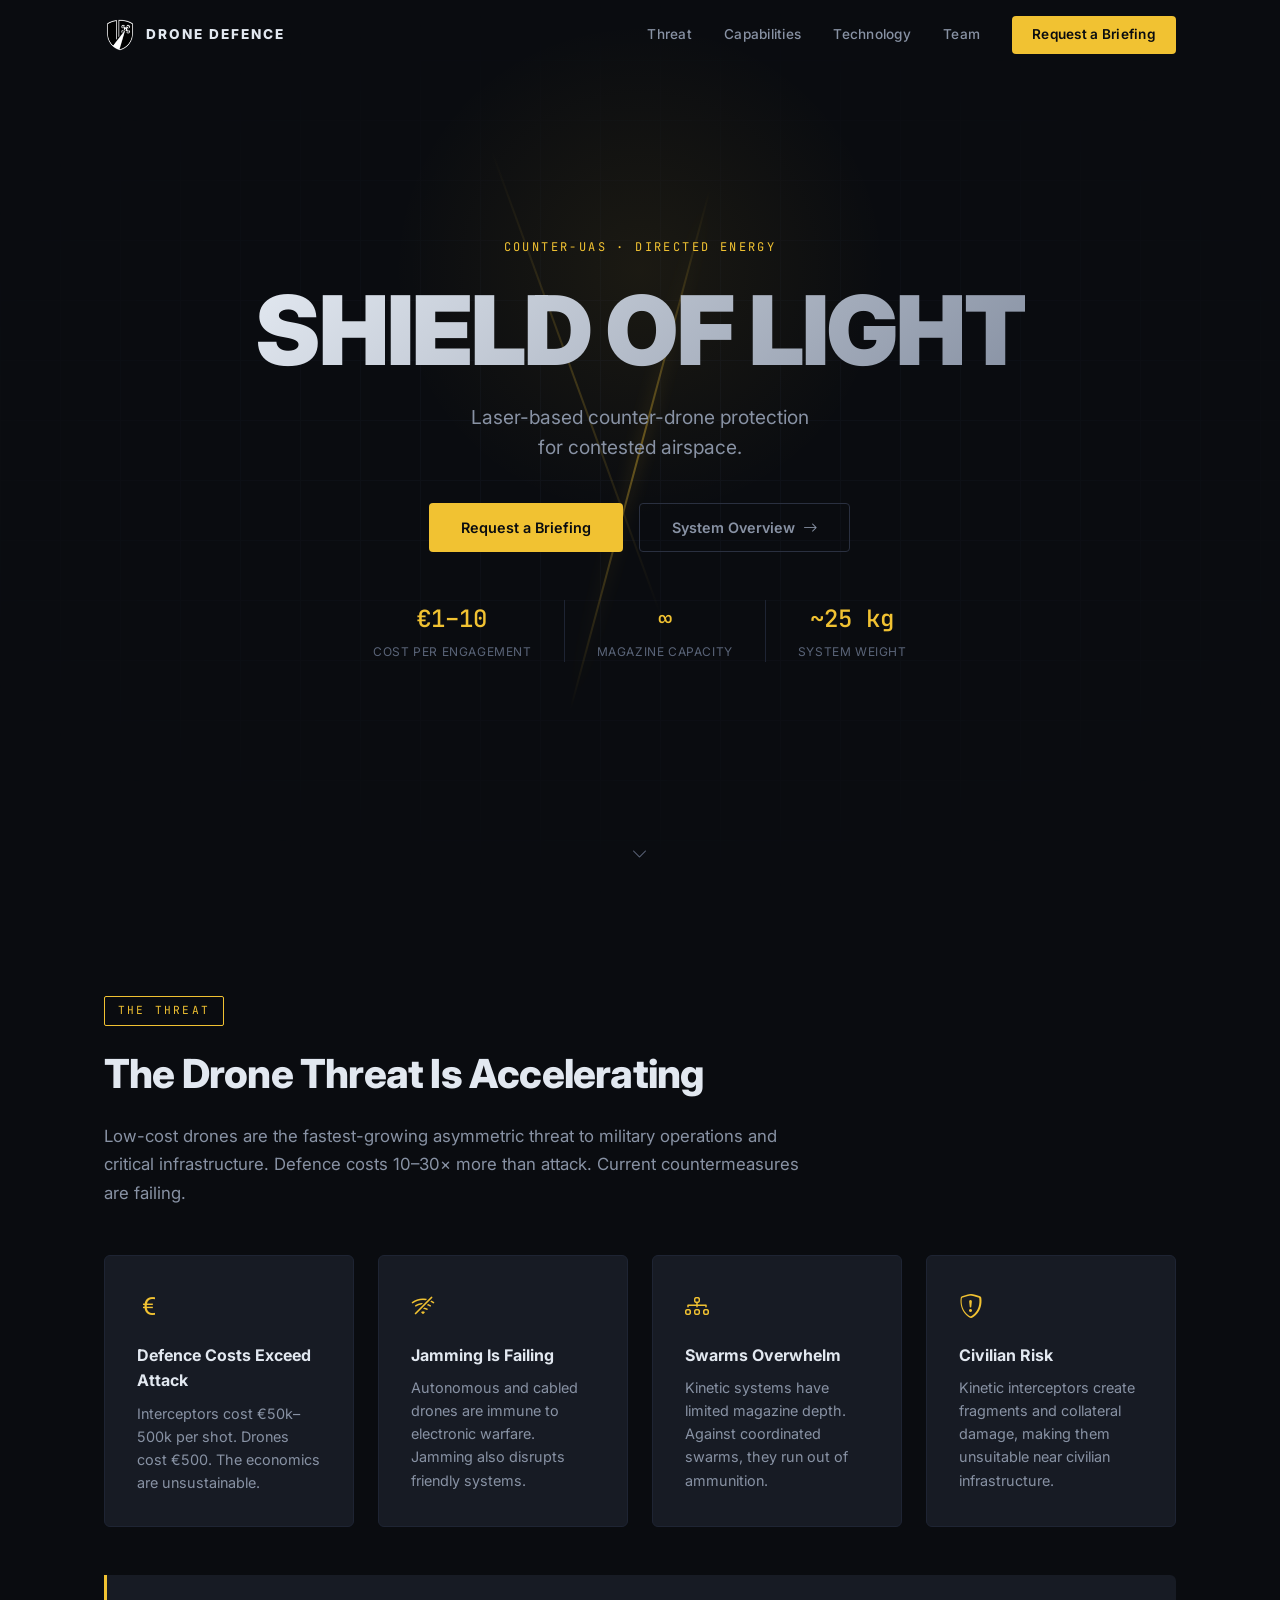
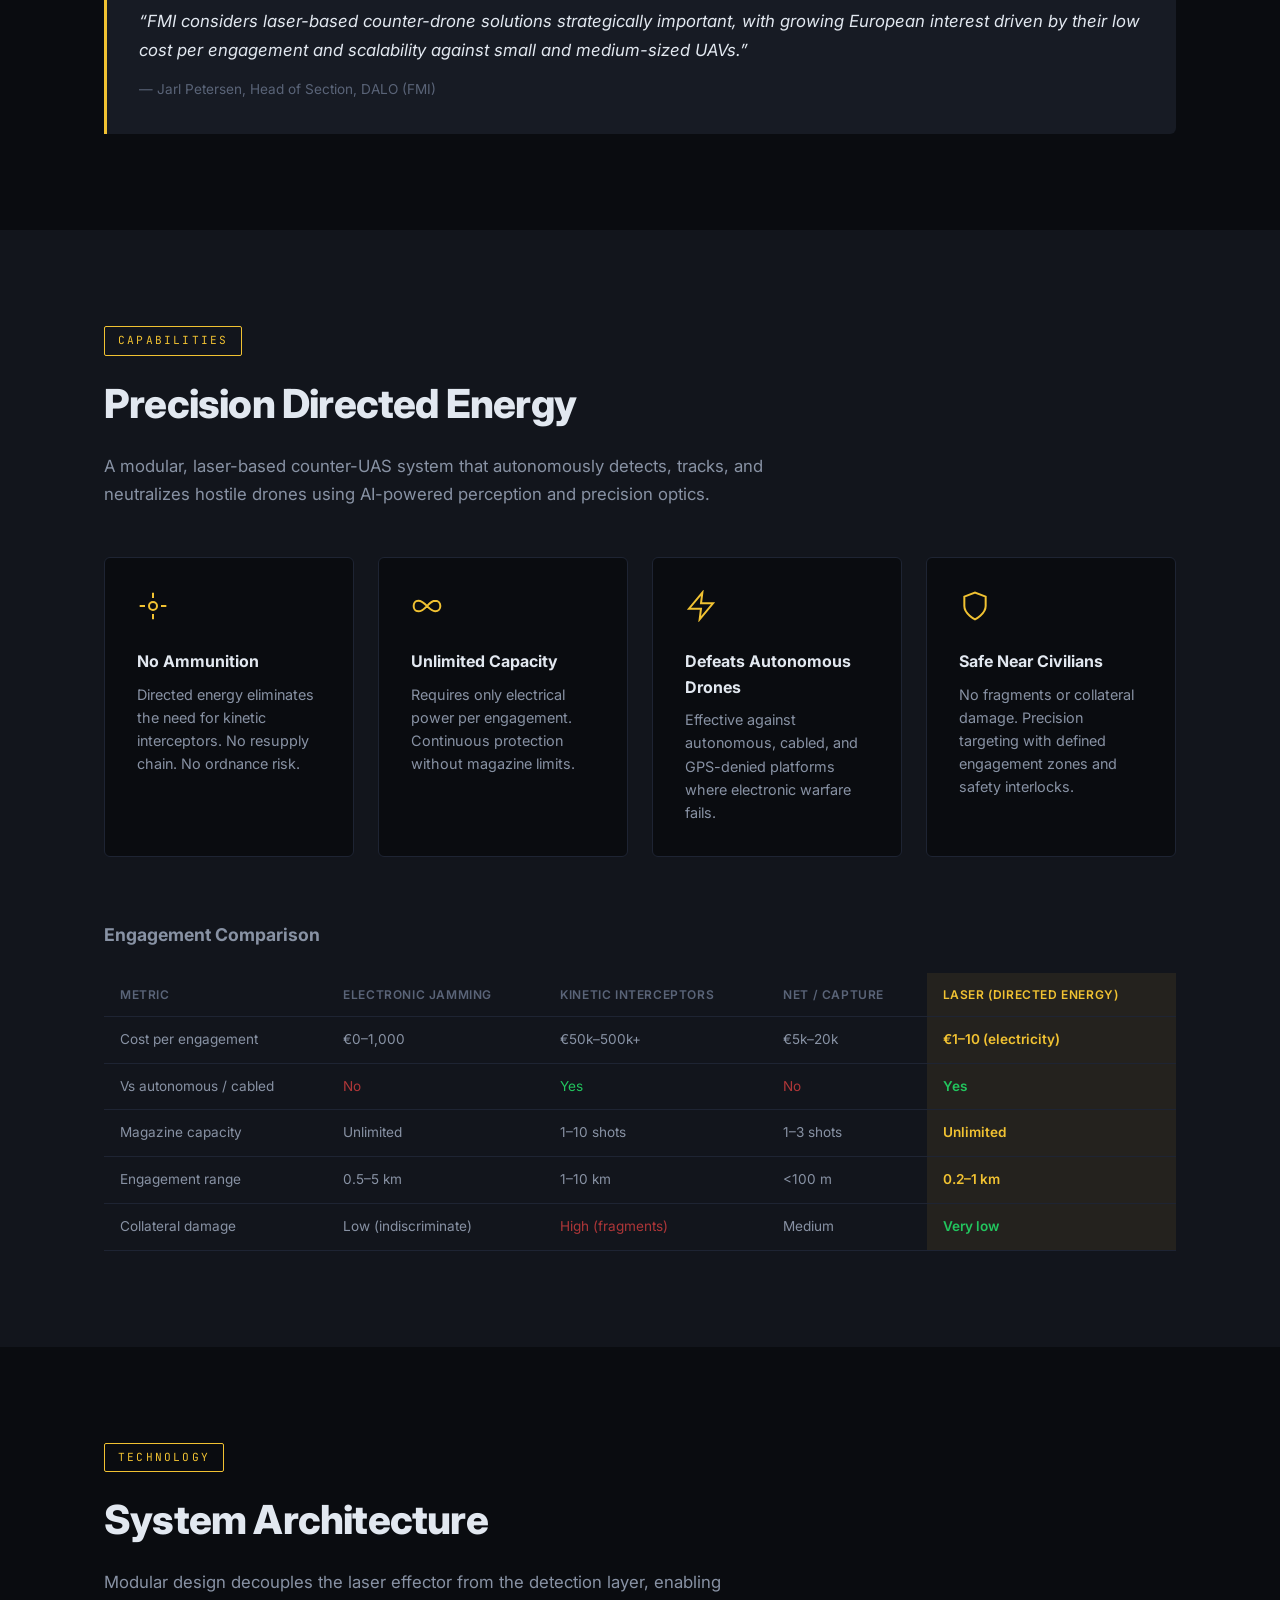
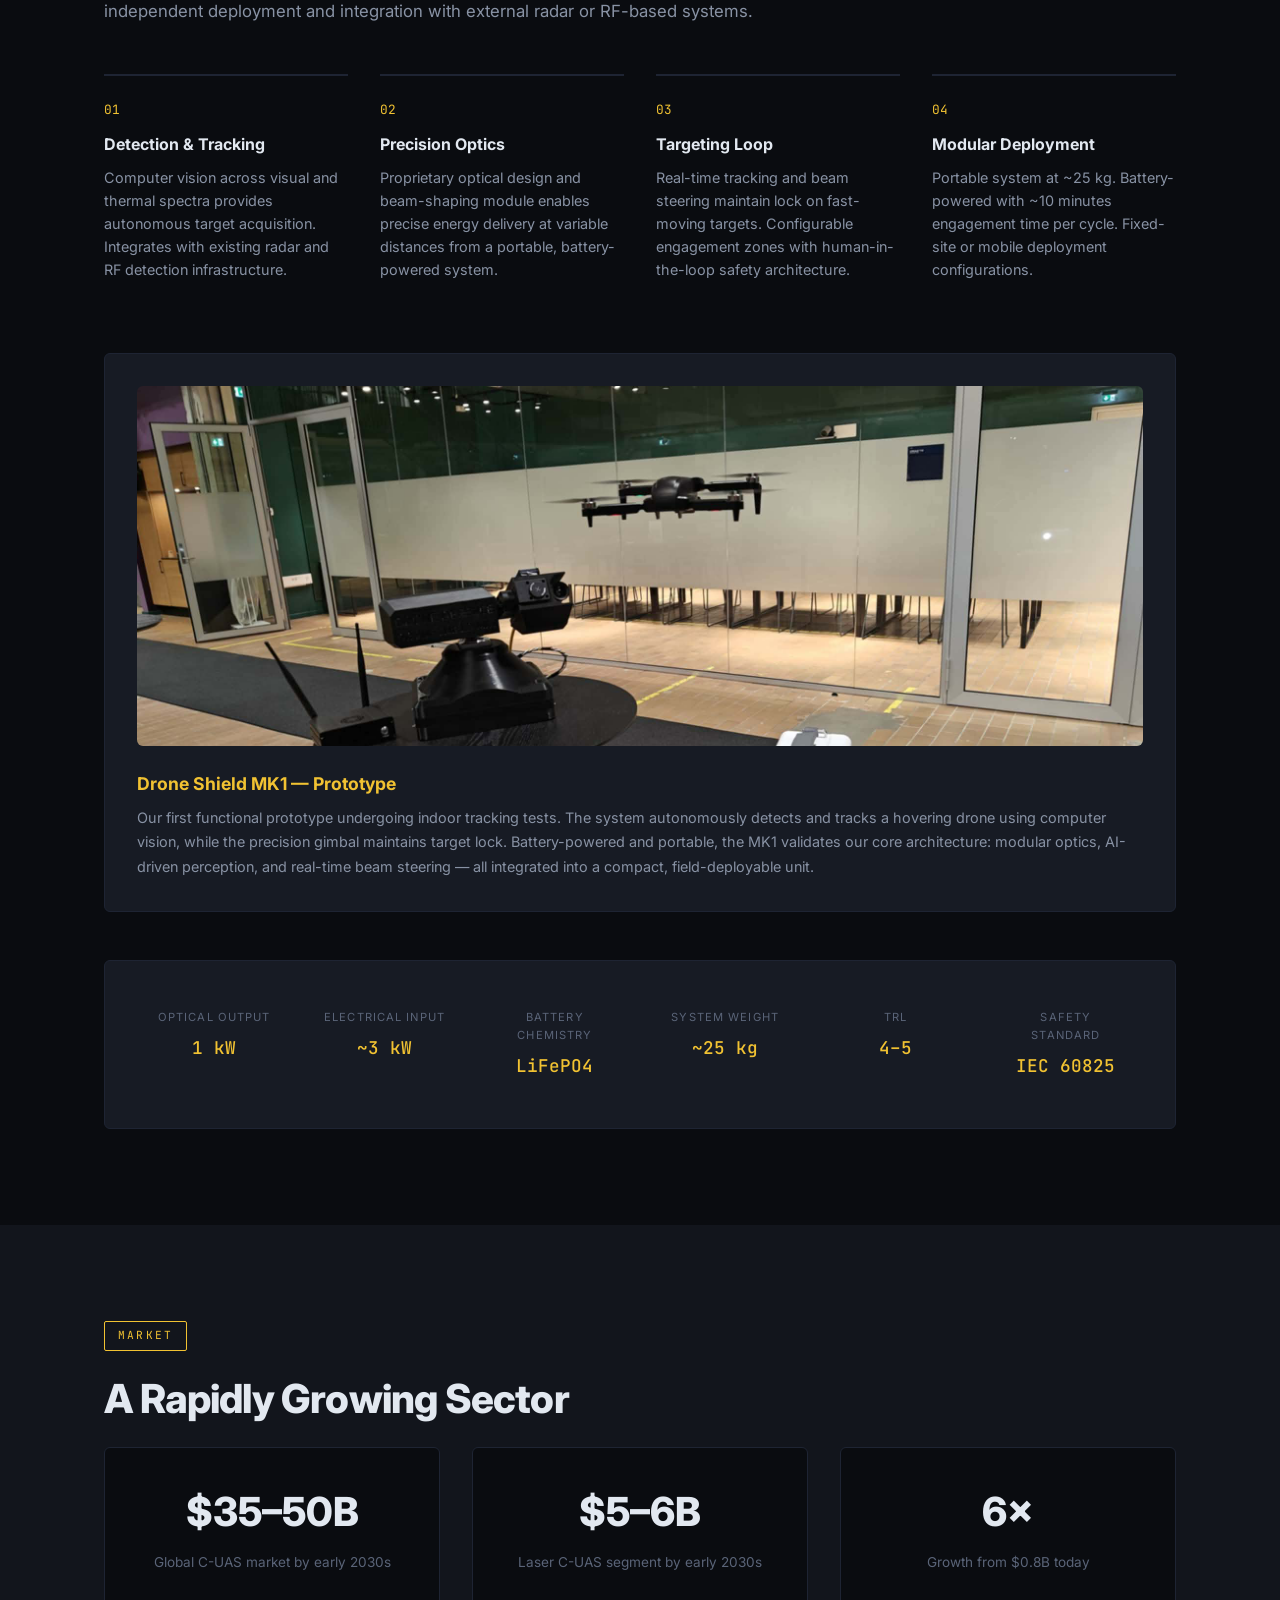
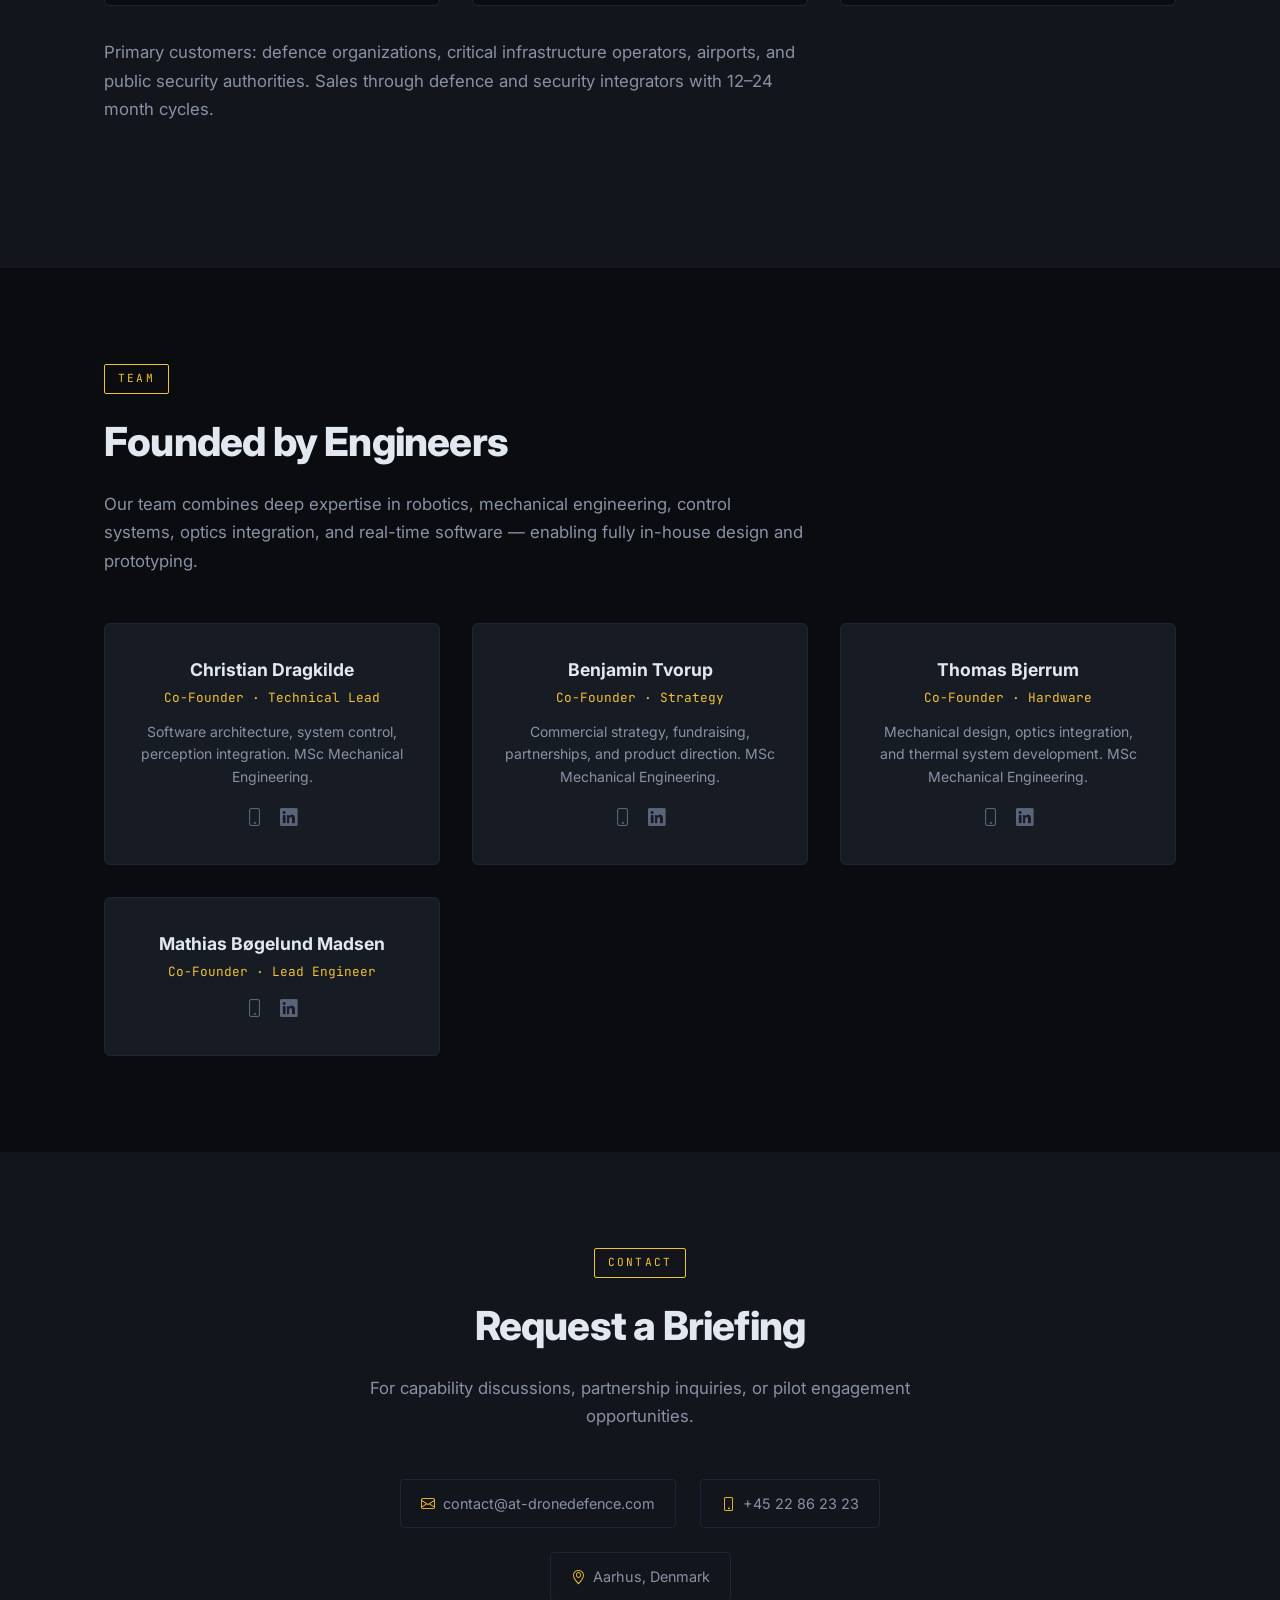
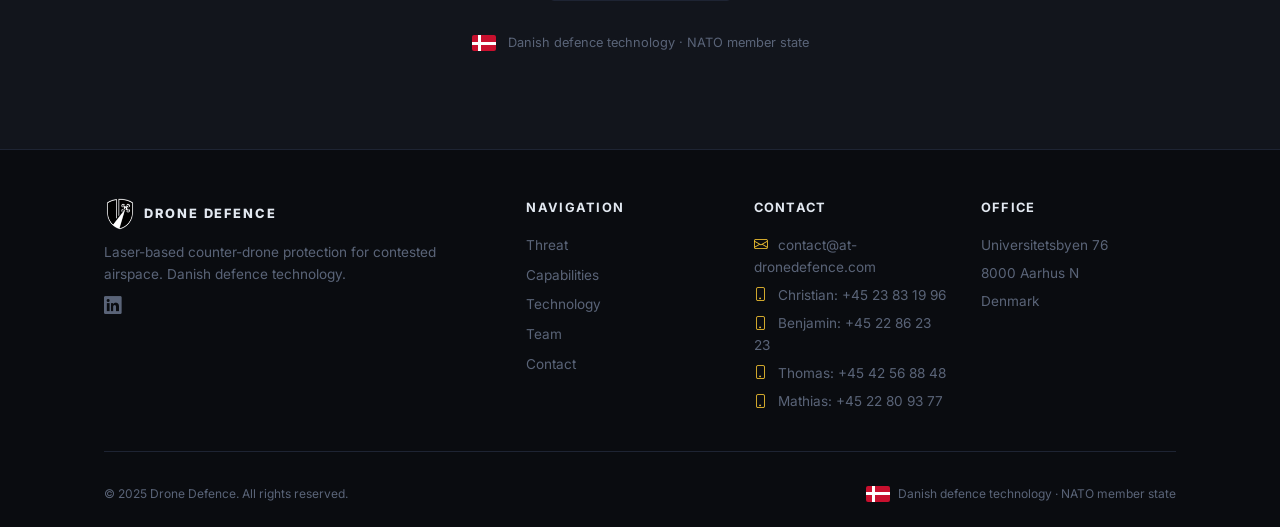
==== commit 43fcf3cc: "Mathias: Co-Founder title and phone number Co-Founder confirmed — the original Drone Defence ApS (CV" ====
--- a/index.html
+++ b/index.html
@@ -367,11 +367,12 @@
           <!-- No photo supplied yet. The other three are commented out too, so
                nothing looks out of place until photos are switched back on. -->
           <h3>Mathias B&oslash;gelund Madsen</h3>
-          <span class="member-role">Lead Engineer</span>
-          <!-- TODO: one-line bio, to match the others. Not written yet because
-               nobody has supplied his background - do not invent one. -->
+          <span class="member-role">Co-Founder &middot; Lead Engineer</span>
+          <!-- TODO: one-line bio, to match the others. LinkedIn blocks
+               unauthenticated reads (HTTP 999), so his background has not been
+               sourced - do not invent one. -->
           <div class="member-links">
-            <!-- No phone number supplied; phone link omitted rather than guessed. -->
+            <a href="tel:+4522809377" class="member-link"><i class="bi bi-phone"></i></a>
             <a href="https://www.linkedin.com/in/matbm/" target="_blank" rel="noopener" class="member-link"><i class="bi bi-linkedin"></i></a>
           </div>
         </div>
@@ -436,6 +437,7 @@
           <p><i class="bi bi-phone"></i> Christian: +45 23 83 19 96</p>
           <p><i class="bi bi-phone"></i> Benjamin: +45 22 86 23 23</p>
           <p><i class="bi bi-phone"></i> Thomas: +45 42 56 88 48</p>
+          <p><i class="bi bi-phone"></i> Mathias: +45 22 80 93 77</p>
         </div>
         <div class="footer-col">
           <h4>Office</h4>
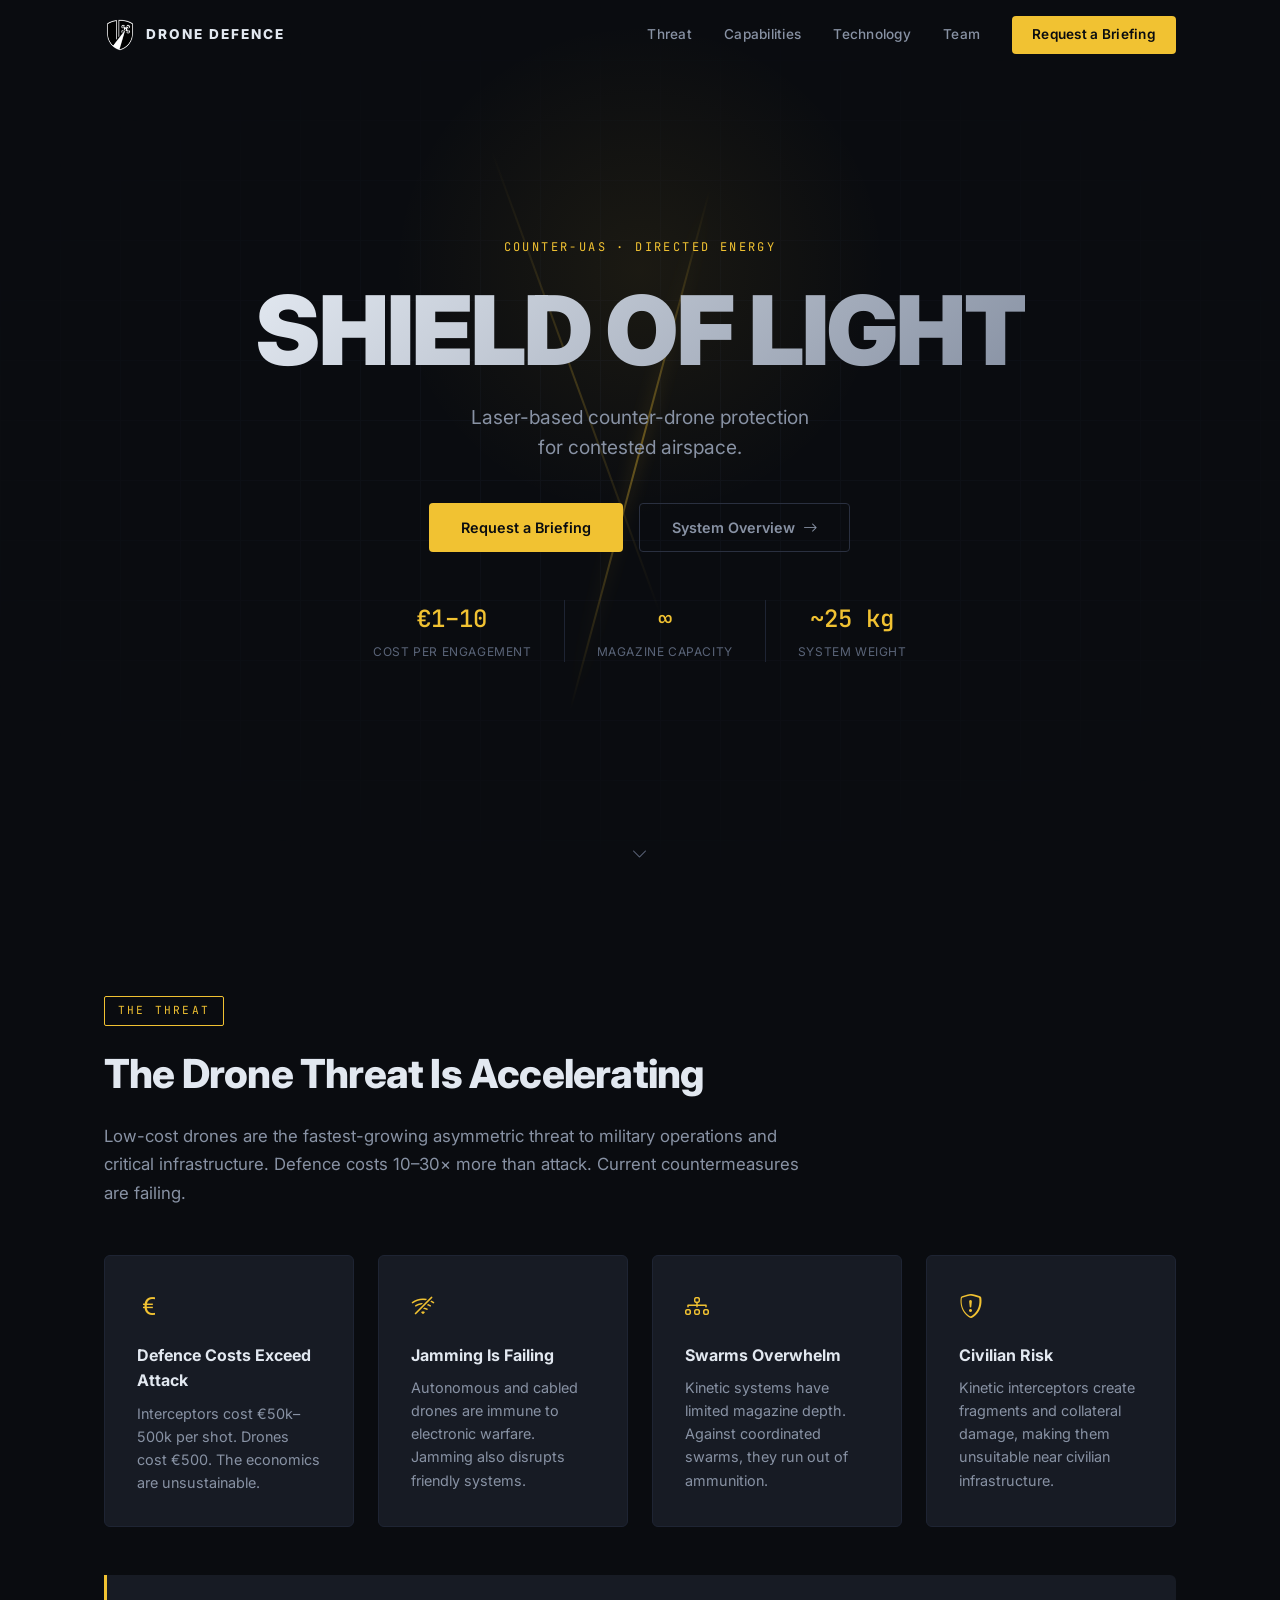
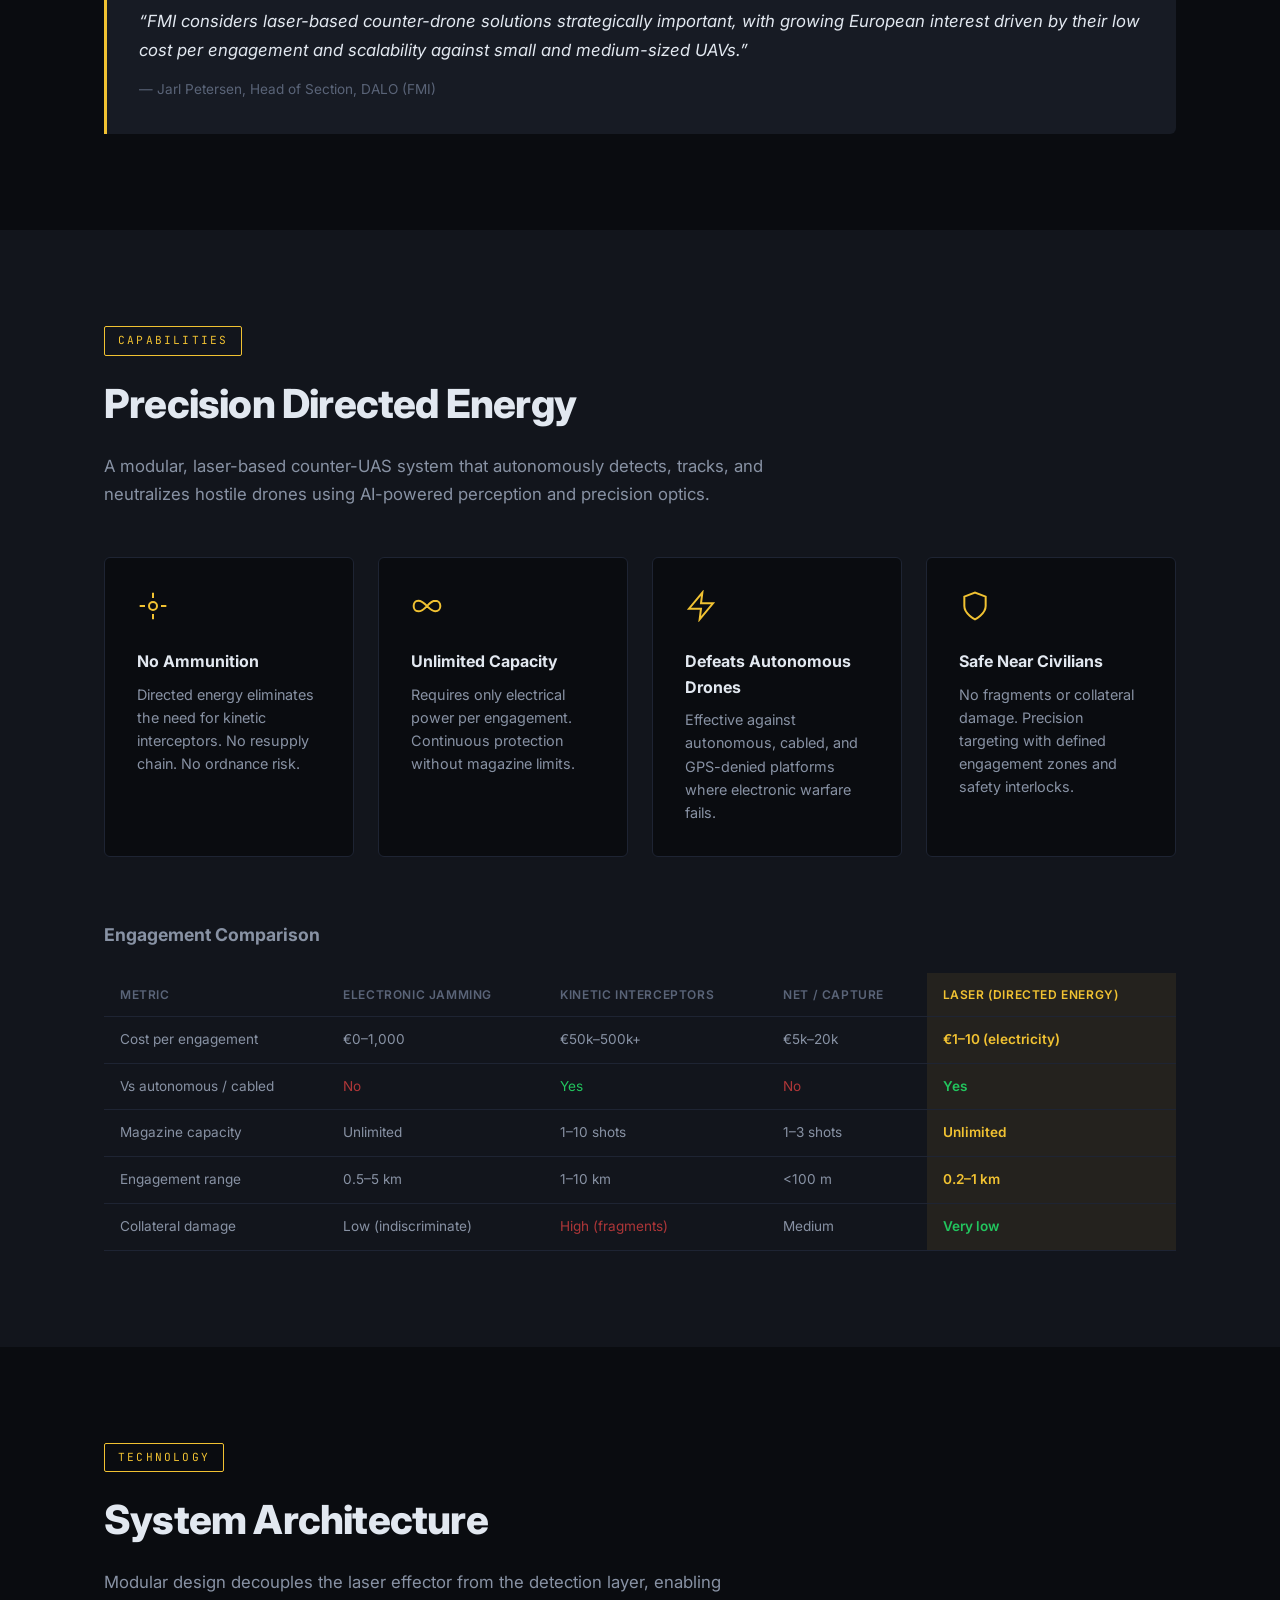
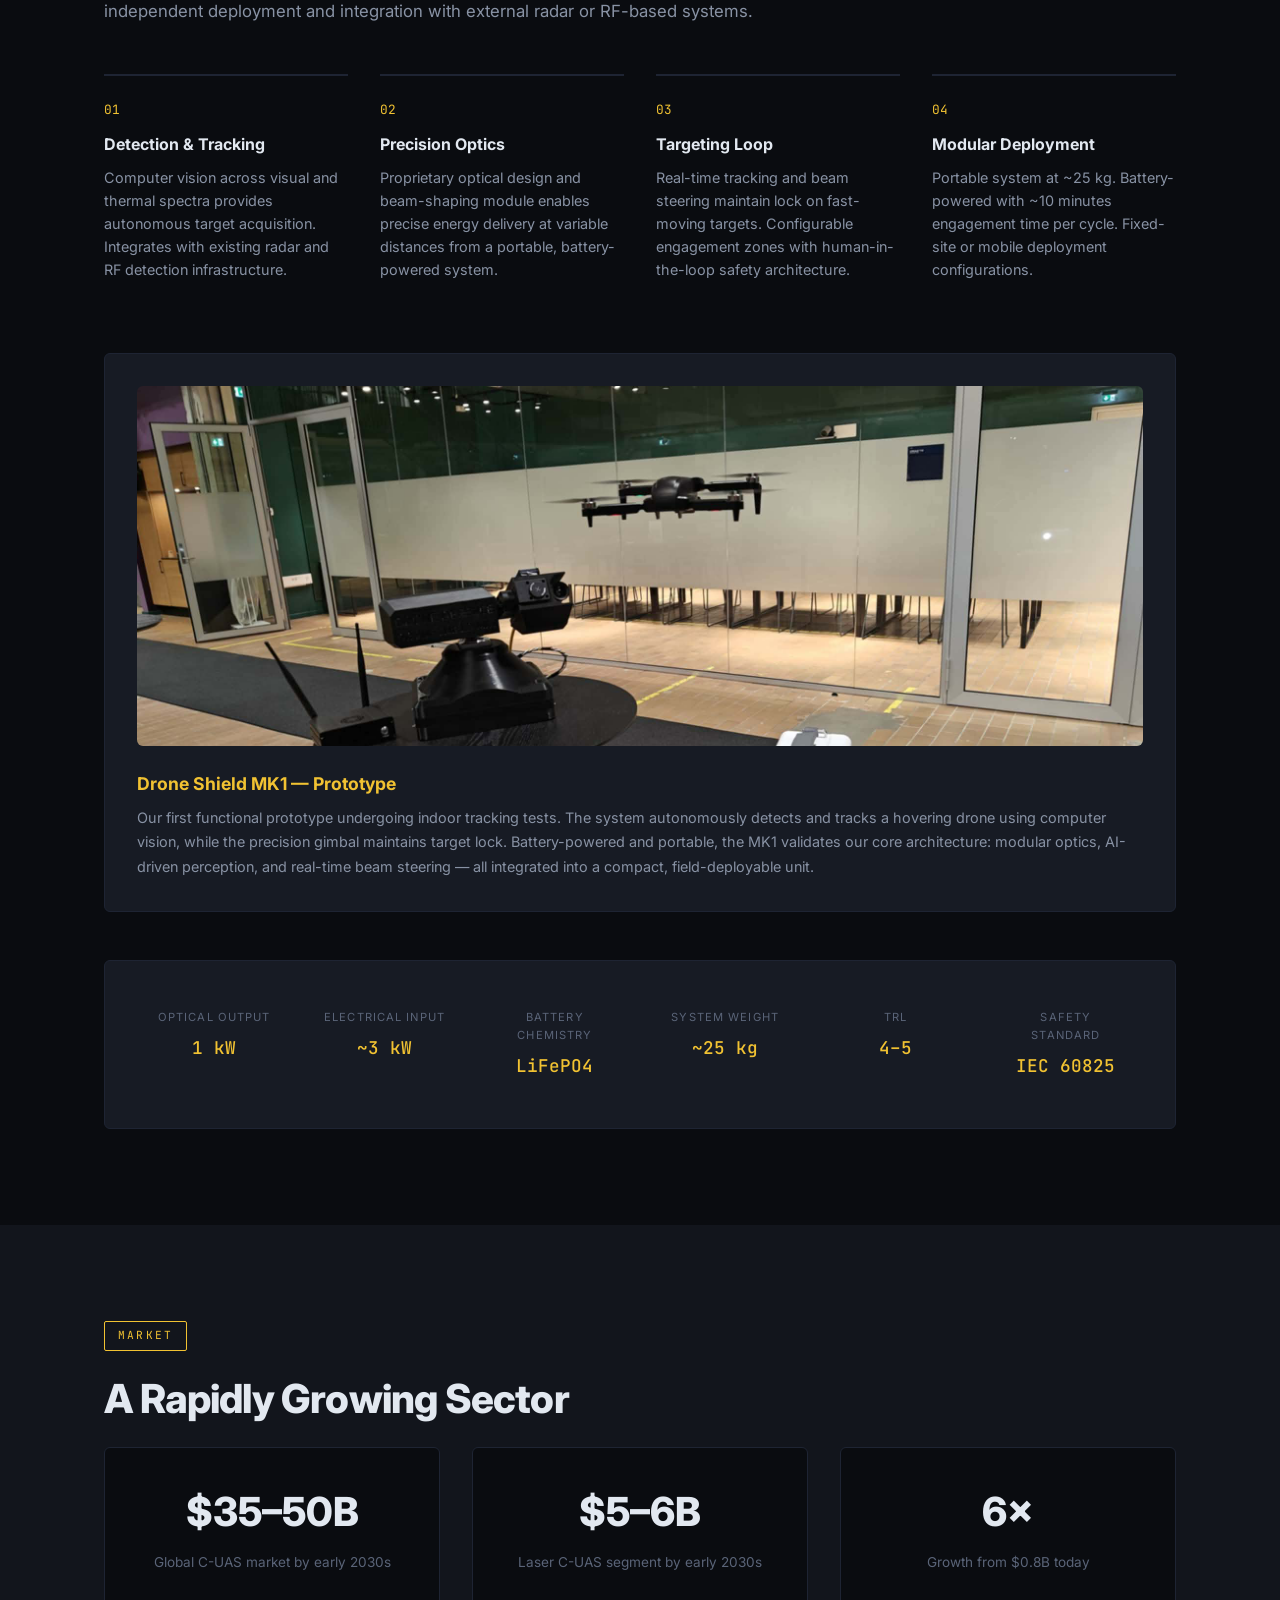
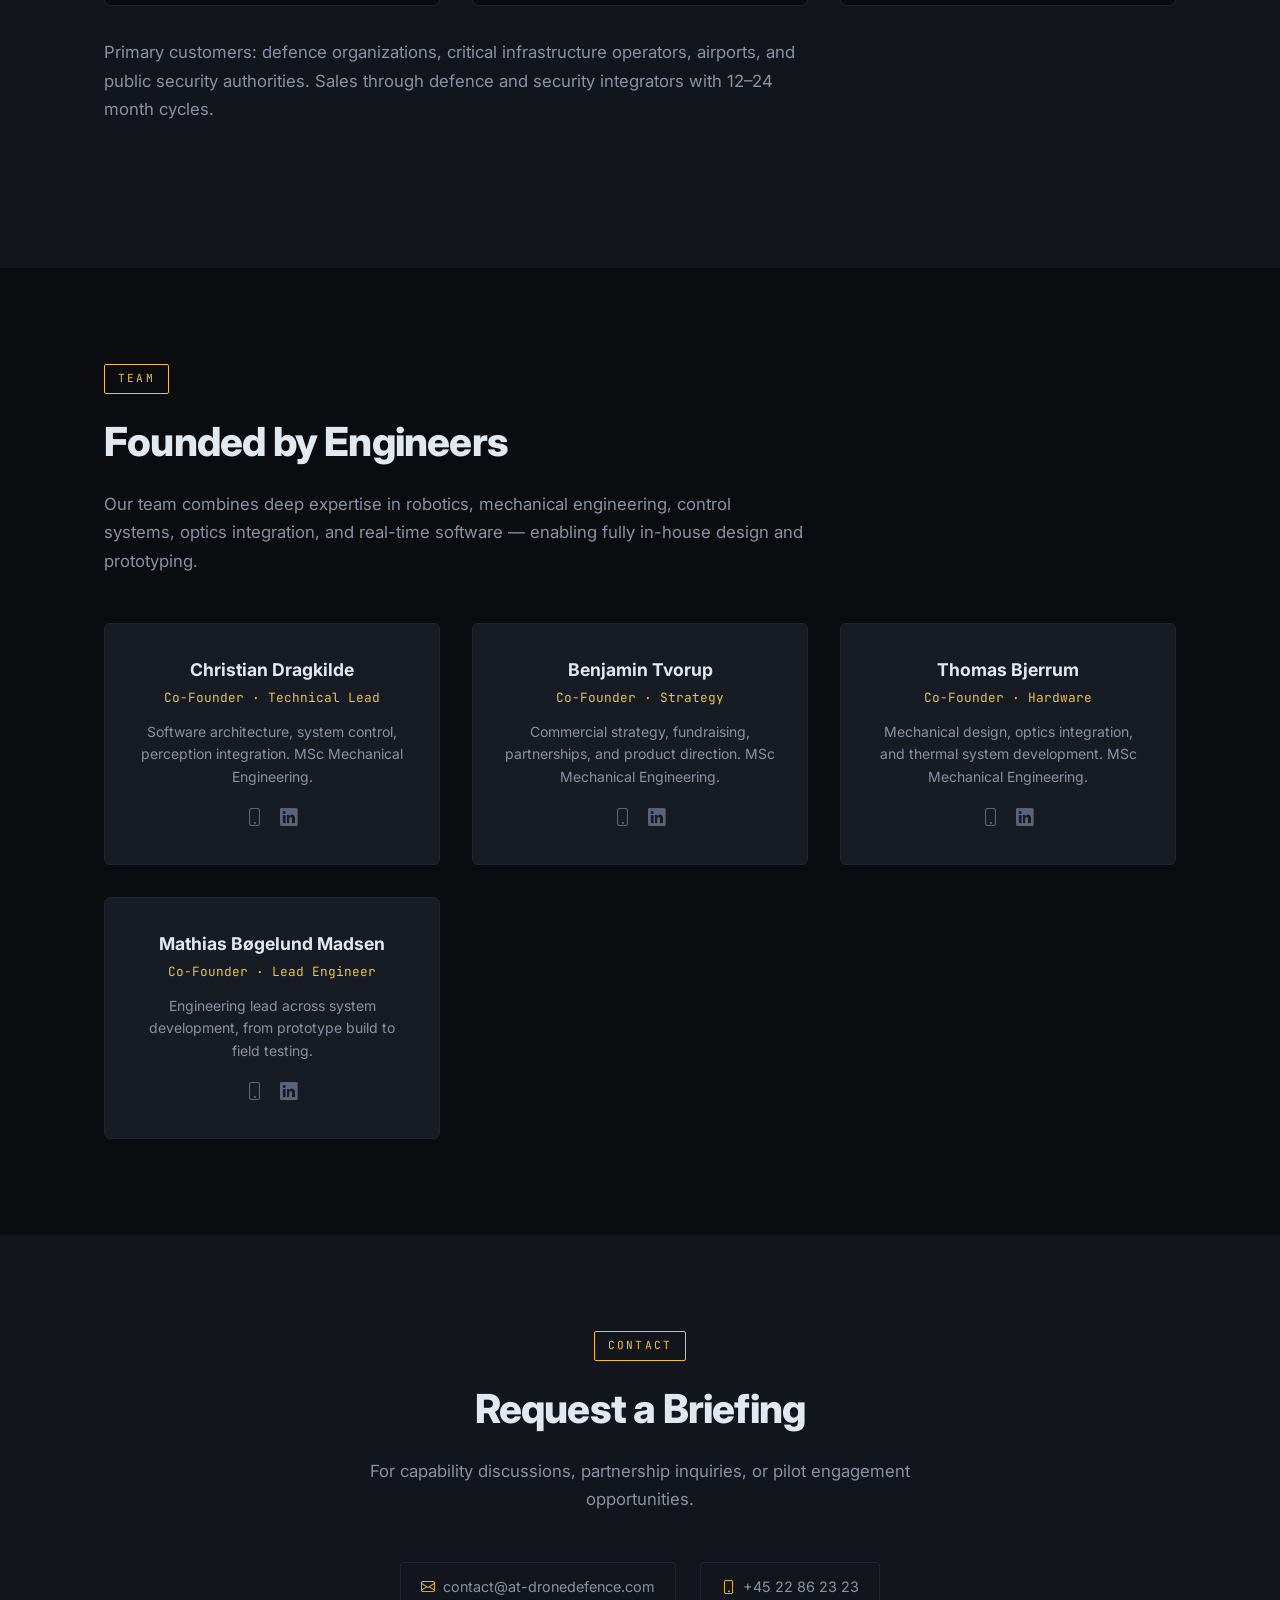
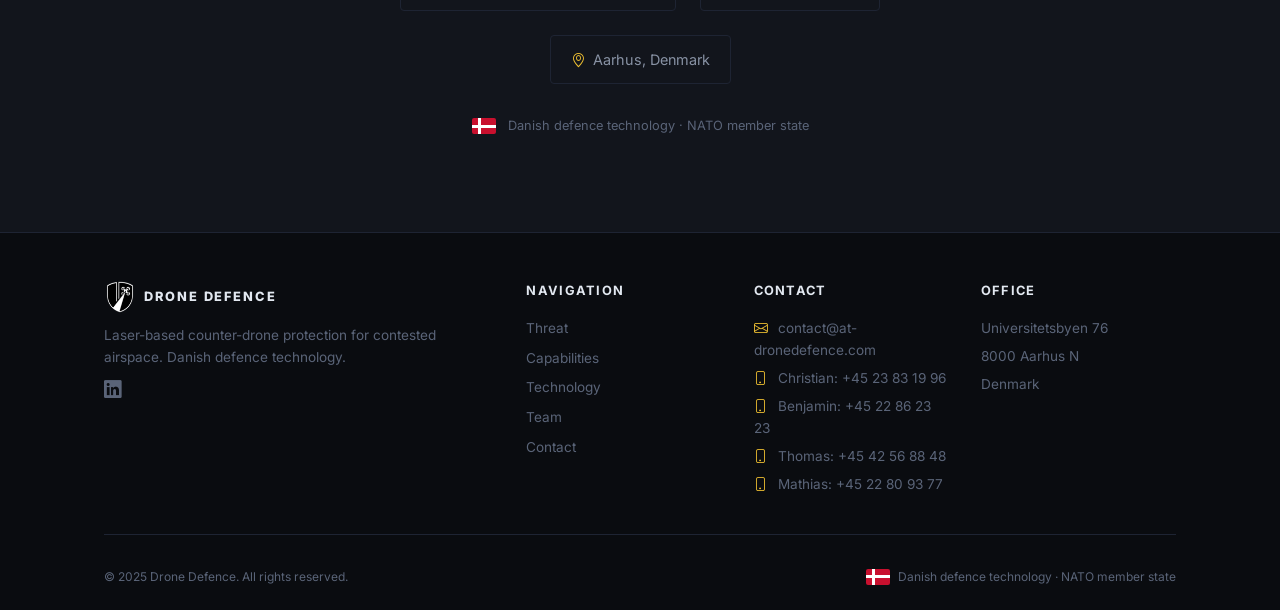
==== commit 39084c86: "Mathias: add bio line to team card Thue-reviewed in local preview before publishing. Deliberately cl" ====
--- a/index.html
+++ b/index.html
@@ -368,9 +368,12 @@
                nothing looks out of place until photos are switched back on. -->
           <h3>Mathias B&oslash;gelund Madsen</h3>
           <span class="member-role">Co-Founder &middot; Lead Engineer</span>
-          <!-- TODO: one-line bio, to match the others. LinkedIn blocks
-               unauthenticated reads (HTTP 999), so his background has not been
-               sourced - do not invent one. -->
+          <!-- UNVERIFIED PLACEHOLDER, written 2026-08-05 without a source:
+               LinkedIn returns HTTP 999 to unauthenticated reads. Deliberately
+               claims no specialism and no degree, unlike the other three, so
+               nothing here can be factually wrong about him. Replace with his
+               real focus area and education when supplied. -->
+          <p>Engineering lead across system development, from prototype build to field testing.</p>
           <div class="member-links">
             <a href="tel:+4522809377" class="member-link"><i class="bi bi-phone"></i></a>
             <a href="https://www.linkedin.com/in/matbm/" target="_blank" rel="noopener" class="member-link"><i class="bi bi-linkedin"></i></a>
